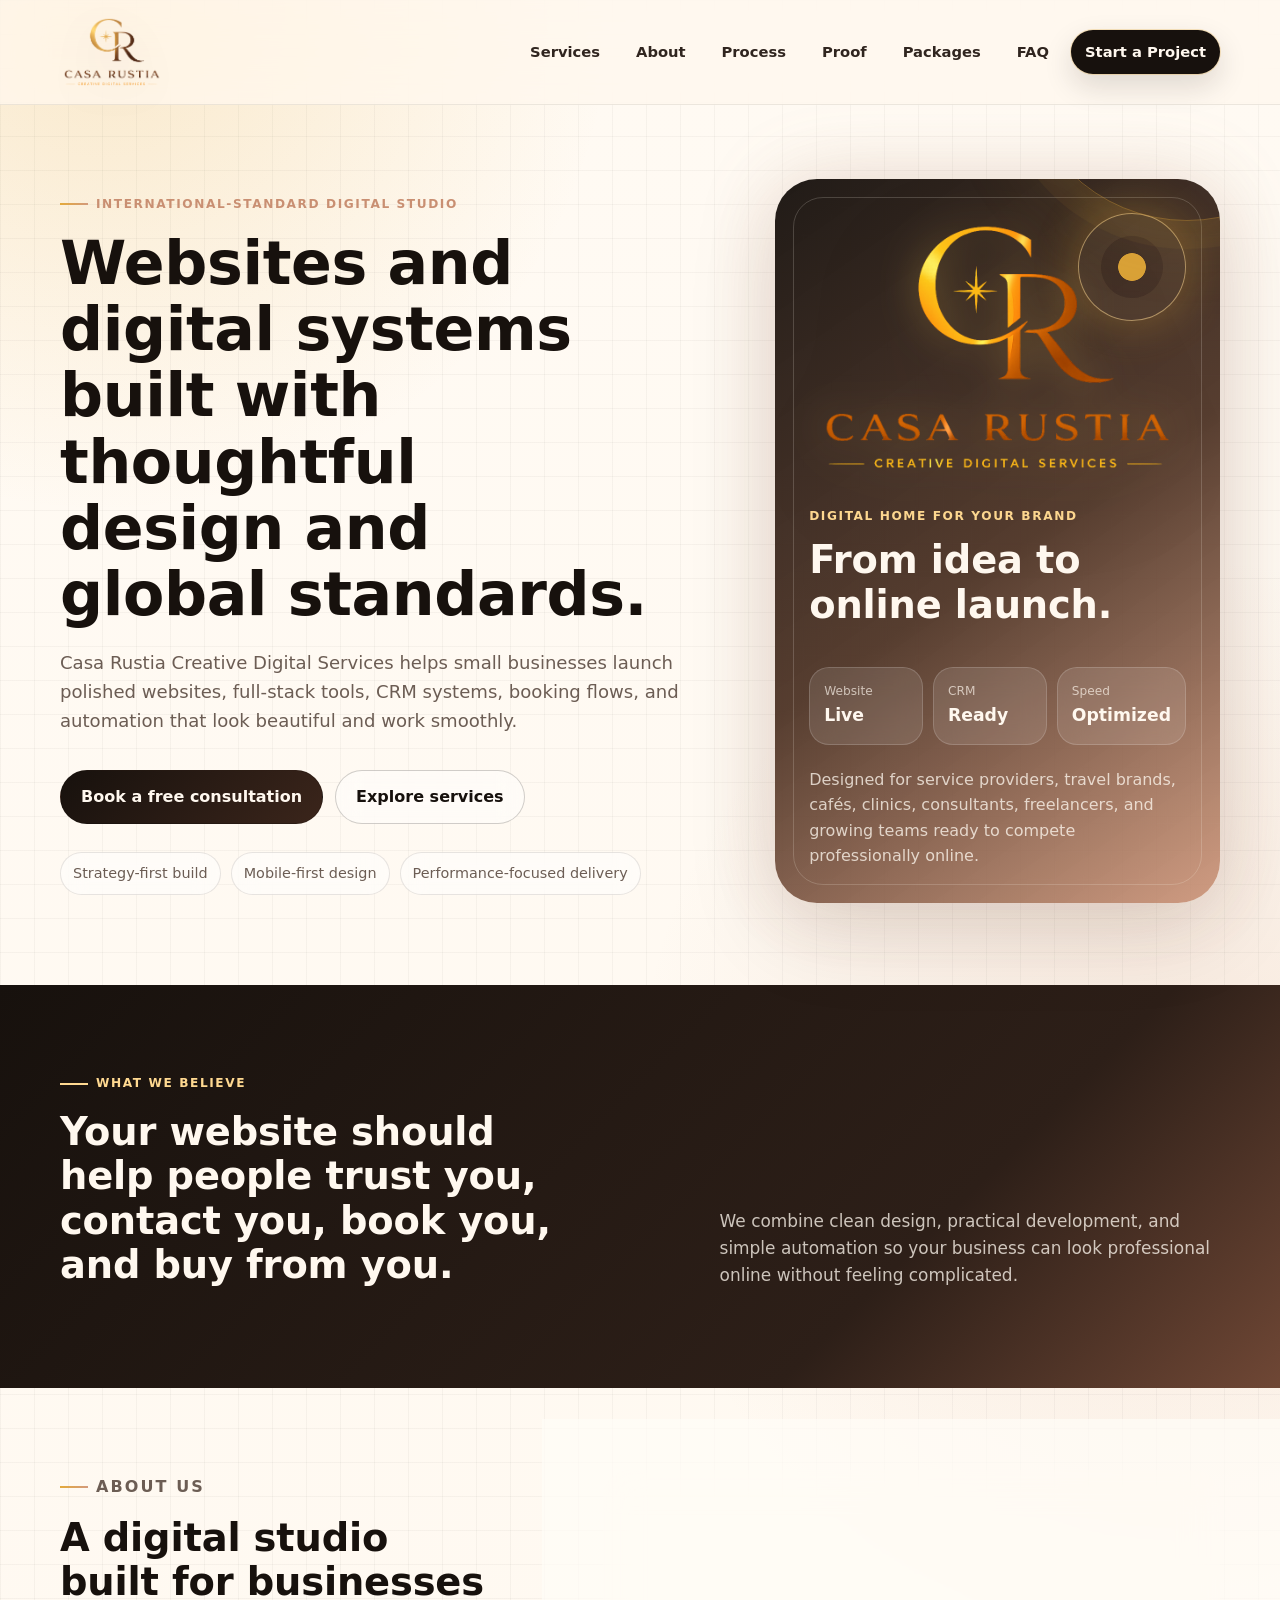
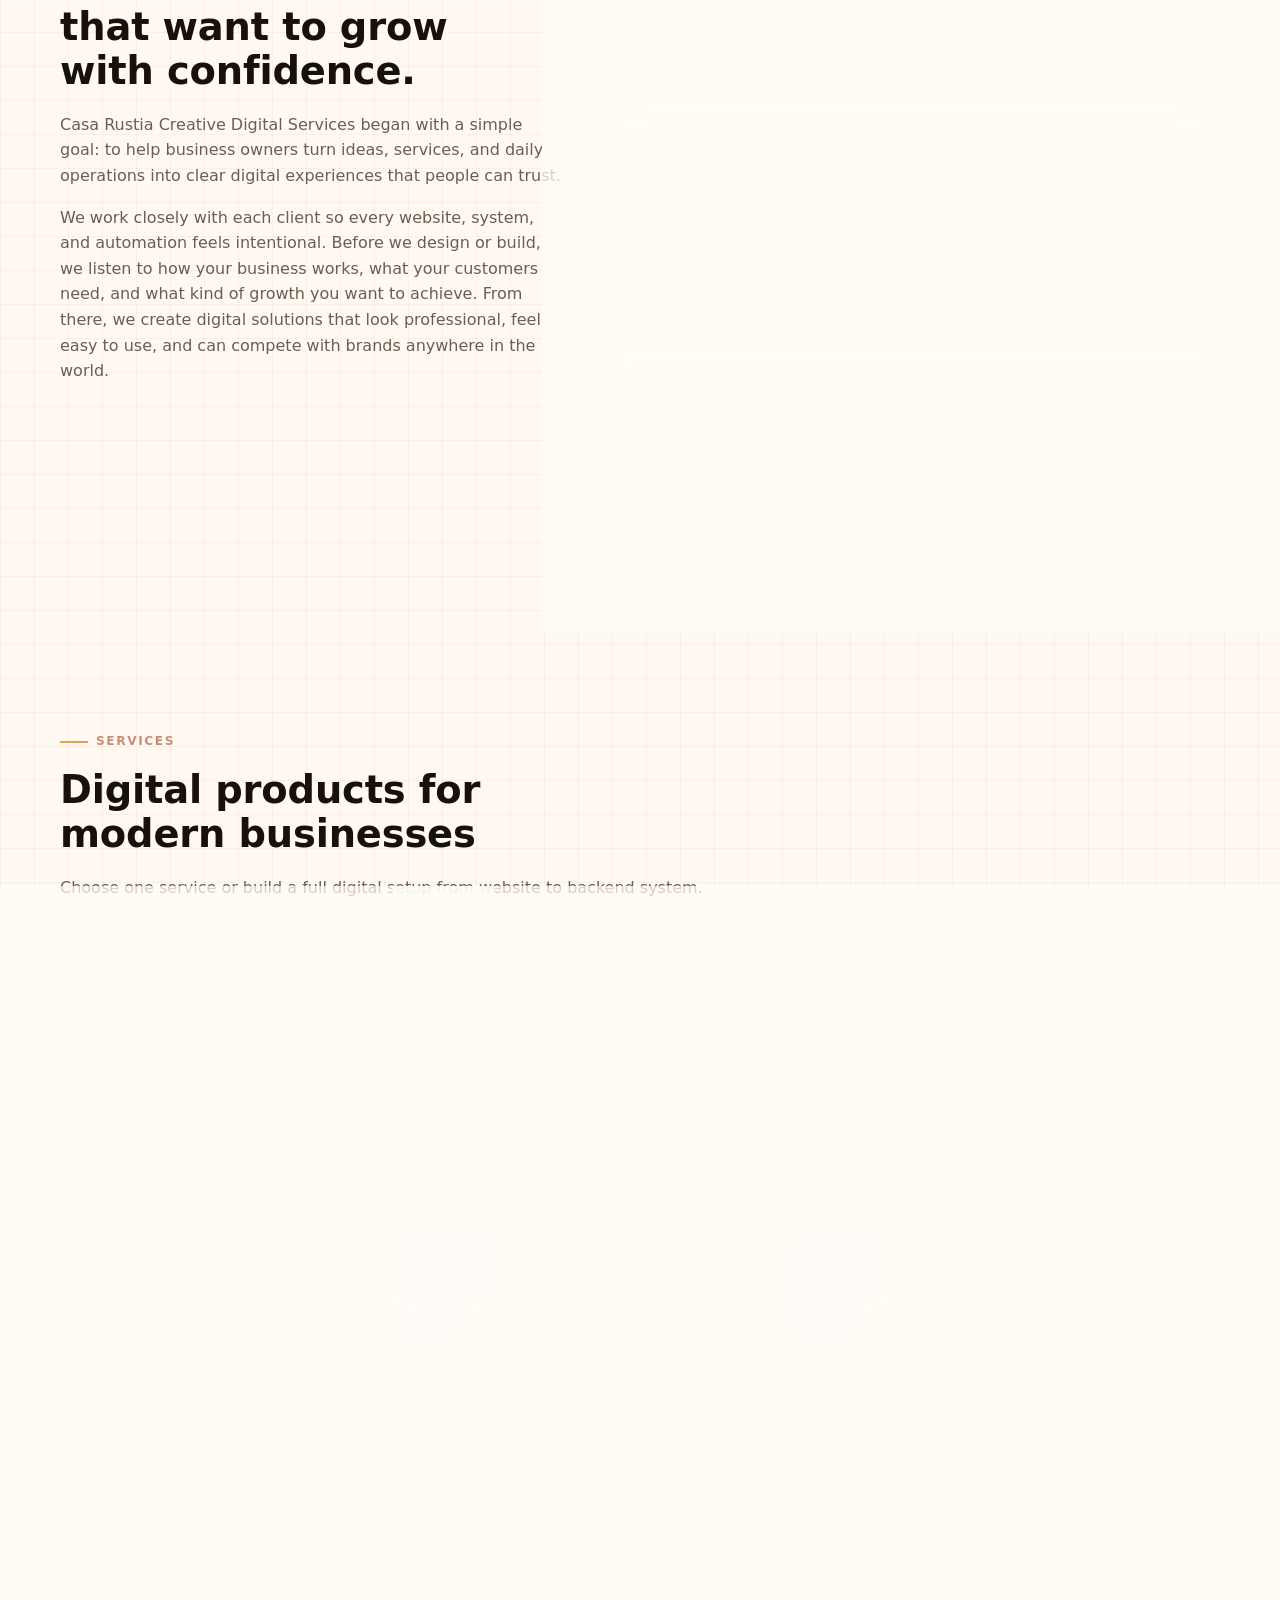
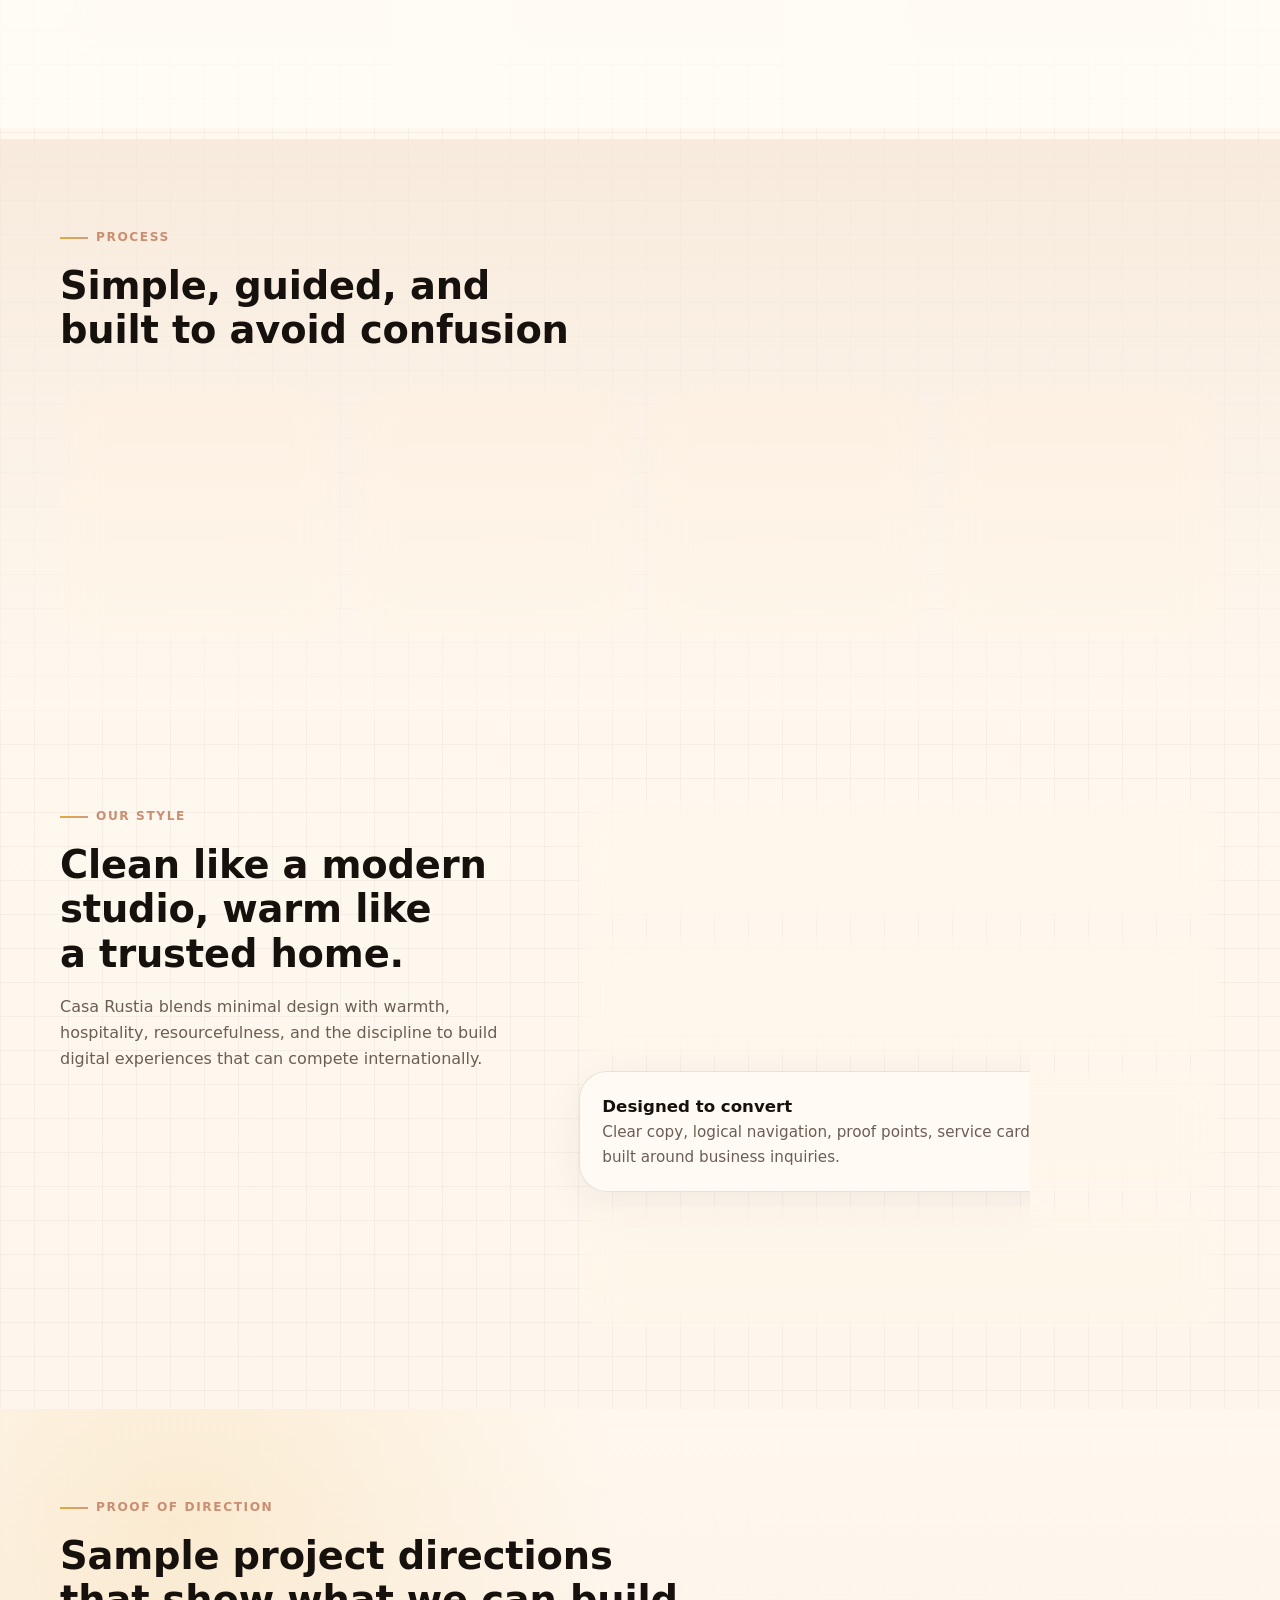
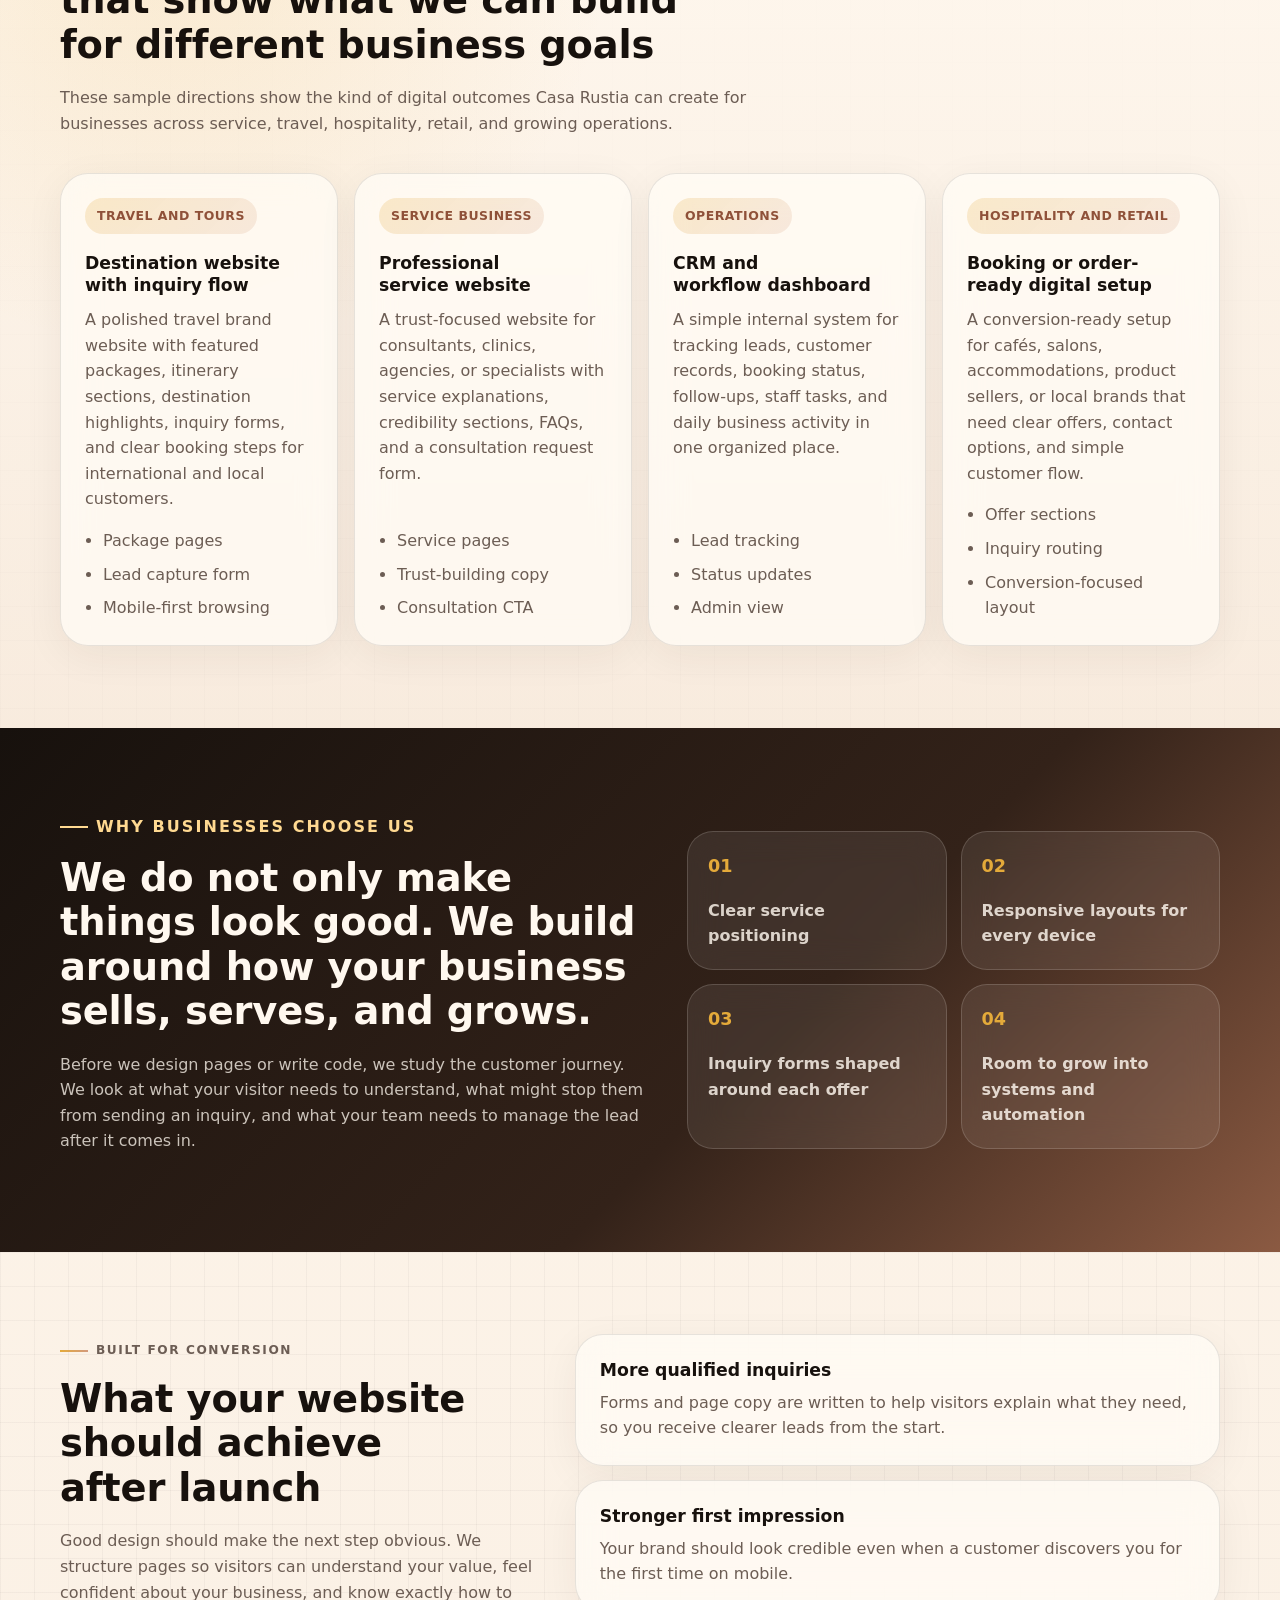
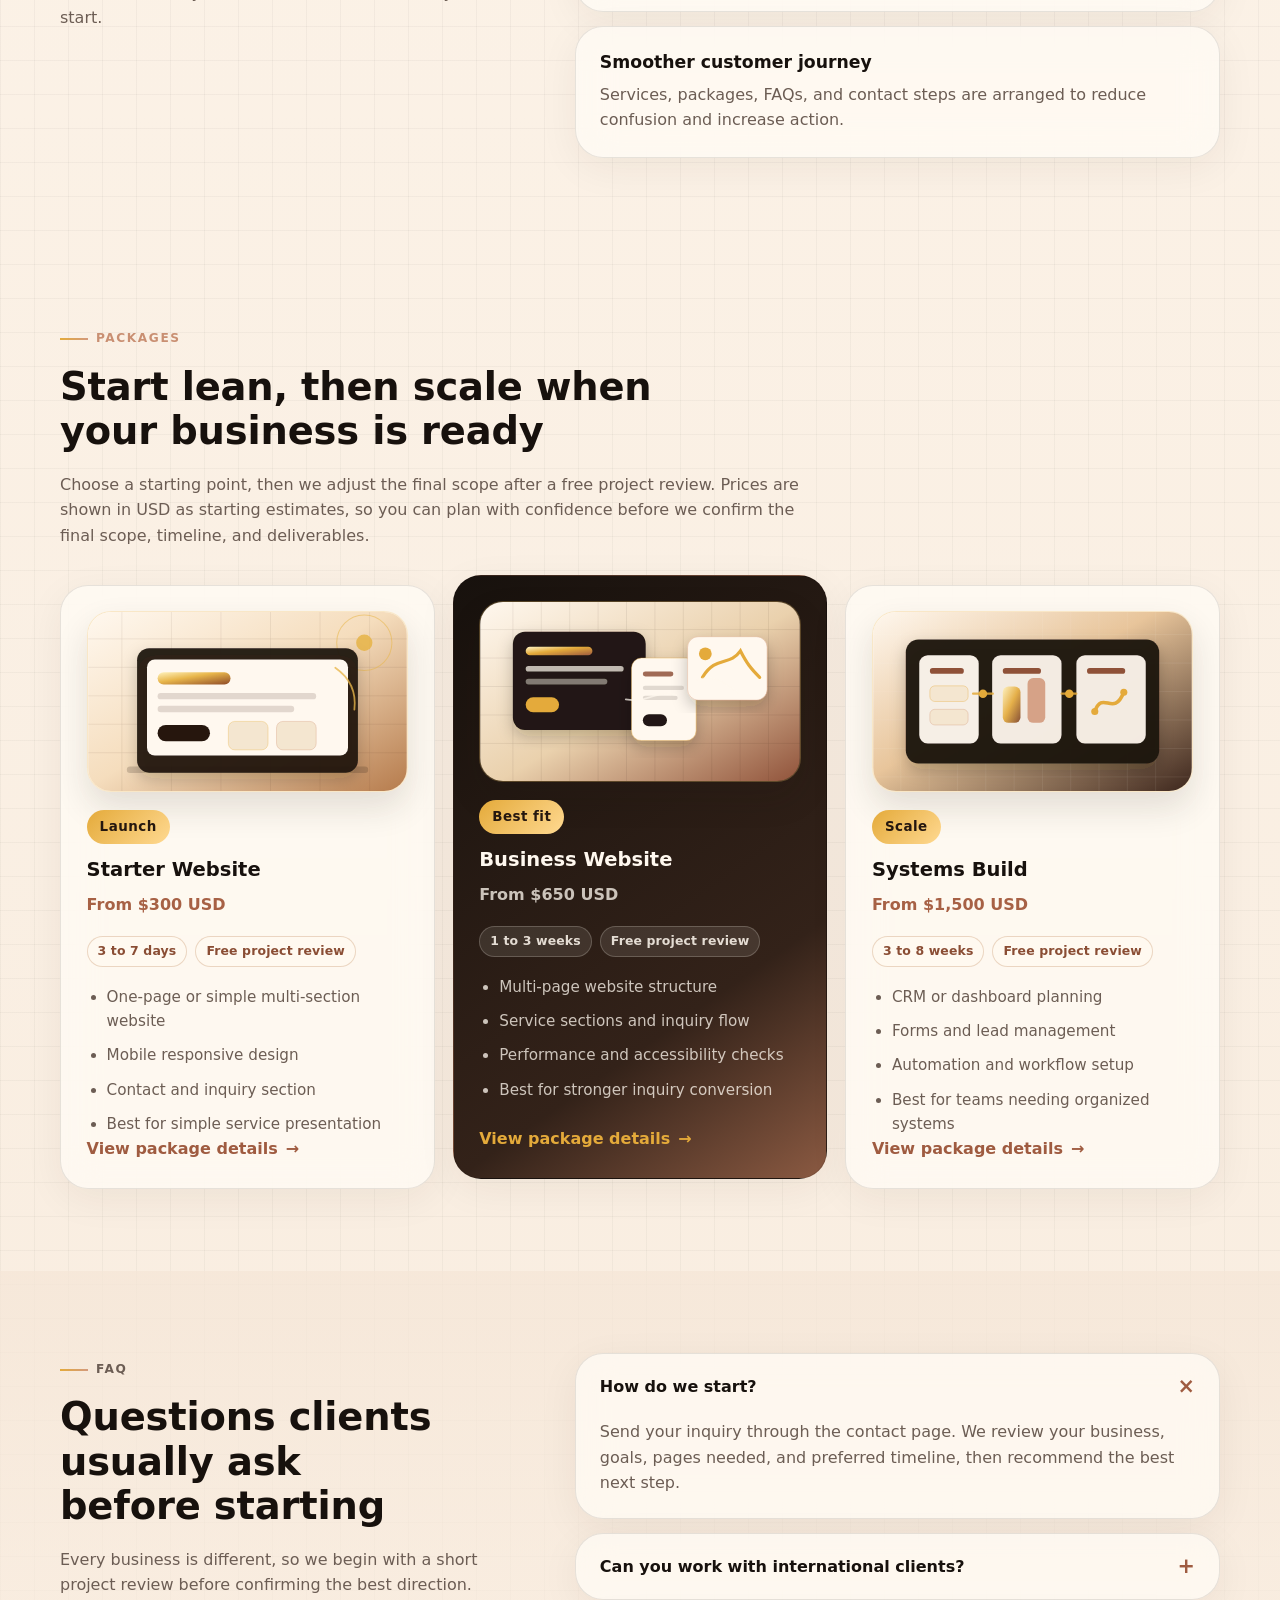
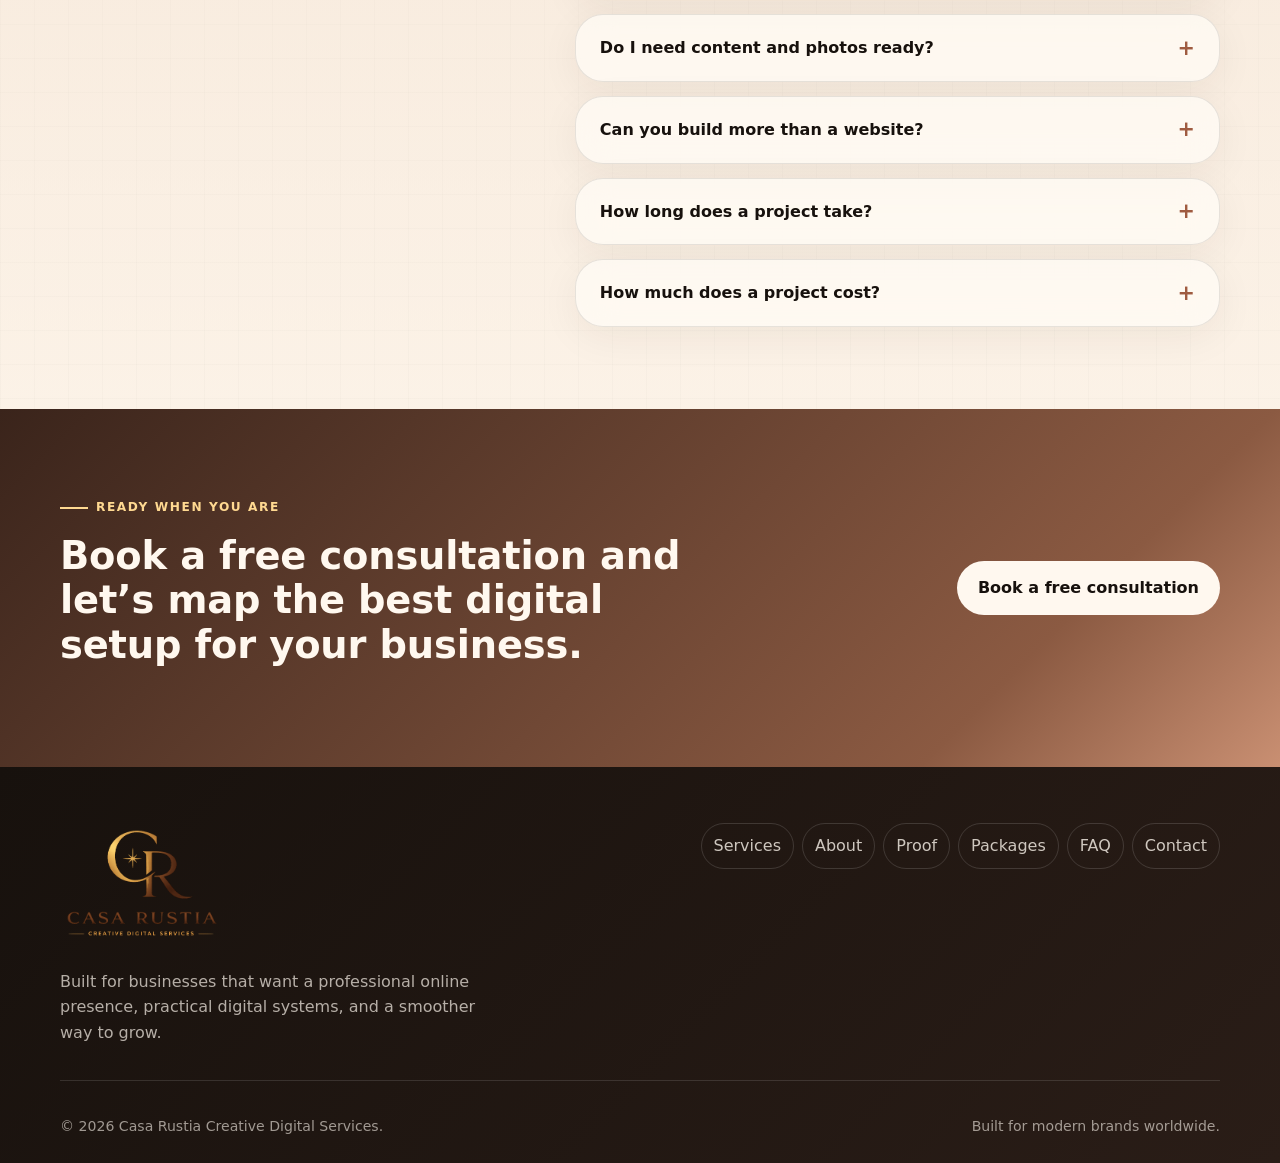
==== index.html @ c88fd87b "Add files via upload" ====
<!DOCTYPE html>

<html lang="en">
<head>
<meta charset="utf-8"/>
<meta content="width=device-width, initial-scale=1" name="viewport"/>
<meta content="#111111" name="theme-color"/>
<meta content="Casa Rustia Creative Digital Services is an internationally focused digital studio offering web design, full-stack development, CRM systems, automation, and brand-ready digital support for growing businesses." name="description"/>
<meta content="Casa Rustia Creative Digital Services, web design, full stack development, CRM development, business website, automation services" name="keywords"/>
<meta content="Casa Rustia Creative Digital Services" name="author"/>
<meta content="Casa Rustia Creative Digital Services" property="og:title"/>
<meta content="International-standard websites, systems, CRM, automation, and digital services for growing businesses." property="og:description"/>
<meta content="website" property="og:type"/>
<meta content="https://casarustiadigital.com/" property="og:url"/>
<meta content="https://casarustiadigital.com/assets/casa-rustia-logo.png" property="og:image"/>
<meta content="summary_large_image" name="twitter:card"/>
<title>Casa Rustia Creative Digital Services | Digital Studio</title>
<link href="https://casarustiadigital.com/" rel="canonical"/>
<link href="assets/casa-rustia-mark.png" rel="icon" type="image/png"/>
<link as="style" href="styles.css" rel="preload"/>
<link href="styles.css" rel="stylesheet"/>
<script type="application/ld+json">
  {
    "@context": "https://schema.org",
    "@type": "ProfessionalService",
    "name": "Casa Rustia Creative Digital Services",
    "url": "https://casarustiadigital.com/",
    "areaServed": "Global",
    "description": "A digital studio offering web design, full-stack development, CRM systems, automation, and digital support for growing businesses.",
        "offers": [
      {"@type":"Offer","name":"Web Design"},
      {"@type":"Offer","name":"Full-Stack Development"},
      {"@type":"Offer","name":"CRM Systems"},
      {"@type":"Offer","name":"Automation"},
      {"@type":"Offer","name":"Brand and Content Support"},
      {"@type":"Offer","name":"Website Care"}
    ]
  }
  </script>
</head>
<body>
<a class="skip-link" href="#main">Skip to main content</a>
<header class="site-header" data-header="">
<nav aria-label="Main navigation" class="nav container">
<a aria-label="Casa Rustia home" class="brand logo-brand" href="index.html"><img alt="Casa Rustia Creative Digital Services" decoding="async" height="628" src="assets/casa-rustia-logo.png" width="858"/></a>
<button aria-controls="nav-menu" aria-expanded="false" class="nav-toggle" data-nav-toggle="" type="button">
<span class="sr-only">Open menu</span><span></span><span></span><span></span>
</button>
<div class="nav-menu" data-nav-menu="" id="nav-menu">
<a href="#services">Services</a>
<a href="#about">About</a>
<a href="#process">Process</a>
<a href="#proof">Proof</a>
<a href="#pricing">Packages</a>
<a href="#faq">FAQ</a>
<a class="nav-cta" href="contact.html">Start a Project</a>
</div>
</nav>
</header>
<main id="main">
<section aria-labelledby="hero-title" class="hero section" id="home">
<div class="container hero-grid">
<div class="hero-copy">
<p class="eyebrow">International-standard digital studio</p>
<h1 id="hero-title">Websites and digital systems built with thoughtful design and global standards.</h1>
<p class="hero-text">Casa Rustia Creative Digital Services helps small businesses launch polished websites, full-stack tools, CRM systems, booking flows, and automation that look beautiful and work smoothly.</p>
<div class="hero-actions">
<a class="button button-primary" href="contact.html">Book a free consultation</a>
<a class="button button-secondary" href="#services">Explore services</a>
</div>
<ul aria-label="Key advantages" class="trust-list">
<li>Strategy-first build</li>
<li>Mobile-first design</li>
<li>Performance-focused delivery</li>
</ul>
</div>
<div aria-label="Casa Rustia service preview" class="hero-card">
<img alt="Casa Rustia Creative Digital Services" class="hero-logo" decoding="async" fetchpriority="high" height="628" src="assets/casa-rustia-logo-gold.png" width="858"/>
<div aria-hidden="true" class="sun-badge"></div>
<p class="card-label">Digital home for your brand</p>
<h2 class="no-hyphen">From idea to online launch.</h2>
<div class="mini-dashboard">
<div><span>Website</span><strong>Live</strong></div>
<div><span>CRM</span><strong>Ready</strong></div>
<div><span>Speed</span><strong>Optimized</strong></div>
</div>
<p>Designed for service providers, travel brands, cafés, clinics, consultants, freelancers, and growing teams ready to compete professionally online.</p>
</div>
</div>
</section>
<section aria-labelledby="intro-title" class="section intro">
<div class="container intro-grid">
<div>
<p class="eyebrow light">What we believe</p>
<h2 id="intro-title">Your website should help people trust you, contact you, book you, and buy from you.</h2>
</div>
<p>We combine clean design, practical development, and simple automation so your business can look professional online without feeling complicated.</p>
</div>
</section>
<section aria-labelledby="about-title" class="section about" id="about">
<div class="container about-grid">
<div class="about-copy">
<p class="eyebrow">About us</p>
<h2 id="about-title">A digital studio built for businesses that want to grow with confidence.</h2>
<p>Casa Rustia Creative Digital Services began with a simple goal: to help business owners turn ideas, services, and daily operations into clear digital experiences that people can trust.</p>
<p>We work closely with each client so every website, system, and automation feels intentional. Before we design or build, we listen to how your business works, what your customers need, and what kind of growth you want to achieve. From there, we create digital solutions that look professional, feel easy to use, and can compete with brands anywhere in the world.</p>
</div>
<div class="about-cards">
<div class="about-card"><span>01</span><h3>Mission</h3><p>To help businesses grow through premium websites, smart systems, and practical digital tools that improve trust, inquiries, booking flow, and daily operations.</p></div>
<div class="about-card"><span>02</span><h3>Vision</h3><p>To become a globally trusted creative digital partner for entrepreneurs, service brands, and growing teams that want professional technology without unnecessary complexity.</p></div>
<div class="about-card"><span>03</span><h3>How we work</h3><p>Every project starts with understanding the business first. We study your audience, goals, workflow, brand voice, and customer journey before designing or building anything.</p></div>
</div>
</div>
</section>
<section aria-labelledby="services-title" class="section services" id="services">
<div class="container">
<div class="section-heading">
<p class="eyebrow">Services</p>
<h2 id="services-title">Digital products for modern businesses</h2>
<p>Choose one service or build a full digital setup from website to backend system.</p>
</div>
<div class="service-grid">
<a class="service-card clickable-card" href="web-design.html"><span aria-hidden="true" class="icon">01</span><h3>Web Design</h3><p>Responsive, conversion-focused websites with custom layouts, polished sections, clear service pages, and strong calls-to-action.</p><div class="card-estimate"><span>From $250 USD</span><span>5 to 14 days</span></div><span class="card-link">Discover how it works</span></a>
<a class="service-card clickable-card" href="full-stack-development.html"><span aria-hidden="true" class="icon">02</span><h3>Full-Stack Development</h3><p>Custom web apps, dashboards, client portals, admin panels, booking systems, and database-connected tools built around your workflow.</p><div class="card-estimate"><span>From $1,200 USD</span><span>3 to 8 weeks</span></div><span class="card-link">Discover how it works</span></a>
<a class="service-card clickable-card" href="crm-systems.html"><span aria-hidden="true" class="icon">03</span><h3>CRM Systems</h3><p>Lead tracking, inquiry forms, customer records, sales pipelines, follow-up reminders, and organized client communication flows.</p><div class="card-estimate"><span>From $700 USD</span><span>2 to 5 weeks</span></div><span class="card-link">Discover how it works</span></a>
<a class="service-card clickable-card" href="automation.html"><span aria-hidden="true" class="icon">04</span><h3>Automation</h3><p>Automated emails, booking confirmations, task notifications, lead routing, status updates, and simple AI-assisted workflows.</p><div class="card-estimate"><span>From $350 USD</span><span>1 to 3 weeks</span></div><span class="card-link">Discover how it works</span></a>
<a class="service-card clickable-card" href="brand-content-support.html"><span aria-hidden="true" class="icon">05</span><h3>Brand and Content Support</h3><p>Brand messaging, service descriptions, page copy, visual direction, and practical content structure for businesses starting from scratch.</p><div class="card-estimate"><span>From $180 USD</span><span>3 to 10 days</span></div><span class="card-link">Discover how it works</span></a>
<a class="service-card clickable-card" href="website-care.html"><span aria-hidden="true" class="icon">06</span><h3>Website Care</h3><p>Maintenance, improvements, bug fixes, performance checks, backups, page updates, and continuous website refinement.</p><div class="card-estimate"><span>From $80 USD / month</span><span>Ongoing support</span></div><span class="card-link">Discover how it works</span></a>
</div>
</div>
</section>
<section aria-labelledby="process-title" class="section process" id="process">
<div class="container">
<div class="section-heading narrow"><p class="eyebrow">Process</p><h2 id="process-title">Simple, guided, and built to avoid confusion</h2></div>
<div class="timeline">
<div class="timeline-item"><span>1</span><h3>Discover</h3><p>We clarify your goals, audience, services, preferred style, and what your website must achieve.</p></div>
<div class="timeline-item"><span>2</span><h3>Design</h3><p>We create a clean interface with clear sections, strong messaging, and a user journey that makes sense.</p></div>
<div class="timeline-item"><span>3</span><h3>Build</h3><p>We develop your site or system with performance, accessibility, responsiveness, and SEO basics in mind.</p></div>
<div class="timeline-item"><span>4</span><h3>Launch</h3><p>We prepare your website files, connect your domain, and provide simple update guidance.</p></div>
</div>
</div>
</section>
<section aria-labelledby="work-title" class="section work" id="work">
<div class="container work-grid">
<div>
<p class="eyebrow">Our style</p>
<h2 id="work-title">Clean like a modern studio, warm like a trusted home.</h2>
<p>Casa Rustia blends minimal design with warmth, hospitality, resourcefulness, and the discipline to build digital experiences that can compete internationally.</p>
</div>
<div class="feature-list">
<div><strong>Fast by default</strong><p>No heavy page builders. No unnecessary libraries. Just optimized static files that load quickly.</p></div>
<div><strong>Easy to manage</strong><p>Built with clear structure, lightweight code, and practical guidance so your website remains simple to update.</p></div>
<div><strong>Designed to convert</strong><p>Clear copy, logical navigation, proof points, service cards, and contact links built around business inquiries.</p></div>
<div><strong>Ready to grow</strong><p>Start with a website, then expand into forms, dashboards, CRM, automation, and client portals.</p></div>
</div>
</div>
</section>
<section aria-labelledby="proof-title" class="section proof" id="proof">
<div class="container">
<div class="section-heading">
<p class="eyebrow">Proof of direction</p>
<h2 id="proof-title">Sample project directions that show what we can build for different business goals</h2>
<p>These sample directions show the kind of digital outcomes Casa Rustia can create for businesses across service, travel, hospitality, retail, and growing operations.</p>
</div>
<div class="portfolio-grid">
<article class="portfolio-card">
<span class="portfolio-tag">Travel and tours</span>
<h3>Destination website with inquiry flow</h3>
<p>A polished travel brand website with featured packages, itinerary sections, destination highlights, inquiry forms, and clear booking steps for international and local customers.</p>
<ul><li>Package pages</li><li>Lead capture form</li><li>Mobile-first browsing</li></ul>
</article>
<article class="portfolio-card">
<span class="portfolio-tag">Service business</span>
<h3>Professional service website</h3>
<p>A trust-focused website for consultants, clinics, agencies, or specialists with service explanations, credibility sections, FAQs, and a consultation request form.</p>
<ul><li>Service pages</li><li>Trust-building copy</li><li>Consultation CTA</li></ul>
</article>
<article class="portfolio-card">
<span class="portfolio-tag">Operations</span>
<h3>CRM and workflow dashboard</h3>
<p>A simple internal system for tracking leads, customer records, booking status, follow-ups, staff tasks, and daily business activity in one organized place.</p>
<ul><li>Lead tracking</li><li>Status updates</li><li>Admin view</li></ul>
</article>
<article class="portfolio-card">
<span class="portfolio-tag">Hospitality and retail</span>
<h3>Booking or order-ready digital setup</h3>
<p>A conversion-ready setup for cafés, salons, accommodations, product sellers, or local brands that need clear offers, contact options, and simple customer flow.</p>
<ul><li>Offer sections</li><li>Inquiry routing</li><li>Conversion-focused layout</li></ul>
</article>
</div>
</div>
</section>
<section aria-labelledby="trust-title" class="section trust-panel">
<div class="container trust-grid-large">
<div>
<p class="eyebrow light">Why businesses choose us</p>
<h2 id="trust-title">We do not only make things look good. We build around how your business sells, serves, and grows.</h2>
<p>Before we design pages or write code, we study the customer journey. We look at what your visitor needs to understand, what might stop them from sending an inquiry, and what your team needs to manage the lead after it comes in.</p>
</div>
<div aria-label="Trust points" class="trust-metrics">
<div><strong>01</strong><span>Clear service positioning</span></div>
<div><strong>02</strong><span>Responsive layouts for every device</span></div>
<div><strong>03</strong><span>Inquiry forms shaped around each offer</span></div>
<div><strong>04</strong><span>Room to grow into systems and automation</span></div>
</div>
</div>
</section>
<section aria-labelledby="outcomes-title" class="section outcomes">
<div class="container outcomes-grid">
<div>
<p class="eyebrow">Built for conversion</p>
<h2 id="outcomes-title">What your website should achieve after launch</h2>
<p>Good design should make the next step obvious. We structure pages so visitors can understand your value, feel confident about your business, and know exactly how to start.</p>
</div>
<div class="outcome-list">
<div><h3>More qualified inquiries</h3><p>Forms and page copy are written to help visitors explain what they need, so you receive clearer leads from the start.</p></div>
<div><h3>Stronger first impression</h3><p>Your brand should look credible even when a customer discovers you for the first time on mobile.</p></div>
<div><h3>Smoother customer journey</h3><p>Services, packages, FAQs, and contact steps are arranged to reduce confusion and increase action.</p></div>
</div>
</div>
</section>
<section aria-labelledby="pricing-title" class="section pricing" id="pricing">
<div class="container">
<div class="section-heading"><p class="eyebrow">Packages</p><h2 id="pricing-title">Start lean, then scale when your business is ready</h2><p>Choose a starting point, then we adjust the final scope after a free project review. Prices are shown in USD as starting estimates, so you can plan with confidence before we confirm the final scope, timeline, and deliverables.</p></div>
<div class="pricing-grid">
<a class="price-card clickable-card" href="starter-website.html"><div class="package-card-visual"><img alt="Starter website package preview" decoding="async" loading="lazy" src="assets/banner-starter-website.svg"/></div><p class="pill">Launch</p><h3>Starter Website</h3><p class="price">From $300 USD</p><div class="card-estimate"><span>3 to 7 days</span><span>Free project review</span></div><ul><li>One-page or simple multi-section website</li><li>Mobile responsive design</li><li>Contact and inquiry section</li><li>Best for simple service presentation</li></ul><span class="card-link">View package details</span></a>
<a class="price-card featured clickable-card" href="business-website.html"><div class="package-card-visual"><img alt="Business website package preview" decoding="async" loading="lazy" src="assets/banner-business-website.svg"/></div><p class="pill">Best fit</p><h3>Business Website</h3><p class="price">From $650 USD</p><div class="card-estimate"><span>1 to 3 weeks</span><span>Free project review</span></div><ul><li>Multi-page website structure</li><li>Service sections and inquiry flow</li><li>Performance and accessibility checks</li><li>Best for stronger inquiry conversion</li></ul><span class="card-link">View package details</span></a>
<a class="price-card clickable-card" href="systems-build.html"><div class="package-card-visual"><img alt="Systems build package preview" decoding="async" loading="lazy" src="assets/banner-systems-build.svg"/></div><p class="pill">Scale</p><h3>Systems Build</h3><p class="price">From $1,500 USD</p><div class="card-estimate"><span>3 to 8 weeks</span><span>Free project review</span></div><ul><li>CRM or dashboard planning</li><li>Forms and lead management</li><li>Automation and workflow setup</li><li>Best for teams needing organized systems</li></ul><span class="card-link">View package details</span></a>
</div>
</div>
</section>
<section aria-labelledby="faq-title" class="section faq" id="faq">
<div class="container faq-grid">
<div>
<p class="eyebrow">FAQ</p>
<h2 id="faq-title">Questions clients usually ask before starting</h2>
<p>Every business is different, so we begin with a short project review before confirming the best direction.</p>
</div>
<div class="faq-list">
<details open=""><summary>How do we start?</summary><p>Send your inquiry through the contact page. We review your business, goals, pages needed, and preferred timeline, then recommend the best next step.</p></details>
<details><summary>Can you work with international clients?</summary><p>Yes. The website is planned for businesses that want professional digital services for local or international audiences.</p></details>
<details><summary>Do I need content and photos ready?</summary><p>Not always. We can help structure your service descriptions, page copy, visual direction, and required content checklist.</p></details>
<details><summary>Can you build more than a website?</summary><p>Yes. We can support CRM planning, forms, dashboards, automation, booking flows, and full-stack systems depending on your business needs.</p></details>
<details><summary>How long does a project take?</summary><p>Starter websites usually take 3 to 7 days, business websites usually take 1 to 3 weeks, and custom systems usually take 3 to 8 weeks. The timeline depends on content readiness, number of pages, features, feedback speed, and integrations.</p></details>
<details><summary>How much does a project cost?</summary><p>Starter websites begin at $300 USD, business websites begin at $650 USD, and custom systems begin at $1,500 USD. Services such as web design, CRM setup, automation, content support, and website care have their own starting prices shown on each page.</p></details>
</div>
</div>
</section>
<section aria-labelledby="cta-title" class="section cta-strip">
<div class="container cta-card">
<div><p class="eyebrow light">Ready when you are</p><h2 id="cta-title">Book a free consultation and let’s map the best digital setup for your business.</h2></div>
<a class="button button-light" href="contact.html">Book a free consultation</a>
</div>
</section>
</main>
<footer class="footer">
<div class="container footer-grid">
<div><a aria-label="Casa Rustia home" class="brand logo-brand" href="index.html"><img alt="Casa Rustia Creative Digital Services" decoding="async" height="628" src="assets/casa-rustia-logo.png" width="858"/></a><p>Built for businesses that want a professional online presence, practical digital systems, and a smoother way to grow.</p></div>
<div class="footer-links"><a href="#services">Services</a><a href="#about">About</a><a href="#proof">Proof</a><a href="#pricing">Packages</a><a href="#faq">FAQ</a><a href="contact.html">Contact</a></div>
</div>
<div class="container copyright"><span>© <span data-year=""></span> Casa Rustia Creative Digital Services.</span><span>Built for modern brands worldwide.</span></div>
</footer>
<script defer="" src="script.js"></script>
</body>
</html>
---- styles.css ----
:root {
  --ink: #17110d;
  --ink-2: #2a1d17;
  --muted: #6c5d54;
  --soft: #f5e6d7;
  --paper: #fff8ef;
  --panel: rgba(255, 252, 247, 0.72);
  --gold: #e4aa3a;
  --terra: #d39a7d;
  --copper: #c98f72;
  --line: rgba(23, 17, 13, 0.12);
  --glow: rgba(228, 170, 58, 0.26);
  --shadow: 0 26px 90px rgba(50, 30, 19, 0.14);
  --radius: 28px;
  --max: 1160px;
}

* { box-sizing: border-box; }
html { scroll-behavior: smooth; }
body {
  margin: 0;
  font-family: Inter, ui-sans-serif, system-ui, -apple-system, BlinkMacSystemFont, "Segoe UI", sans-serif;
  color: var(--ink);
  background:
    linear-gradient(rgba(23, 17, 13, 0.035) 1px, transparent 1px),
    linear-gradient(90deg, rgba(23, 17, 13, 0.035) 1px, transparent 1px),
    radial-gradient(circle at 8% 0%, rgba(228, 170, 58, 0.22), transparent 32rem),
    radial-gradient(circle at 92% 12%, rgba(211, 154, 125, 0.18), transparent 34rem),
    linear-gradient(180deg, #fffaf3 0%, var(--paper) 42%, #f7eadc 100%);
  background-size: 34px 34px, 34px 34px, auto, auto, auto;
  line-height: 1.6;
  text-rendering: optimizeLegibility;
}

a { color: inherit; text-decoration: none; }
img, svg { max-width: 100%; display: block; }
button, input, textarea, select { font: inherit; }

.container { width: min(100% - 32px, var(--max)); margin-inline: auto; }
.section { padding: 82px 0; }
.skip-link {
  position: absolute;
  top: -48px;
  left: 16px;
  background: var(--ink);
  color: white;
  padding: 10px 14px;
  z-index: 100;
  border-radius: 12px;
}
.skip-link:focus { top: 16px; }
.sr-only {
  position: absolute;
  width: 1px;
  height: 1px;
  padding: 0;
  overflow: hidden;
  clip: rect(0, 0, 0, 0);
  white-space: nowrap;
  border: 0;
}

.site-header {
  position: sticky;
  top: 0;
  z-index: 30;
  background: rgba(255, 248, 239, 0.78);
  backdrop-filter: blur(22px) saturate(140%);
  border-bottom: 1px solid rgba(23, 17, 13, 0.08);
  transition: border-color 160ms ease, box-shadow 160ms ease, background 160ms ease;
}
.site-header.is-scrolled { background: rgba(255, 248, 239, 0.9); box-shadow: 0 14px 36px rgba(55, 34, 22, 0.08); }
.nav { min-height: 74px; display: flex; align-items: center; justify-content: space-between; gap: 24px; }
.brand { display: inline-flex; align-items: center; gap: 12px; min-width: 0; }
.brand-mark {
  width: 44px;
  height: 44px;
  display: grid;
  place-items: center;
  border-radius: 18px;
  background: linear-gradient(135deg, var(--ink), #3a241b 60%, var(--copper));
  color: var(--paper);
  font-weight: 900;
  letter-spacing: -0.08em;
  box-shadow: 0 0 0 1px rgba(228, 170, 58, 0.34), 0 16px 30px rgba(83, 50, 31, 0.2), 8px 8px 0 rgba(228, 170, 58, 0.5);
}
.brand-copy { display: grid; line-height: 1.12; min-width: 0; }
.brand-copy strong { font-size: 1rem; letter-spacing: -0.005em; overflow-wrap: anywhere; }
.brand-copy small { color: var(--muted); font-size: 0.74rem; }
.nav-menu { display: flex; align-items: center; gap: 8px; }
.nav-menu a {
  padding: 10px 14px;
  border-radius: 999px;
  color: #30251f;
  font-weight: 800;
  font-size: 0.92rem;
}
.nav-menu a:hover, .nav-menu a:focus-visible { background: rgba(23, 17, 13, 0.07); outline: none; }
.nav-cta { background: var(--ink) !important; color: var(--paper) !important; box-shadow: 0 0 0 1px rgba(228,170,58,0.28), 0 12px 30px rgba(23,17,13,0.14); }
.nav-toggle { display: none; background: transparent; border: 0; padding: 8px; }
.nav-toggle span:not(.sr-only) { display: block; width: 26px; height: 2px; background: var(--ink); margin: 6px 0; border-radius: 2px; }

.hero { padding-top: 74px; min-height: calc(100vh - 74px); display: grid; align-items: center; }
.hero-grid { display: grid; grid-template-columns: minmax(0, 1.08fr) minmax(320px, 0.72fr); gap: 48px; align-items: center; }
.eyebrow {
  display: inline-flex;
  align-items: center;
  gap: 8px;
  margin: 0 0 16px;
  font-weight: 900;
  letter-spacing: 0.13em;
  text-transform: uppercase;
  color: var(--copper);
  font-size: 0.76rem;
}
.eyebrow::before { content: ""; width: 28px; height: 2px; background: linear-gradient(90deg, var(--gold), var(--terra)); display: inline-block; }
.eyebrow.light { color: #ffd991; }
.eyebrow.light::before { background: #ffd991; }
h1, h2, h3, p { margin-top: 0; }
h1, h2, h3 { overflow-wrap: normal; word-break: normal; hyphens: none; text-wrap: balance; }
h1 {
  font-size: clamp(2.15rem, 4.7vw, 4.35rem);
  line-height: 1.1;
  letter-spacing: -0.006em;
  margin-bottom: 22px;
  max-width: 860px;
}
h2 { font-size: clamp(1.65rem, 3vw, 2.75rem); line-height: 1.16; letter-spacing: -0.004em; margin-bottom: 18px; }
h3 { font-size: 1.08rem; line-height: 1.32; letter-spacing: normal; margin-bottom: 10px; }
.hero-text { font-size: clamp(1rem, 1.45vw, 1.13rem); max-width: 700px; color: var(--muted); }
.hero-actions { display: flex; flex-wrap: wrap; gap: 12px; margin: 34px 0 28px; }
.button {
  display: inline-flex;
  align-items: center;
  justify-content: center;
  min-height: 50px;
  border: 1px solid rgba(23,17,13,0.2);
  border-radius: 999px;
  padding: 13px 20px;
  font-weight: 900;
  transition: transform 160ms ease, box-shadow 160ms ease, background 160ms ease;
  cursor: pointer;
}
.button:hover { transform: translateY(-2px); box-shadow: 0 18px 34px rgba(72, 42, 27, 0.16), 0 0 26px rgba(228,170,58,0.15); }
.button-primary { background: linear-gradient(135deg, var(--ink), #3b251b); color: var(--paper); }
.button-secondary { background: rgba(255,255,255,0.42); color: var(--ink); backdrop-filter: blur(12px); }
.trust-list { display: flex; flex-wrap: wrap; gap: 10px; padding: 0; margin: 0; list-style: none; }
.trust-list li { border: 1px solid rgba(23,17,13,0.1); background: rgba(255, 255, 255, 0.48); backdrop-filter: blur(12px); border-radius: 999px; padding: 9px 12px; color: var(--muted); font-size: 0.9rem; }
.hero-card {
  position: relative;
  overflow: hidden;
  min-height: 460px;
  border-radius: 42px;
  padding: 34px;
  color: var(--paper);
  background:
    linear-gradient(145deg, rgba(23,17,13,0.96), rgba(72,45,31,0.92) 52%, rgba(201,143,114,0.86)),
    linear-gradient(90deg, rgba(255,255,255,0.08) 1px, transparent 1px),
    linear-gradient(rgba(255,255,255,0.08) 1px, transparent 1px);
  background-size: auto, 28px 28px, 28px 28px;
  box-shadow: var(--shadow), 0 0 80px rgba(201,143,114,0.18);
  display: flex;
  flex-direction: column;
  justify-content: flex-end;
}
.hero-card::before {
  content: "";
  position: absolute;
  inset: 18px;
  border: 1px solid rgba(255, 248, 239, 0.18);
  border-radius: 30px;
  pointer-events: none;
}
.hero-card::after {
  content: "";
  position: absolute;
  inset: -40% -30% auto auto;
  width: 330px;
  height: 330px;
  border-radius: 50%;
  border: 1px solid rgba(228,170,58,0.35);
  box-shadow: 0 0 0 28px rgba(228,170,58,0.05), 0 0 90px rgba(228,170,58,0.18);
}
.sun-badge {
  position: absolute;
  top: 34px;
  right: 34px;
  width: 108px;
  height: 108px;
  border-radius: 50%;
  background: radial-gradient(circle, var(--gold) 0 18%, transparent 19% 100%);
  border: 1px solid rgba(255, 217, 145, 0.6);
  box-shadow: inset 0 0 0 22px rgba(255, 217, 145, 0.06), 0 0 50px rgba(228, 170, 58, 0.38);
  opacity: 0.95;
}
.card-label { color: #ffd991; text-transform: uppercase; letter-spacing: 0.13em; font-size: 0.76rem; font-weight: 900; }
.hero-card h2 { max-width: 380px; }
.hero-card p:last-child { color: rgba(255, 248, 239, 0.76); margin-bottom: 0; }
.mini-dashboard { display: grid; grid-template-columns: repeat(3, 1fr); gap: 10px; margin: 22px 0; }
.mini-dashboard div { background: rgba(255,255,255,0.11); border: 1px solid rgba(255,255,255,0.16); border-radius: 20px; padding: 14px; backdrop-filter: blur(12px); }
.mini-dashboard span { display: block; color: rgba(255,248,239,0.68); font-size: 0.76rem; }
.mini-dashboard strong { display: block; font-size: 1.08rem; }

.intro { background: linear-gradient(135deg, var(--ink), #2d1f18 70%, #6f4735); color: var(--paper); }
.intro-grid { display: grid; grid-template-columns: 1.1fr 0.9fr; gap: 48px; align-items: end; }
.intro p:last-child { color: rgba(255,248,239,0.76); font-size: 1.06rem; }
.section-heading { max-width: 760px; margin-bottom: 36px; }
.section-heading.narrow { max-width: 640px; }
.section-heading p:not(.eyebrow) { color: var(--muted); font-size: 1rem; }
.service-grid, .pricing-grid { display: grid; grid-template-columns: repeat(3, 1fr); gap: 18px; }
.service-card, .price-card, .timeline-item, .feature-list div, .contact-form {
  border: 1px solid rgba(23,17,13,0.1);
  background: var(--panel);
  backdrop-filter: blur(18px) saturate(120%);
  border-radius: var(--radius);
  padding: 22px;
  box-shadow: 0 10px 40px rgba(50,30,19,0.06);
}
.service-card { min-height: 250px; transition: transform 160ms ease, box-shadow 160ms ease, border-color 160ms ease; display: flex; flex-direction: column; }
.service-card:hover { transform: translateY(-6px); box-shadow: var(--shadow), 0 0 34px rgba(228,170,58,0.12); border-color: rgba(228,170,58,0.4); }
.icon { display: inline-grid; place-items: center; width: 44px; height: 44px; margin-bottom: 22px; border-radius: 16px; background: linear-gradient(135deg, rgba(228,170,58,0.24), rgba(211,154,125,0.2)); color: #8f5139; font-weight: 900; box-shadow: inset 0 0 0 1px rgba(23,17,13,0.08); }
.service-card p, .timeline-item p, .feature-list p, .price-card li { color: var(--muted); }
.service-card .card-link, .price-card .card-link { margin-top: auto; }

.about-grid { display: grid; grid-template-columns: 0.9fr 1.1fr; gap: 38px; align-items: start; }
.about-copy p { color: var(--muted); font-size: 1rem; }
.about-cards { display: grid; gap: 16px; }
.about-card {
  border: 1px solid rgba(23,17,13,0.1);
  background: var(--panel);
  backdrop-filter: blur(18px) saturate(120%);
  border-radius: var(--radius);
  padding: 26px;
  box-shadow: 0 10px 40px rgba(50,30,19,0.06);
}
.about-card span {
  display: inline-grid;
  place-items: center;
  width: 44px;
  height: 44px;
  margin-bottom: 16px;
  border-radius: 16px;
  background: linear-gradient(135deg, rgba(228,170,58,0.24), rgba(211,154,125,0.2));
  color: #8f5139;
  font-weight: 900;
}
.about-card p { color: var(--muted); margin-bottom: 0; }

.process { background: linear-gradient(180deg, rgba(245,230,215,0.74), rgba(255,248,239,0.5)); }
.timeline { display: grid; grid-template-columns: repeat(4, 1fr); gap: 16px; counter-reset: step; }
.timeline-item span { display: inline-grid; place-items: center; width: 38px; height: 38px; margin-bottom: 18px; border-radius: 50%; background: linear-gradient(135deg, var(--copper), var(--gold)); color: var(--ink); font-weight: 900; }
.work-grid { display: grid; grid-template-columns: 0.86fr 1.14fr; gap: 36px; align-items: start; }
.work-grid > div:first-child p:last-child { color: var(--muted); font-size: 1rem; }
.feature-list { display: grid; gap: 14px; }
.feature-list strong { font-size: 1.04rem; }
.feature-list p { margin-bottom: 0; }
.price-card { position: relative; min-height: 300px; transition: transform 160ms ease, box-shadow 160ms ease, border-color 160ms ease; display: flex; flex-direction: column; }
.price-card:hover { transform: translateY(-6px); box-shadow: var(--shadow), 0 0 34px rgba(228,170,58,0.12); border-color: rgba(228,170,58,0.4); }
.price-card.featured { background: linear-gradient(145deg, var(--ink), #332219 70%, #8b5a42); color: var(--paper); transform: translateY(-10px); }
.price-card.featured:hover { transform: translateY(-16px); }
.price-card.featured li, .price-card.featured .price { color: rgba(255,248,239,0.76); }
.price { font-weight: 900; color: #a76145; }
.price-card ul { padding-left: 20px; margin: 20px 0 0; }
.price-card li + li { margin-top: 10px; }
.pill { display: inline-flex; width: fit-content; border-radius: 999px; background: linear-gradient(135deg, var(--gold), #ffd991); color: var(--ink); padding: 6px 10px; font-weight: 900; font-size: 0.78rem; }
.contact, .contact-hero { background: linear-gradient(180deg, var(--paper), var(--soft)); }
.contact-hero { min-height: calc(100vh - 74px); display: grid; align-items: center; padding-top: 74px; }
.contact-grid { display: grid; grid-template-columns: 0.86fr 1.14fr; gap: 42px; align-items: start; }
.contact-grid > div > p { color: var(--muted); font-size: 1rem; }
.contact-cards { display: grid; gap: 10px; margin-top: 24px; }
.contact-cards a { border: 1px solid rgba(23,17,13,0.1); border-radius: 18px; padding: 14px 16px; background: rgba(255,255,255,0.55); font-weight: 800; overflow-wrap: anywhere; backdrop-filter: blur(12px); }
.contact-form { display: grid; gap: 16px; }
label { display: grid; gap: 7px; font-weight: 900; }
input, textarea, select {
  width: 100%;
  border: 1px solid rgba(23,17,13,0.14);
  border-radius: 16px;
  padding: 13px 14px;
  background: rgba(255,255,255,0.86);
  color: var(--ink);
}
input:focus, textarea:focus, select:focus { outline: 3px solid rgba(228,170,58,0.30); border-color: var(--gold); }
.form-note { margin: 0; color: var(--muted); font-size: 0.88rem; }
.cta-strip { background: linear-gradient(135deg, #3a241b, #8b5a42 78%, var(--copper)); color: var(--paper); }
.cta-card { display: grid; grid-template-columns: 1fr auto; gap: 28px; align-items: center; }
.cta-card h2 { max-width: 820px; }
.button-light { background: var(--paper); color: var(--ink); border-color: rgba(255,248,239,0.4); }

.footer { background: linear-gradient(135deg, var(--ink), #2a1d17); color: var(--paper); padding: 56px 0 26px; }
.footer-grid { display: grid; grid-template-columns: 1fr auto; gap: 24px; align-items: start; }
.footer .brand-mark { background: var(--paper); color: var(--ink); }
.footer p { color: rgba(255,248,239,0.68); max-width: 440px; margin: 18px 0 0; }
.footer-links { display: flex; flex-wrap: wrap; gap: 8px; justify-content: end; }
.footer-links a { padding: 9px 12px; border: 1px solid rgba(255,255,255,0.14); border-radius: 999px; color: rgba(255,248,239,0.78); }
.copyright { display: flex; justify-content: space-between; gap: 16px; padding-top: 34px; margin-top: 34px; border-top: 1px solid rgba(255,255,255,0.12); color: rgba(255,248,239,0.58); font-size: 0.88rem; }

/* Clickable service and package cards */
.service-card, .price-card { color: inherit; }
.clickable-card { display: flex; text-decoration: none; position: relative; }
.clickable-card:focus-visible { outline: 3px solid rgba(228,170,58,0.42); outline-offset: 4px; }
.clickable-card:hover .card-link { transform: translateX(4px); }
.card-link {
  display: inline-flex;
  align-items: center;
  gap: 8px;
  margin-top: 18px;
  font-weight: 900;
  color: #9f5b40;
  transition: transform 160ms ease;
}
.card-link::after { content: "→"; }
.featured .card-link { color: var(--gold); }

/* Product detail pages */
.product-hero {
  min-height: calc(100vh - 74px);
  display: grid;
  align-items: center;
  padding-top: 74px;
  background:
    linear-gradient(rgba(23, 17, 13, 0.035) 1px, transparent 1px),
    linear-gradient(90deg, rgba(23, 17, 13, 0.035) 1px, transparent 1px),
    radial-gradient(circle at 88% 12%, rgba(228,170,58,0.22), transparent 34%),
    linear-gradient(180deg, var(--paper), var(--soft));
  background-size: 34px 34px, 34px 34px, auto, auto;
}
.product-hero-grid { display: grid; grid-template-columns: minmax(0, 1fr) minmax(300px, 0.48fr); gap: 42px; align-items: center; }
.product-description { max-width: 760px; color: var(--muted); font-size: 1rem; }
.product-summary {
  position: relative;
  overflow: hidden;
  border-radius: 38px;
  padding: 32px;
  background:
    linear-gradient(145deg, rgba(23,17,13,0.96), rgba(72,45,31,0.92) 55%, rgba(201,143,114,0.86)),
    linear-gradient(90deg, rgba(255,255,255,0.08) 1px, transparent 1px),
    linear-gradient(rgba(255,255,255,0.08) 1px, transparent 1px);
  background-size: auto, 28px 28px, 28px 28px;
  color: var(--paper);
  box-shadow: var(--shadow), 0 0 70px rgba(201,143,114,0.16);
  min-height: 340px;
  display: flex;
  flex-direction: column;
  justify-content: flex-end;
}
.product-summary::before {
  content: "";
  position: absolute;
  top: 24px;
  right: 24px;
  width: 110px;
  height: 110px;
  border-radius: 50%;
  border: 1px solid rgba(228,170,58,0.5);
  box-shadow: inset 0 0 0 18px rgba(228,170,58,0.06), 0 0 40px rgba(228,170,58,0.24);
}
.product-summary h2 { font-size: clamp(1.5rem, 2.4vw, 2.25rem); }
.product-summary p { color: rgba(255,248,239,0.76); }
.detail-grid { display: grid; grid-template-columns: 0.85fr 1.15fr; gap: 38px; align-items: start; }
.detail-grid > div:first-child p:last-child { color: var(--muted); font-size: 1rem; }
.approach-list { display: grid; gap: 14px; }
.approach-list div {
  display: grid;
  grid-template-columns: 56px 1fr;
  gap: 18px;
  border: 1px solid rgba(23,17,13,0.1);
  background: var(--panel);
  backdrop-filter: blur(18px) saturate(120%);
  border-radius: 24px;
  padding: 20px;
}
.approach-list strong {
  width: 44px;
  height: 44px;
  display: grid;
  place-items: center;
  border-radius: 16px;
  background: linear-gradient(135deg, rgba(228,170,58,0.24), rgba(211,154,125,0.2));
  color: #8f5139;
}
.approach-list p { margin: 0; color: var(--muted); }
.included-section { background: linear-gradient(180deg, rgba(245,230,215,0.74), rgba(255,248,239,0.5)); }
.split-panel {
  display: grid;
  grid-template-columns: 0.95fr 1.05fr;
  gap: 28px;
  align-items: start;
  border: 1px solid rgba(23,17,13,0.1);
  background: var(--panel);
  backdrop-filter: blur(18px) saturate(120%);
  border-radius: 34px;
  padding: 32px;
}
.included-list { margin: 0; padding-left: 22px; color: var(--muted); }
.included-list li + li { margin-top: 12px; }

@media (max-width: 900px) {
  .section { padding: 64px 0; }
  .nav-toggle { display: block; }
  .nav-menu {
    position: fixed;
    top: 78px;
    left: 16px;
    right: 16px;
    display: grid;
    gap: 6px;
    padding: 14px;
    border: 1px solid rgba(23,17,13,0.1);
    background: rgba(255, 248, 239, 0.96);
    border-radius: 24px;
    box-shadow: var(--shadow);
    transform: translateY(-12px);
    opacity: 0;
    visibility: hidden;
    transition: 160ms ease;
  }
  .nav-menu.is-open { transform: translateY(0); opacity: 1; visibility: visible; }
  .hero-grid, .intro-grid, .about-grid, .work-grid, .contact-grid, .footer-grid, .cta-card { grid-template-columns: 1fr; }
  .hero { padding-top: 48px; }
  .hero-card { min-height: 380px; }
  .service-grid, .pricing-grid, .timeline { grid-template-columns: repeat(2, 1fr); }
  .price-card.featured { transform: none; }
  .price-card.featured:hover { transform: translateY(-6px); }
  .footer-links { justify-content: start; }
  .copyright { flex-direction: column; }
  .product-hero-grid, .detail-grid, .split-panel { grid-template-columns: 1fr; }
  .product-summary { min-height: auto; }
}

@media (max-width: 620px) {
  .container { width: min(100% - 24px, var(--max)); }
  .section { padding: 58px 0; }
  .brand-copy small { display: none; }
  h1 { font-size: clamp(1.82rem, 8.6vw, 2.65rem); line-height: 1.14; letter-spacing: -0.002em; }
  h2 { font-size: clamp(1.45rem, 7vw, 2.05rem); line-height: 1.18; }
  .hero-actions, .button { width: 100%; }
  .service-grid, .pricing-grid, .timeline, .mini-dashboard { grid-template-columns: 1fr; }
  .hero-card { padding: 22px; border-radius: 30px; min-height: 340px; }
  .sun-badge { width: 74px; height: 74px; top: 24px; right: 24px; }
  .approach-list div { grid-template-columns: 1fr; }
}

@media (prefers-reduced-motion: reduce) {
  *, *::before, *::after { scroll-behavior: auto !important; transition: none !important; animation: none !important; }
}


/* Responsive typography refinements */
body { font-size: clamp(0.95rem, 0.35vw + 0.86rem, 1rem); }
.service-card p, .price-card li, .timeline-item p, .feature-list p, .about-card p, .approach-list p, .included-list { font-size: 0.95rem; }

@media (min-width: 901px) and (max-width: 1180px) {
  .container { width: min(100% - 40px, var(--max)); }
  .hero-grid { gap: 36px; }
  .hero-card { min-height: 420px; padding: 30px; }
  .service-grid, .pricing-grid { gap: 16px; }
}

@media (max-width: 900px) {
  .brand-copy strong { font-size: 0.92rem; }
  .nav { min-height: 70px; }
  .nav-menu { top: 70px; }
  .eyebrow { font-size: 0.7rem; letter-spacing: 0.1em; }
  .hero-text, .product-description { font-size: 0.98rem; }
  .service-card, .price-card, .timeline-item, .feature-list div, .contact-form, .about-card { padding: 20px; }
}

@media (max-width: 620px) {
  body { line-height: 1.58; }
  .section { padding: 50px 0; }
  .hero, .product-hero, .contact-hero { min-height: auto; padding-top: 42px; padding-bottom: 42px; }
  .hero-grid, .product-hero-grid { gap: 28px; }
  .hero-actions { margin: 26px 0 22px; }
  .button { min-height: 46px; padding: 11px 16px; font-size: 0.94rem; }
  .trust-list li { font-size: 0.84rem; }
  .mini-dashboard div { padding: 12px; }
  .product-summary { padding: 24px; border-radius: 30px; min-height: 280px; }
  .split-panel { padding: 22px; border-radius: 26px; }
}

@media (max-width: 390px) {
  .container { width: min(100% - 20px, var(--max)); }
  h1 { font-size: clamp(1.68rem, 8.2vw, 2.2rem); }
  h2 { font-size: clamp(1.34rem, 6.4vw, 1.8rem); }
  h3 { font-size: 1rem; }
  .brand-mark { width: 40px; height: 40px; border-radius: 15px; }
}


/* Brand logo and navigation sizing */
.logo-brand {
  display: inline-flex;
  align-items: center;
  justify-content: center;
  flex: 0 0 auto;
  line-height: 0;
}
.logo-brand img,
.hero-logo {
  display: block;
  width: auto;
  height: auto;
  object-fit: contain;
}
.site-header .logo-brand img {
  height: 76px;
  max-width: 112px;
  filter: drop-shadow(0 10px 20px rgba(40, 24, 16, 0.12));
}
.footer .logo-brand img {
  height: 120px;
  max-width: 170px;
}
.hero-logo {
  position: relative;
  z-index: 1;
  width: min(100%, 430px);
  max-height: 315px;
  margin: 0 auto 22px;
  filter: drop-shadow(0 28px 54px rgba(34, 22, 14, 0.18));
}
.nav {
  min-height: 104px;
  align-items: center;
}
.nav-menu {
  align-items: center;
}
.nav-menu a {
  white-space: nowrap;
}
.hero-card {
  overflow: hidden;
}

@media (max-width: 1200px) {
  .nav-toggle { display: block; }
  .nav-menu {
    position: fixed;
    top: 104px;
    left: 16px;
    right: 16px;
    display: grid;
    gap: 6px;
    padding: 14px;
    border: 1px solid rgba(23,17,13,0.1);
    background: rgba(255, 248, 239, 0.97);
    border-radius: 24px;
    box-shadow: var(--shadow);
    transform: translateY(-12px);
    opacity: 0;
    visibility: hidden;
    transition: 160ms ease;
  }
  .nav-menu.is-open {
    transform: translateY(0);
    opacity: 1;
    visibility: visible;
  }
}

@media (max-width: 900px) {
  .site-header .logo-brand img { height: 68px; max-width: 100px; }
  .nav { min-height: 92px; }
  .nav-menu { top: 92px; }
  .hero-logo { width: min(100%, 360px); max-height: 270px; }
}

@media (max-width: 620px) {
  .site-header .logo-brand img { height: 58px; max-width: 88px; }
  .nav { min-height: 78px; }
  .nav-menu { top: 78px; left: 12px; right: 12px; }
  .hero-logo { width: min(100%, 300px); max-height: 226px; }
  .footer .logo-brand img { height: 92px; max-width: 132px; }
}

@media (max-width: 390px) {
  .site-header .logo-brand img { height: 52px; max-width: 78px; }
  .hero-logo { width: min(100%, 260px); max-height: 196px; }
}

/* v14 polish: gold hero logo and clean headline wrapping */
.no-hyphen {
  -webkit-hyphens: none;
  hyphens: none;
  word-break: keep-all;
  overflow-wrap: normal;
}
.hero-card h2 {
  max-width: 420px;
  -webkit-hyphens: none;
  hyphens: none;
  word-break: keep-all;
  overflow-wrap: normal;
}
.hero-logo {
  filter: saturate(1.18) contrast(1.08) brightness(1.08) drop-shadow(0 0 18px rgba(255, 205, 89, 0.33)) drop-shadow(0 28px 54px rgba(34, 22, 14, 0.18));
}
.hero-card {
  padding-top: 30px;
}
@media (max-width: 620px) {
  .hero-card h2 {
    font-size: clamp(1.78rem, 9vw, 2.35rem);
    line-height: 1.12;
    max-width: 100%;
  }
  .card-label {
    font-size: 0.7rem;
    letter-spacing: 0.11em;
  }
}
@media (max-width: 390px) {
  .hero-card h2 {
    font-size: clamp(1.58rem, 8.5vw, 2.05rem);
  }
}

/* v15 responsive card polish: package labels, spacing, and device scaling */
:root {
  --space-page: clamp(1rem, 3vw, 2rem);
}

.product-summary,
.price-card,
.service-card {
  overflow: hidden;
}

.product-summary .icon,
.price-card .pill {
  width: auto;
  min-width: 0;
  max-width: max-content;
  height: auto;
  min-height: 34px;
  padding: 8px 13px;
  margin-bottom: 18px;
  border-radius: 999px;
  line-height: 1;
  font-size: clamp(0.72rem, 0.55vw + 0.62rem, 0.84rem);
  letter-spacing: 0.035em;
  white-space: nowrap;
  text-align: center;
}

.product-summary .icon {
  position: relative;
  z-index: 1;
  display: inline-flex;
  align-items: center;
  justify-content: center;
  place-items: unset;
  color: #271912;
  background: linear-gradient(135deg, #ffd991, #e4aa3a 55%, #b8743f);
  box-shadow: 0 10px 22px rgba(228, 170, 58, 0.18), inset 0 0 0 1px rgba(255, 248, 239, 0.24);
}

.product-summary h2,
.price-card h3,
.service-card h3 {
  max-width: 100%;
  text-wrap: balance;
  overflow-wrap: normal;
  word-break: normal;
  hyphens: none;
}

.product-summary h2 {
  font-size: clamp(1.65rem, 2.2vw, 2.35rem);
  line-height: 1.12;
  margin-bottom: 14px;
}

.product-summary p {
  position: relative;
  z-index: 1;
  font-size: clamp(0.94rem, 0.4vw + 0.84rem, 1rem);
  line-height: 1.62;
}

.product-hero-grid {
  grid-template-columns: minmax(0, 1.05fr) minmax(300px, 0.6fr);
}

.price-card {
  gap: 0;
  min-height: 0;
}

.price-card .pill {
  display: inline-flex;
  align-items: center;
  justify-content: center;
  color: #25170f;
  margin-bottom: 14px;
}

.price-card h3 {
  font-size: clamp(1.05rem, 0.7vw + 0.9rem, 1.22rem);
  line-height: 1.24;
}

.price-card .price {
  margin-bottom: 4px;
}

.price-card ul {
  margin-top: 14px;
}

@media (min-width: 901px) {
  .pricing-grid {
    align-items: stretch;
  }

  .price-card {
    padding: clamp(20px, 2vw, 28px);
  }
}

@media (max-width: 900px) {
  .product-hero-grid {
    grid-template-columns: 1fr;
    gap: 28px;
  }

  .product-summary {
    min-height: auto;
    padding: 28px;
    border-radius: 30px;
  }

  .product-summary::before {
    width: 88px;
    height: 88px;
    opacity: 0.7;
  }

  .pricing-grid {
    grid-template-columns: repeat(2, minmax(0, 1fr));
  }
}

@media (max-width: 720px) {
  .pricing-grid {
    grid-template-columns: 1fr;
  }

  .price-card,
  .service-card {
    padding: 22px;
  }

  .price-card.featured,
  .price-card.featured:hover {
    transform: none;
  }
}

@media (max-width: 620px) {
  .product-summary {
    padding: 24px;
    border-radius: 28px;
  }

  .product-summary .icon,
  .price-card .pill {
    min-height: 32px;
    padding: 7px 12px;
    margin-bottom: 14px;
  }

  .product-summary h2 {
    font-size: clamp(1.45rem, 7vw, 2rem);
    line-height: 1.15;
  }

  .product-summary p {
    font-size: 0.94rem;
    line-height: 1.6;
  }

  .price-card h3 {
    font-size: 1.12rem;
  }
}

@media (max-width: 390px) {
  .price-card,
  .service-card,
  .product-summary {
    padding: 20px;
  }

  .product-summary .icon,
  .price-card .pill {
    font-size: 0.72rem;
    padding: 7px 11px;
  }

  .product-summary h2 {
    font-size: 1.42rem;
  }
}

/* v16 conversion sections: proof, outcomes, FAQs, and stronger sales flow */
.proof {
  background:
    radial-gradient(circle at 14% 12%, rgba(228,170,58,0.16), transparent 32%),
    linear-gradient(180deg, var(--paper), rgba(245,230,215,0.62));
}
.portfolio-grid {
  display: grid;
  grid-template-columns: repeat(4, minmax(0, 1fr));
  gap: 16px;
}
.portfolio-card,
.outcome-list div,
.faq-list details {
  border: 1px solid rgba(23,17,13,0.1);
  background: var(--panel);
  backdrop-filter: blur(18px) saturate(120%);
  border-radius: var(--radius);
  padding: 24px;
  box-shadow: 0 10px 40px rgba(50,30,19,0.06);
}
.portfolio-card {
  display: flex;
  flex-direction: column;
  min-height: 300px;
}
.portfolio-tag {
  display: inline-flex;
  width: fit-content;
  margin-bottom: 18px;
  border-radius: 999px;
  padding: 8px 12px;
  background: linear-gradient(135deg, rgba(228,170,58,0.22), rgba(211,154,125,0.18));
  color: #8f5139;
  font-weight: 900;
  font-size: 0.78rem;
  letter-spacing: 0.04em;
  text-transform: uppercase;
}
.portfolio-card p,
.outcomes-grid > div:first-child p,
.outcome-list p,
.faq-grid > div:first-child p,
.faq-list p,
.trust-grid-large p {
  color: var(--muted);
}
.portfolio-card ul {
  margin: auto 0 0;
  padding-left: 18px;
  color: var(--muted);
}
.portfolio-card li + li { margin-top: 8px; }
.trust-panel {
  background: linear-gradient(135deg, var(--ink), #332219 60%, #8b5a42);
  color: var(--paper);
}
.trust-grid-large {
  display: grid;
  grid-template-columns: 1.05fr 0.95fr;
  gap: 38px;
  align-items: center;
}
.trust-grid-large h2 { max-width: 760px; }
.trust-grid-large p { color: rgba(255,248,239,0.76); font-size: 1rem; }
.trust-metrics {
  display: grid;
  grid-template-columns: repeat(2, minmax(0, 1fr));
  gap: 14px;
}
.trust-metrics div {
  min-height: 130px;
  border: 1px solid rgba(255,248,239,0.16);
  border-radius: 26px;
  padding: 20px;
  background: rgba(255,255,255,0.08);
  backdrop-filter: blur(16px);
}
.trust-metrics strong {
  display: block;
  margin-bottom: 18px;
  color: var(--gold);
  font-size: 1.1rem;
}
.trust-metrics span { color: rgba(255,248,239,0.82); font-weight: 800; }
.outcomes-grid,
.faq-grid {
  display: grid;
  grid-template-columns: 0.85fr 1.15fr;
  gap: 38px;
  align-items: start;
}
.outcome-list,
.faq-list { display: grid; gap: 14px; }
.outcome-list h3 { margin-bottom: 8px; }
.outcome-list p { margin-bottom: 0; }
.faq { background: linear-gradient(180deg, rgba(245,230,215,0.74), rgba(255,248,239,0.5)); }
.faq-list details { padding: 0; overflow: hidden; }
.faq-list summary {
  cursor: pointer;
  padding: 20px 24px;
  font-weight: 900;
  list-style: none;
  display: flex;
  align-items: center;
  justify-content: space-between;
  gap: 16px;
}
.faq-list summary::-webkit-details-marker { display: none; }
.faq-list summary::after { content: "+"; color: #9f5b40; font-size: 1.3rem; line-height: 1; }
.faq-list details[open] summary::after { content: "×"; }
.faq-list p { padding: 0 24px 22px; margin: 0; }

@media (max-width: 1100px) {
  .portfolio-grid { grid-template-columns: repeat(2, minmax(0, 1fr)); }
}

@media (max-width: 900px) {
  .trust-grid-large,
  .outcomes-grid,
  .faq-grid { grid-template-columns: 1fr; }
  .trust-metrics { grid-template-columns: repeat(2, minmax(0, 1fr)); }
}

@media (max-width: 620px) {
  .portfolio-grid,
  .trust-metrics { grid-template-columns: 1fr; }
  .portfolio-card { min-height: auto; }
  .portfolio-card,
  .outcome-list div { padding: 22px; }
  .faq-list summary { padding: 18px 20px; }
  .faq-list p { padding: 0 20px 20px; }
}


/* v17 package banner visuals */
.package-card-visual {
  width: 100%;
  aspect-ratio: 16 / 9;
  border-radius: 24px;
  overflow: hidden;
  margin-bottom: 18px;
  border: 1px solid rgba(228, 170, 58, 0.22);
  background: rgba(255,248,239,0.08);
  box-shadow: inset 0 1px 0 rgba(255,248,239,0.18), 0 16px 34px rgba(37, 23, 15, 0.12);
}
.package-card-visual img {
  width: 100%;
  height: 100%;
  display: block;
  object-fit: cover;
}
.package-page-banner {
  position: relative;
  z-index: 1;
  width: 100%;
  aspect-ratio: 16 / 10;
  border-radius: 28px;
  overflow: hidden;
  margin-bottom: auto;
  border: 1px solid rgba(228, 170, 58, 0.25);
  background: rgba(255,248,239,0.08);
  box-shadow: inset 0 1px 0 rgba(255,248,239,0.2), 0 18px 36px rgba(37, 23, 15, 0.18);
}
.package-page-banner img {
  width: 100%;
  height: 100%;
  display: block;
  object-fit: cover;
}
.package-page-banner + .icon {
  margin-top: 22px;
}
.package-banner-copy {
  color: rgba(255,248,239,0.78);
  font-size: 0.94rem;
  line-height: 1.55;
  margin-top: 12px;
}
@media (max-width: 900px) {
  .package-page-banner {
    aspect-ratio: 16 / 8;
    margin-bottom: 6px;
  }
}
@media (max-width: 620px) {
  .package-card-visual {
    border-radius: 20px;
    margin-bottom: 16px;
  }
  .package-page-banner {
    aspect-ratio: 16 / 9;
    border-radius: 22px;
  }
}


/* Pricing and timeline estimates */
.card-estimate {
  display: flex;
  flex-wrap: wrap;
  gap: 8px;
  margin: 14px 0 4px;
}
.card-estimate span {
  display: inline-flex;
  align-items: center;
  min-height: 30px;
  padding: 7px 10px;
  border-radius: 999px;
  border: 1px solid rgba(183, 123, 74, 0.28);
  background: rgba(255, 248, 239, 0.62);
  color: #8a4d34;
  font-size: 0.78rem;
  font-weight: 800;
  letter-spacing: 0.01em;
  line-height: 1.2;
}
.price-card.featured .card-estimate span {
  background: rgba(255, 248, 239, 0.1);
  border-color: rgba(255, 248, 239, 0.2);
  color: rgba(255, 248, 239, 0.86);
}
.project-meta {
  display: grid;
  grid-template-columns: 1fr;
  gap: 12px;
  margin-top: 20px;
}
.project-meta div {
  padding: 15px;
  border-radius: 18px;
  border: 1px solid rgba(183, 123, 74, 0.24);
  background: rgba(255, 248, 239, 0.58);
}
.project-meta span {
  display: block;
  margin-bottom: 6px;
  color: var(--muted);
  font-size: 0.78rem;
  font-weight: 800;
  text-transform: uppercase;
  letter-spacing: 0.08em;
}
.project-meta strong {
  display: block;
  color: #8a4d34;
  font-size: clamp(1rem, 2vw, 1.25rem);
  line-height: 1.2;
}
.estimate-note, .inquiry-estimate {
  margin-top: 14px;
  color: var(--muted);
  font-size: 0.92rem;
  line-height: 1.65;
}
.inquiry-estimate {
  padding: 14px 16px;
  border-radius: 16px;
  border: 1px solid rgba(183, 123, 74, 0.24);
  background: rgba(255, 248, 239, 0.68);
  color: #6f4a39;
}
@media (min-width: 700px) {
  .project-meta { grid-template-columns: repeat(2, minmax(0, 1fr)); }
}
@media (max-width: 520px) {
  .card-estimate span { width: 100%; justify-content: center; }
}


/* Smart inquiry forms */
.smart-form { gap: 18px; }
.form-row { display: grid; grid-template-columns: repeat(2, minmax(0, 1fr)); gap: 14px; }
.form-honey { display: none !important; }
@media (max-width: 720px) {
  .form-row { grid-template-columns: 1fr; }
  .smart-form { gap: 15px; }
}
---- styles.css ----
:root {
  --ink: #17110d;
  --ink-2: #2a1d17;
  --muted: #6c5d54;
  --soft: #f5e6d7;
  --paper: #fff8ef;
  --panel: rgba(255, 252, 247, 0.72);
  --gold: #e4aa3a;
  --terra: #d39a7d;
  --copper: #c98f72;
  --line: rgba(23, 17, 13, 0.12);
  --glow: rgba(228, 170, 58, 0.26);
  --shadow: 0 26px 90px rgba(50, 30, 19, 0.14);
  --radius: 28px;
  --max: 1160px;
}

* { box-sizing: border-box; }
html { scroll-behavior: smooth; }
body {
  margin: 0;
  font-family: Inter, ui-sans-serif, system-ui, -apple-system, BlinkMacSystemFont, "Segoe UI", sans-serif;
  color: var(--ink);
  background:
    linear-gradient(rgba(23, 17, 13, 0.035) 1px, transparent 1px),
    linear-gradient(90deg, rgba(23, 17, 13, 0.035) 1px, transparent 1px),
    radial-gradient(circle at 8% 0%, rgba(228, 170, 58, 0.22), transparent 32rem),
    radial-gradient(circle at 92% 12%, rgba(211, 154, 125, 0.18), transparent 34rem),
    linear-gradient(180deg, #fffaf3 0%, var(--paper) 42%, #f7eadc 100%);
  background-size: 34px 34px, 34px 34px, auto, auto, auto;
  line-height: 1.6;
  text-rendering: optimizeLegibility;
}

a { color: inherit; text-decoration: none; }
img, svg { max-width: 100%; display: block; }
button, input, textarea, select { font: inherit; }

.container { width: min(100% - 32px, var(--max)); margin-inline: auto; }
.section { padding: 82px 0; }
.skip-link {
  position: absolute;
  top: -48px;
  left: 16px;
  background: var(--ink);
  color: white;
  padding: 10px 14px;
  z-index: 100;
  border-radius: 12px;
}
.skip-link:focus { top: 16px; }
.sr-only {
  position: absolute;
  width: 1px;
  height: 1px;
  padding: 0;
  overflow: hidden;
  clip: rect(0, 0, 0, 0);
  white-space: nowrap;
  border: 0;
}

.site-header {
  position: sticky;
  top: 0;
  z-index: 30;
  background: rgba(255, 248, 239, 0.78);
  backdrop-filter: blur(22px) saturate(140%);
  border-bottom: 1px solid rgba(23, 17, 13, 0.08);
  transition: border-color 160ms ease, box-shadow 160ms ease, background 160ms ease;
}
.site-header.is-scrolled { background: rgba(255, 248, 239, 0.9); box-shadow: 0 14px 36px rgba(55, 34, 22, 0.08); }
.nav { min-height: 74px; display: flex; align-items: center; justify-content: space-between; gap: 24px; }
.brand { display: inline-flex; align-items: center; gap: 12px; min-width: 0; }
.brand-mark {
  width: 44px;
  height: 44px;
  display: grid;
  place-items: center;
  border-radius: 18px;
  background: linear-gradient(135deg, var(--ink), #3a241b 60%, var(--copper));
  color: var(--paper);
  font-weight: 900;
  letter-spacing: -0.08em;
  box-shadow: 0 0 0 1px rgba(228, 170, 58, 0.34), 0 16px 30px rgba(83, 50, 31, 0.2), 8px 8px 0 rgba(228, 170, 58, 0.5);
}
.brand-copy { display: grid; line-height: 1.12; min-width: 0; }
.brand-copy strong { font-size: 1rem; letter-spacing: -0.005em; overflow-wrap: anywhere; }
.brand-copy small { color: var(--muted); font-size: 0.74rem; }
.nav-menu { display: flex; align-items: center; gap: 8px; }
.nav-menu a {
  padding: 10px 14px;
  border-radius: 999px;
  color: #30251f;
  font-weight: 800;
  font-size: 0.92rem;
}
.nav-menu a:hover, .nav-menu a:focus-visible { background: rgba(23, 17, 13, 0.07); outline: none; }
.nav-cta { background: var(--ink) !important; color: var(--paper) !important; box-shadow: 0 0 0 1px rgba(228,170,58,0.28), 0 12px 30px rgba(23,17,13,0.14); }
.nav-toggle { display: none; background: transparent; border: 0; padding: 8px; }
.nav-toggle span:not(.sr-only) { display: block; width: 26px; height: 2px; background: var(--ink); margin: 6px 0; border-radius: 2px; }

.hero { padding-top: 74px; min-height: calc(100vh - 74px); display: grid; align-items: center; }
.hero-grid { display: grid; grid-template-columns: minmax(0, 1.08fr) minmax(320px, 0.72fr); gap: 48px; align-items: center; }
.eyebrow {
  display: inline-flex;
  align-items: center;
  gap: 8px;
  margin: 0 0 16px;
  font-weight: 900;
  letter-spacing: 0.13em;
  text-transform: uppercase;
  color: var(--copper);
  font-size: 0.76rem;
}
.eyebrow::before { content: ""; width: 28px; height: 2px; background: linear-gradient(90deg, var(--gold), var(--terra)); display: inline-block; }
.eyebrow.light { color: #ffd991; }
.eyebrow.light::before { background: #ffd991; }
h1, h2, h3, p { margin-top: 0; }
h1, h2, h3 { overflow-wrap: normal; word-break: normal; hyphens: none; text-wrap: balance; }
h1 {
  font-size: clamp(2.15rem, 4.7vw, 4.35rem);
  line-height: 1.1;
  letter-spacing: -0.006em;
  margin-bottom: 22px;
  max-width: 860px;
}
h2 { font-size: clamp(1.65rem, 3vw, 2.75rem); line-height: 1.16; letter-spacing: -0.004em; margin-bottom: 18px; }
h3 { font-size: 1.08rem; line-height: 1.32; letter-spacing: normal; margin-bottom: 10px; }
.hero-text { font-size: clamp(1rem, 1.45vw, 1.13rem); max-width: 700px; color: var(--muted); }
.hero-actions { display: flex; flex-wrap: wrap; gap: 12px; margin: 34px 0 28px; }
.button {
  display: inline-flex;
  align-items: center;
  justify-content: center;
  min-height: 50px;
  border: 1px solid rgba(23,17,13,0.2);
  border-radius: 999px;
  padding: 13px 20px;
  font-weight: 900;
  transition: transform 160ms ease, box-shadow 160ms ease, background 160ms ease;
  cursor: pointer;
}
.button:hover { transform: translateY(-2px); box-shadow: 0 18px 34px rgba(72, 42, 27, 0.16), 0 0 26px rgba(228,170,58,0.15); }
.button-primary { background: linear-gradient(135deg, var(--ink), #3b251b); color: var(--paper); }
.button-secondary { background: rgba(255,255,255,0.42); color: var(--ink); backdrop-filter: blur(12px); }
.trust-list { display: flex; flex-wrap: wrap; gap: 10px; padding: 0; margin: 0; list-style: none; }
.trust-list li { border: 1px solid rgba(23,17,13,0.1); background: rgba(255, 255, 255, 0.48); backdrop-filter: blur(12px); border-radius: 999px; padding: 9px 12px; color: var(--muted); font-size: 0.9rem; }
.hero-card {
  position: relative;
  overflow: hidden;
  min-height: 460px;
  border-radius: 42px;
  padding: 34px;
  color: var(--paper);
  background:
    linear-gradient(145deg, rgba(23,17,13,0.96), rgba(72,45,31,0.92) 52%, rgba(201,143,114,0.86)),
    linear-gradient(90deg, rgba(255,255,255,0.08) 1px, transparent 1px),
    linear-gradient(rgba(255,255,255,0.08) 1px, transparent 1px);
  background-size: auto, 28px 28px, 28px 28px;
  box-shadow: var(--shadow), 0 0 80px rgba(201,143,114,0.18);
  display: flex;
  flex-direction: column;
  justify-content: flex-end;
}
.hero-card::before {
  content: "";
  position: absolute;
  inset: 18px;
  border: 1px solid rgba(255, 248, 239, 0.18);
  border-radius: 30px;
  pointer-events: none;
}
.hero-card::after {
  content: "";
  position: absolute;
  inset: -40% -30% auto auto;
  width: 330px;
  height: 330px;
  border-radius: 50%;
  border: 1px solid rgba(228,170,58,0.35);
  box-shadow: 0 0 0 28px rgba(228,170,58,0.05), 0 0 90px rgba(228,170,58,0.18);
}
.sun-badge {
  position: absolute;
  top: 34px;
  right: 34px;
  width: 108px;
  height: 108px;
  border-radius: 50%;
  background: radial-gradient(circle, var(--gold) 0 18%, transparent 19% 100%);
  border: 1px solid rgba(255, 217, 145, 0.6);
  box-shadow: inset 0 0 0 22px rgba(255, 217, 145, 0.06), 0 0 50px rgba(228, 170, 58, 0.38);
  opacity: 0.95;
}
.card-label { color: #ffd991; text-transform: uppercase; letter-spacing: 0.13em; font-size: 0.76rem; font-weight: 900; }
.hero-card h2 { max-width: 380px; }
.hero-card p:last-child { color: rgba(255, 248, 239, 0.76); margin-bottom: 0; }
.mini-dashboard { display: grid; grid-template-columns: repeat(3, 1fr); gap: 10px; margin: 22px 0; }
.mini-dashboard div { background: rgba(255,255,255,0.11); border: 1px solid rgba(255,255,255,0.16); border-radius: 20px; padding: 14px; backdrop-filter: blur(12px); }
.mini-dashboard span { display: block; color: rgba(255,248,239,0.68); font-size: 0.76rem; }
.mini-dashboard strong { display: block; font-size: 1.08rem; }

.intro { background: linear-gradient(135deg, var(--ink), #2d1f18 70%, #6f4735); color: var(--paper); }
.intro-grid { display: grid; grid-template-columns: 1.1fr 0.9fr; gap: 48px; align-items: end; }
.intro p:last-child { color: rgba(255,248,239,0.76); font-size: 1.06rem; }
.section-heading { max-width: 760px; margin-bottom: 36px; }
.section-heading.narrow { max-width: 640px; }
.section-heading p:not(.eyebrow) { color: var(--muted); font-size: 1rem; }
.service-grid, .pricing-grid { display: grid; grid-template-columns: repeat(3, 1fr); gap: 18px; }
.service-card, .price-card, .timeline-item, .feature-list div, .contact-form {
  border: 1px solid rgba(23,17,13,0.1);
  background: var(--panel);
  backdrop-filter: blur(18px) saturate(120%);
  border-radius: var(--radius);
  padding: 22px;
  box-shadow: 0 10px 40px rgba(50,30,19,0.06);
}
.service-card { min-height: 250px; transition: transform 160ms ease, box-shadow 160ms ease, border-color 160ms ease; display: flex; flex-direction: column; }
.service-card:hover { transform: translateY(-6px); box-shadow: var(--shadow), 0 0 34px rgba(228,170,58,0.12); border-color: rgba(228,170,58,0.4); }
.icon { display: inline-grid; place-items: center; width: 44px; height: 44px; margin-bottom: 22px; border-radius: 16px; background: linear-gradient(135deg, rgba(228,170,58,0.24), rgba(211,154,125,0.2)); color: #8f5139; font-weight: 900; box-shadow: inset 0 0 0 1px rgba(23,17,13,0.08); }
.service-card p, .timeline-item p, .feature-list p, .price-card li { color: var(--muted); }
.service-card .card-link, .price-card .card-link { margin-top: auto; }

.about-grid { display: grid; grid-template-columns: 0.9fr 1.1fr; gap: 38px; align-items: start; }
.about-copy p { color: var(--muted); font-size: 1rem; }
.about-cards { display: grid; gap: 16px; }
.about-card {
  border: 1px solid rgba(23,17,13,0.1);
  background: var(--panel);
  backdrop-filter: blur(18px) saturate(120%);
  border-radius: var(--radius);
  padding: 26px;
  box-shadow: 0 10px 40px rgba(50,30,19,0.06);
}
.about-card span {
  display: inline-grid;
  place-items: center;
  width: 44px;
  height: 44px;
  margin-bottom: 16px;
  border-radius: 16px;
  background: linear-gradient(135deg, rgba(228,170,58,0.24), rgba(211,154,125,0.2));
  color: #8f5139;
  font-weight: 900;
}
.about-card p { color: var(--muted); margin-bottom: 0; }

.process { background: linear-gradient(180deg, rgba(245,230,215,0.74), rgba(255,248,239,0.5)); }
.timeline { display: grid; grid-template-columns: repeat(4, 1fr); gap: 16px; counter-reset: step; }
.timeline-item span { display: inline-grid; place-items: center; width: 38px; height: 38px; margin-bottom: 18px; border-radius: 50%; background: linear-gradient(135deg, var(--copper), var(--gold)); color: var(--ink); font-weight: 900; }
.work-grid { display: grid; grid-template-columns: 0.86fr 1.14fr; gap: 36px; align-items: start; }
.work-grid > div:first-child p:last-child { color: var(--muted); font-size: 1rem; }
.feature-list { display: grid; gap: 14px; }
.feature-list strong { font-size: 1.04rem; }
.feature-list p { margin-bottom: 0; }
.price-card { position: relative; min-height: 300px; transition: transform 160ms ease, box-shadow 160ms ease, border-color 160ms ease; display: flex; flex-direction: column; }
.price-card:hover { transform: translateY(-6px); box-shadow: var(--shadow), 0 0 34px rgba(228,170,58,0.12); border-color: rgba(228,170,58,0.4); }
.price-card.featured { background: linear-gradient(145deg, var(--ink), #332219 70%, #8b5a42); color: var(--paper); transform: translateY(-10px); }
.price-card.featured:hover { transform: translateY(-16px); }
.price-card.featured li, .price-card.featured .price { color: rgba(255,248,239,0.76); }
.price { font-weight: 900; color: #a76145; }
.price-card ul { padding-left: 20px; margin: 20px 0 0; }
.price-card li + li { margin-top: 10px; }
.pill { display: inline-flex; width: fit-content; border-radius: 999px; background: linear-gradient(135deg, var(--gold), #ffd991); color: var(--ink); padding: 6px 10px; font-weight: 900; font-size: 0.78rem; }
.contact, .contact-hero { background: linear-gradient(180deg, var(--paper), var(--soft)); }
.contact-hero { min-height: calc(100vh - 74px); display: grid; align-items: center; padding-top: 74px; }
.contact-grid { display: grid; grid-template-columns: 0.86fr 1.14fr; gap: 42px; align-items: start; }
.contact-grid > div > p { color: var(--muted); font-size: 1rem; }
.contact-cards { display: grid; gap: 10px; margin-top: 24px; }
.contact-cards a { border: 1px solid rgba(23,17,13,0.1); border-radius: 18px; padding: 14px 16px; background: rgba(255,255,255,0.55); font-weight: 800; overflow-wrap: anywhere; backdrop-filter: blur(12px); }
.contact-form { display: grid; gap: 16px; }
label { display: grid; gap: 7px; font-weight: 900; }
input, textarea, select {
  width: 100%;
  border: 1px solid rgba(23,17,13,0.14);
  border-radius: 16px;
  padding: 13px 14px;
  background: rgba(255,255,255,0.86);
  color: var(--ink);
}
input:focus, textarea:focus, select:focus { outline: 3px solid rgba(228,170,58,0.30); border-color: var(--gold); }
.form-note { margin: 0; color: var(--muted); font-size: 0.88rem; }
.cta-strip { background: linear-gradient(135deg, #3a241b, #8b5a42 78%, var(--copper)); color: var(--paper); }
.cta-card { display: grid; grid-template-columns: 1fr auto; gap: 28px; align-items: center; }
.cta-card h2 { max-width: 820px; }
.button-light { background: var(--paper); color: var(--ink); border-color: rgba(255,248,239,0.4); }

.footer { background: linear-gradient(135deg, var(--ink), #2a1d17); color: var(--paper); padding: 56px 0 26px; }
.footer-grid { display: grid; grid-template-columns: 1fr auto; gap: 24px; align-items: start; }
.footer .brand-mark { background: var(--paper); color: var(--ink); }
.footer p { color: rgba(255,248,239,0.68); max-width: 440px; margin: 18px 0 0; }
.footer-links { display: flex; flex-wrap: wrap; gap: 8px; justify-content: end; }
.footer-links a { padding: 9px 12px; border: 1px solid rgba(255,255,255,0.14); border-radius: 999px; color: rgba(255,248,239,0.78); }
.copyright { display: flex; justify-content: space-between; gap: 16px; padding-top: 34px; margin-top: 34px; border-top: 1px solid rgba(255,255,255,0.12); color: rgba(255,248,239,0.58); font-size: 0.88rem; }

/* Clickable service and package cards */
.service-card, .price-card { color: inherit; }
.clickable-card { display: flex; text-decoration: none; position: relative; }
.clickable-card:focus-visible { outline: 3px solid rgba(228,170,58,0.42); outline-offset: 4px; }
.clickable-card:hover .card-link { transform: translateX(4px); }
.card-link {
  display: inline-flex;
  align-items: center;
  gap: 8px;
  margin-top: 18px;
  font-weight: 900;
  color: #9f5b40;
  transition: transform 160ms ease;
}
.card-link::after { content: "→"; }
.featured .card-link { color: var(--gold); }

/* Product detail pages */
.product-hero {
  min-height: calc(100vh - 74px);
  display: grid;
  align-items: center;
  padding-top: 74px;
  background:
    linear-gradient(rgba(23, 17, 13, 0.035) 1px, transparent 1px),
    linear-gradient(90deg, rgba(23, 17, 13, 0.035) 1px, transparent 1px),
    radial-gradient(circle at 88% 12%, rgba(228,170,58,0.22), transparent 34%),
    linear-gradient(180deg, var(--paper), var(--soft));
  background-size: 34px 34px, 34px 34px, auto, auto;
}
.product-hero-grid { display: grid; grid-template-columns: minmax(0, 1fr) minmax(300px, 0.48fr); gap: 42px; align-items: center; }
.product-description { max-width: 760px; color: var(--muted); font-size: 1rem; }
.product-summary {
  position: relative;
  overflow: hidden;
  border-radius: 38px;
  padding: 32px;
  background:
    linear-gradient(145deg, rgba(23,17,13,0.96), rgba(72,45,31,0.92) 55%, rgba(201,143,114,0.86)),
    linear-gradient(90deg, rgba(255,255,255,0.08) 1px, transparent 1px),
    linear-gradient(rgba(255,255,255,0.08) 1px, transparent 1px);
  background-size: auto, 28px 28px, 28px 28px;
  color: var(--paper);
  box-shadow: var(--shadow), 0 0 70px rgba(201,143,114,0.16);
  min-height: 340px;
  display: flex;
  flex-direction: column;
  justify-content: flex-end;
}
.product-summary::before {
  content: "";
  position: absolute;
  top: 24px;
  right: 24px;
  width: 110px;
  height: 110px;
  border-radius: 50%;
  border: 1px solid rgba(228,170,58,0.5);
  box-shadow: inset 0 0 0 18px rgba(228,170,58,0.06), 0 0 40px rgba(228,170,58,0.24);
}
.product-summary h2 { font-size: clamp(1.5rem, 2.4vw, 2.25rem); }
.product-summary p { color: rgba(255,248,239,0.76); }
.detail-grid { display: grid; grid-template-columns: 0.85fr 1.15fr; gap: 38px; align-items: start; }
.detail-grid > div:first-child p:last-child { color: var(--muted); font-size: 1rem; }
.approach-list { display: grid; gap: 14px; }
.approach-list div {
  display: grid;
  grid-template-columns: 56px 1fr;
  gap: 18px;
  border: 1px solid rgba(23,17,13,0.1);
  background: var(--panel);
  backdrop-filter: blur(18px) saturate(120%);
  border-radius: 24px;
  padding: 20px;
}
.approach-list strong {
  width: 44px;
  height: 44px;
  display: grid;
  place-items: center;
  border-radius: 16px;
  background: linear-gradient(135deg, rgba(228,170,58,0.24), rgba(211,154,125,0.2));
  color: #8f5139;
}
.approach-list p { margin: 0; color: var(--muted); }
.included-section { background: linear-gradient(180deg, rgba(245,230,215,0.74), rgba(255,248,239,0.5)); }
.split-panel {
  display: grid;
  grid-template-columns: 0.95fr 1.05fr;
  gap: 28px;
  align-items: start;
  border: 1px solid rgba(23,17,13,0.1);
  background: var(--panel);
  backdrop-filter: blur(18px) saturate(120%);
  border-radius: 34px;
  padding: 32px;
}
.included-list { margin: 0; padding-left: 22px; color: var(--muted); }
.included-list li + li { margin-top: 12px; }

@media (max-width: 900px) {
  .section { padding: 64px 0; }
  .nav-toggle { display: block; }
  .nav-menu {
    position: fixed;
    top: 78px;
    left: 16px;
    right: 16px;
    display: grid;
    gap: 6px;
    padding: 14px;
    border: 1px solid rgba(23,17,13,0.1);
    background: rgba(255, 248, 239, 0.96);
    border-radius: 24px;
    box-shadow: var(--shadow);
    transform: translateY(-12px);
    opacity: 0;
    visibility: hidden;
    transition: 160ms ease;
  }
  .nav-menu.is-open { transform: translateY(0); opacity: 1; visibility: visible; }
  .hero-grid, .intro-grid, .about-grid, .work-grid, .contact-grid, .footer-grid, .cta-card { grid-template-columns: 1fr; }
  .hero { padding-top: 48px; }
  .hero-card { min-height: 380px; }
  .service-grid, .pricing-grid, .timeline { grid-template-columns: repeat(2, 1fr); }
  .price-card.featured { transform: none; }
  .price-card.featured:hover { transform: translateY(-6px); }
  .footer-links { justify-content: start; }
  .copyright { flex-direction: column; }
  .product-hero-grid, .detail-grid, .split-panel { grid-template-columns: 1fr; }
  .product-summary { min-height: auto; }
}

@media (max-width: 620px) {
  .container { width: min(100% - 24px, var(--max)); }
  .section { padding: 58px 0; }
  .brand-copy small { display: none; }
  h1 { font-size: clamp(1.82rem, 8.6vw, 2.65rem); line-height: 1.14; letter-spacing: -0.002em; }
  h2 { font-size: clamp(1.45rem, 7vw, 2.05rem); line-height: 1.18; }
  .hero-actions, .button { width: 100%; }
  .service-grid, .pricing-grid, .timeline, .mini-dashboard { grid-template-columns: 1fr; }
  .hero-card { padding: 22px; border-radius: 30px; min-height: 340px; }
  .sun-badge { width: 74px; height: 74px; top: 24px; right: 24px; }
  .approach-list div { grid-template-columns: 1fr; }
}

@media (prefers-reduced-motion: reduce) {
  *, *::before, *::after { scroll-behavior: auto !important; transition: none !important; animation: none !important; }
}


/* Responsive typography refinements */
body { font-size: clamp(0.95rem, 0.35vw + 0.86rem, 1rem); }
.service-card p, .price-card li, .timeline-item p, .feature-list p, .about-card p, .approach-list p, .included-list { font-size: 0.95rem; }

@media (min-width: 901px) and (max-width: 1180px) {
  .container { width: min(100% - 40px, var(--max)); }
  .hero-grid { gap: 36px; }
  .hero-card { min-height: 420px; padding: 30px; }
  .service-grid, .pricing-grid { gap: 16px; }
}

@media (max-width: 900px) {
  .brand-copy strong { font-size: 0.92rem; }
  .nav { min-height: 70px; }
  .nav-menu { top: 70px; }
  .eyebrow { font-size: 0.7rem; letter-spacing: 0.1em; }
  .hero-text, .product-description { font-size: 0.98rem; }
  .service-card, .price-card, .timeline-item, .feature-list div, .contact-form, .about-card { padding: 20px; }
}

@media (max-width: 620px) {
  body { line-height: 1.58; }
  .section { padding: 50px 0; }
  .hero, .product-hero, .contact-hero { min-height: auto; padding-top: 42px; padding-bottom: 42px; }
  .hero-grid, .product-hero-grid { gap: 28px; }
  .hero-actions { margin: 26px 0 22px; }
  .button { min-height: 46px; padding: 11px 16px; font-size: 0.94rem; }
  .trust-list li { font-size: 0.84rem; }
  .mini-dashboard div { padding: 12px; }
  .product-summary { padding: 24px; border-radius: 30px; min-height: 280px; }
  .split-panel { padding: 22px; border-radius: 26px; }
}

@media (max-width: 390px) {
  .container { width: min(100% - 20px, var(--max)); }
  h1 { font-size: clamp(1.68rem, 8.2vw, 2.2rem); }
  h2 { font-size: clamp(1.34rem, 6.4vw, 1.8rem); }
  h3 { font-size: 1rem; }
  .brand-mark { width: 40px; height: 40px; border-radius: 15px; }
}


/* Brand logo and navigation sizing */
.logo-brand {
  display: inline-flex;
  align-items: center;
  justify-content: center;
  flex: 0 0 auto;
  line-height: 0;
}
.logo-brand img,
.hero-logo {
  display: block;
  width: auto;
  height: auto;
  object-fit: contain;
}
.site-header .logo-brand img {
  height: 76px;
  max-width: 112px;
  filter: drop-shadow(0 10px 20px rgba(40, 24, 16, 0.12));
}
.footer .logo-brand img {
  height: 120px;
  max-width: 170px;
}
.hero-logo {
  position: relative;
  z-index: 1;
  width: min(100%, 430px);
  max-height: 315px;
  margin: 0 auto 22px;
  filter: drop-shadow(0 28px 54px rgba(34, 22, 14, 0.18));
}
.nav {
  min-height: 104px;
  align-items: center;
}
.nav-menu {
  align-items: center;
}
.nav-menu a {
  white-space: nowrap;
}
.hero-card {
  overflow: hidden;
}

@media (max-width: 1200px) {
  .nav-toggle { display: block; }
  .nav-menu {
    position: fixed;
    top: 104px;
    left: 16px;
    right: 16px;
    display: grid;
    gap: 6px;
    padding: 14px;
    border: 1px solid rgba(23,17,13,0.1);
    background: rgba(255, 248, 239, 0.97);
    border-radius: 24px;
    box-shadow: var(--shadow);
    transform: translateY(-12px);
    opacity: 0;
    visibility: hidden;
    transition: 160ms ease;
  }
  .nav-menu.is-open {
    transform: translateY(0);
    opacity: 1;
    visibility: visible;
  }
}

@media (max-width: 900px) {
  .site-header .logo-brand img { height: 68px; max-width: 100px; }
  .nav { min-height: 92px; }
  .nav-menu { top: 92px; }
  .hero-logo { width: min(100%, 360px); max-height: 270px; }
}

@media (max-width: 620px) {
  .site-header .logo-brand img { height: 58px; max-width: 88px; }
  .nav { min-height: 78px; }
  .nav-menu { top: 78px; left: 12px; right: 12px; }
  .hero-logo { width: min(100%, 300px); max-height: 226px; }
  .footer .logo-brand img { height: 92px; max-width: 132px; }
}

@media (max-width: 390px) {
  .site-header .logo-brand img { height: 52px; max-width: 78px; }
  .hero-logo { width: min(100%, 260px); max-height: 196px; }
}

/* v14 polish: gold hero logo and clean headline wrapping */
.no-hyphen {
  -webkit-hyphens: none;
  hyphens: none;
  word-break: keep-all;
  overflow-wrap: normal;
}
.hero-card h2 {
  max-width: 420px;
  -webkit-hyphens: none;
  hyphens: none;
  word-break: keep-all;
  overflow-wrap: normal;
}
.hero-logo {
  filter: saturate(1.18) contrast(1.08) brightness(1.08) drop-shadow(0 0 18px rgba(255, 205, 89, 0.33)) drop-shadow(0 28px 54px rgba(34, 22, 14, 0.18));
}
.hero-card {
  padding-top: 30px;
}
@media (max-width: 620px) {
  .hero-card h2 {
    font-size: clamp(1.78rem, 9vw, 2.35rem);
    line-height: 1.12;
    max-width: 100%;
  }
  .card-label {
    font-size: 0.7rem;
    letter-spacing: 0.11em;
  }
}
@media (max-width: 390px) {
  .hero-card h2 {
    font-size: clamp(1.58rem, 8.5vw, 2.05rem);
  }
}

/* v15 responsive card polish: package labels, spacing, and device scaling */
:root {
  --space-page: clamp(1rem, 3vw, 2rem);
}

.product-summary,
.price-card,
.service-card {
  overflow: hidden;
}

.product-summary .icon,
.price-card .pill {
  width: auto;
  min-width: 0;
  max-width: max-content;
  height: auto;
  min-height: 34px;
  padding: 8px 13px;
  margin-bottom: 18px;
  border-radius: 999px;
  line-height: 1;
  font-size: clamp(0.72rem, 0.55vw + 0.62rem, 0.84rem);
  letter-spacing: 0.035em;
  white-space: nowrap;
  text-align: center;
}

.product-summary .icon {
  position: relative;
  z-index: 1;
  display: inline-flex;
  align-items: center;
  justify-content: center;
  place-items: unset;
  color: #271912;
  background: linear-gradient(135deg, #ffd991, #e4aa3a 55%, #b8743f);
  box-shadow: 0 10px 22px rgba(228, 170, 58, 0.18), inset 0 0 0 1px rgba(255, 248, 239, 0.24);
}

.product-summary h2,
.price-card h3,
.service-card h3 {
  max-width: 100%;
  text-wrap: balance;
  overflow-wrap: normal;
  word-break: normal;
  hyphens: none;
}

.product-summary h2 {
  font-size: clamp(1.65rem, 2.2vw, 2.35rem);
  line-height: 1.12;
  margin-bottom: 14px;
}

.product-summary p {
  position: relative;
  z-index: 1;
  font-size: clamp(0.94rem, 0.4vw + 0.84rem, 1rem);
  line-height: 1.62;
}

.product-hero-grid {
  grid-template-columns: minmax(0, 1.05fr) minmax(300px, 0.6fr);
}

.price-card {
  gap: 0;
  min-height: 0;
}

.price-card .pill {
  display: inline-flex;
  align-items: center;
  justify-content: center;
  color: #25170f;
  margin-bottom: 14px;
}

.price-card h3 {
  font-size: clamp(1.05rem, 0.7vw + 0.9rem, 1.22rem);
  line-height: 1.24;
}

.price-card .price {
  margin-bottom: 4px;
}

.price-card ul {
  margin-top: 14px;
}

@media (min-width: 901px) {
  .pricing-grid {
    align-items: stretch;
  }

  .price-card {
    padding: clamp(20px, 2vw, 28px);
  }
}

@media (max-width: 900px) {
  .product-hero-grid {
    grid-template-columns: 1fr;
    gap: 28px;
  }

  .product-summary {
    min-height: auto;
    padding: 28px;
    border-radius: 30px;
  }

  .product-summary::before {
    width: 88px;
    height: 88px;
    opacity: 0.7;
  }

  .pricing-grid {
    grid-template-columns: repeat(2, minmax(0, 1fr));
  }
}

@media (max-width: 720px) {
  .pricing-grid {
    grid-template-columns: 1fr;
  }

  .price-card,
  .service-card {
    padding: 22px;
  }

  .price-card.featured,
  .price-card.featured:hover {
    transform: none;
  }
}

@media (max-width: 620px) {
  .product-summary {
    padding: 24px;
    border-radius: 28px;
  }

  .product-summary .icon,
  .price-card .pill {
    min-height: 32px;
    padding: 7px 12px;
    margin-bottom: 14px;
  }

  .product-summary h2 {
    font-size: clamp(1.45rem, 7vw, 2rem);
    line-height: 1.15;
  }

  .product-summary p {
    font-size: 0.94rem;
    line-height: 1.6;
  }

  .price-card h3 {
    font-size: 1.12rem;
  }
}

@media (max-width: 390px) {
  .price-card,
  .service-card,
  .product-summary {
    padding: 20px;
  }

  .product-summary .icon,
  .price-card .pill {
    font-size: 0.72rem;
    padding: 7px 11px;
  }

  .product-summary h2 {
    font-size: 1.42rem;
  }
}

/* v16 conversion sections: proof, outcomes, FAQs, and stronger sales flow */
.proof {
  background:
    radial-gradient(circle at 14% 12%, rgba(228,170,58,0.16), transparent 32%),
    linear-gradient(180deg, var(--paper), rgba(245,230,215,0.62));
}
.portfolio-grid {
  display: grid;
  grid-template-columns: repeat(4, minmax(0, 1fr));
  gap: 16px;
}
.portfolio-card,
.outcome-list div,
.faq-list details {
  border: 1px solid rgba(23,17,13,0.1);
  background: var(--panel);
  backdrop-filter: blur(18px) saturate(120%);
  border-radius: var(--radius);
  padding: 24px;
  box-shadow: 0 10px 40px rgba(50,30,19,0.06);
}
.portfolio-card {
  display: flex;
  flex-direction: column;
  min-height: 300px;
}
.portfolio-tag {
  display: inline-flex;
  width: fit-content;
  margin-bottom: 18px;
  border-radius: 999px;
  padding: 8px 12px;
  background: linear-gradient(135deg, rgba(228,170,58,0.22), rgba(211,154,125,0.18));
  color: #8f5139;
  font-weight: 900;
  font-size: 0.78rem;
  letter-spacing: 0.04em;
  text-transform: uppercase;
}
.portfolio-card p,
.outcomes-grid > div:first-child p,
.outcome-list p,
.faq-grid > div:first-child p,
.faq-list p,
.trust-grid-large p {
  color: var(--muted);
}
.portfolio-card ul {
  margin: auto 0 0;
  padding-left: 18px;
  color: var(--muted);
}
.portfolio-card li + li { margin-top: 8px; }
.trust-panel {
  background: linear-gradient(135deg, var(--ink), #332219 60%, #8b5a42);
  color: var(--paper);
}
.trust-grid-large {
  display: grid;
  grid-template-columns: 1.05fr 0.95fr;
  gap: 38px;
  align-items: center;
}
.trust-grid-large h2 { max-width: 760px; }
.trust-grid-large p { color: rgba(255,248,239,0.76); font-size: 1rem; }
.trust-metrics {
  display: grid;
  grid-template-columns: repeat(2, minmax(0, 1fr));
  gap: 14px;
}
.trust-metrics div {
  min-height: 130px;
  border: 1px solid rgba(255,248,239,0.16);
  border-radius: 26px;
  padding: 20px;
  background: rgba(255,255,255,0.08);
  backdrop-filter: blur(16px);
}
.trust-metrics strong {
  display: block;
  margin-bottom: 18px;
  color: var(--gold);
  font-size: 1.1rem;
}
.trust-metrics span { color: rgba(255,248,239,0.82); font-weight: 800; }
.outcomes-grid,
.faq-grid {
  display: grid;
  grid-template-columns: 0.85fr 1.15fr;
  gap: 38px;
  align-items: start;
}
.outcome-list,
.faq-list { display: grid; gap: 14px; }
.outcome-list h3 { margin-bottom: 8px; }
.outcome-list p { margin-bottom: 0; }
.faq { background: linear-gradient(180deg, rgba(245,230,215,0.74), rgba(255,248,239,0.5)); }
.faq-list details { padding: 0; overflow: hidden; }
.faq-list summary {
  cursor: pointer;
  padding: 20px 24px;
  font-weight: 900;
  list-style: none;
  display: flex;
  align-items: center;
  justify-content: space-between;
  gap: 16px;
}
.faq-list summary::-webkit-details-marker { display: none; }
.faq-list summary::after { content: "+"; color: #9f5b40; font-size: 1.3rem; line-height: 1; }
.faq-list details[open] summary::after { content: "×"; }
.faq-list p { padding: 0 24px 22px; margin: 0; }

@media (max-width: 1100px) {
  .portfolio-grid { grid-template-columns: repeat(2, minmax(0, 1fr)); }
}

@media (max-width: 900px) {
  .trust-grid-large,
  .outcomes-grid,
  .faq-grid { grid-template-columns: 1fr; }
  .trust-metrics { grid-template-columns: repeat(2, minmax(0, 1fr)); }
}

@media (max-width: 620px) {
  .portfolio-grid,
  .trust-metrics { grid-template-columns: 1fr; }
  .portfolio-card { min-height: auto; }
  .portfolio-card,
  .outcome-list div { padding: 22px; }
  .faq-list summary { padding: 18px 20px; }
  .faq-list p { padding: 0 20px 20px; }
}


/* v17 package banner visuals */
.package-card-visual {
  width: 100%;
  aspect-ratio: 16 / 9;
  border-radius: 24px;
  overflow: hidden;
  margin-bottom: 18px;
  border: 1px solid rgba(228, 170, 58, 0.22);
  background: rgba(255,248,239,0.08);
  box-shadow: inset 0 1px 0 rgba(255,248,239,0.18), 0 16px 34px rgba(37, 23, 15, 0.12);
}
.package-card-visual img {
  width: 100%;
  height: 100%;
  display: block;
  object-fit: cover;
}
.package-page-banner {
  position: relative;
  z-index: 1;
  width: 100%;
  aspect-ratio: 16 / 10;
  border-radius: 28px;
  overflow: hidden;
  margin-bottom: auto;
  border: 1px solid rgba(228, 170, 58, 0.25);
  background: rgba(255,248,239,0.08);
  box-shadow: inset 0 1px 0 rgba(255,248,239,0.2), 0 18px 36px rgba(37, 23, 15, 0.18);
}
.package-page-banner img {
  width: 100%;
  height: 100%;
  display: block;
  object-fit: cover;
}
.package-page-banner + .icon {
  margin-top: 22px;
}
.package-banner-copy {
  color: rgba(255,248,239,0.78);
  font-size: 0.94rem;
  line-height: 1.55;
  margin-top: 12px;
}
@media (max-width: 900px) {
  .package-page-banner {
    aspect-ratio: 16 / 8;
    margin-bottom: 6px;
  }
}
@media (max-width: 620px) {
  .package-card-visual {
    border-radius: 20px;
    margin-bottom: 16px;
  }
  .package-page-banner {
    aspect-ratio: 16 / 9;
    border-radius: 22px;
  }
}


/* Pricing and timeline estimates */
.card-estimate {
  display: flex;
  flex-wrap: wrap;
  gap: 8px;
  margin: 14px 0 4px;
}
.card-estimate span {
  display: inline-flex;
  align-items: center;
  min-height: 30px;
  padding: 7px 10px;
  border-radius: 999px;
  border: 1px solid rgba(183, 123, 74, 0.28);
  background: rgba(255, 248, 239, 0.62);
  color: #8a4d34;
  font-size: 0.78rem;
  font-weight: 800;
  letter-spacing: 0.01em;
  line-height: 1.2;
}
.price-card.featured .card-estimate span {
  background: rgba(255, 248, 239, 0.1);
  border-color: rgba(255, 248, 239, 0.2);
  color: rgba(255, 248, 239, 0.86);
}
.project-meta {
  display: grid;
  grid-template-columns: 1fr;
  gap: 12px;
  margin-top: 20px;
}
.project-meta div {
  padding: 15px;
  border-radius: 18px;
  border: 1px solid rgba(183, 123, 74, 0.24);
  background: rgba(255, 248, 239, 0.58);
}
.project-meta span {
  display: block;
  margin-bottom: 6px;
  color: var(--muted);
  font-size: 0.78rem;
  font-weight: 800;
  text-transform: uppercase;
  letter-spacing: 0.08em;
}
.project-meta strong {
  display: block;
  color: #8a4d34;
  font-size: clamp(1rem, 2vw, 1.25rem);
  line-height: 1.2;
}
.estimate-note, .inquiry-estimate {
  margin-top: 14px;
  color: var(--muted);
  font-size: 0.92rem;
  line-height: 1.65;
}
.inquiry-estimate {
  padding: 14px 16px;
  border-radius: 16px;
  border: 1px solid rgba(183, 123, 74, 0.24);
  background: rgba(255, 248, 239, 0.68);
  color: #6f4a39;
}
@media (min-width: 700px) {
  .project-meta { grid-template-columns: repeat(2, minmax(0, 1fr)); }
}
@media (max-width: 520px) {
  .card-estimate span { width: 100%; justify-content: center; }
}


/* Smart inquiry forms */
.smart-form { gap: 18px; }
.form-row { display: grid; grid-template-columns: repeat(2, minmax(0, 1fr)); gap: 14px; }
.form-honey { display: none !important; }
@media (max-width: 720px) {
  .form-row { grid-template-columns: 1fr; }
  .smart-form { gap: 15px; }
}
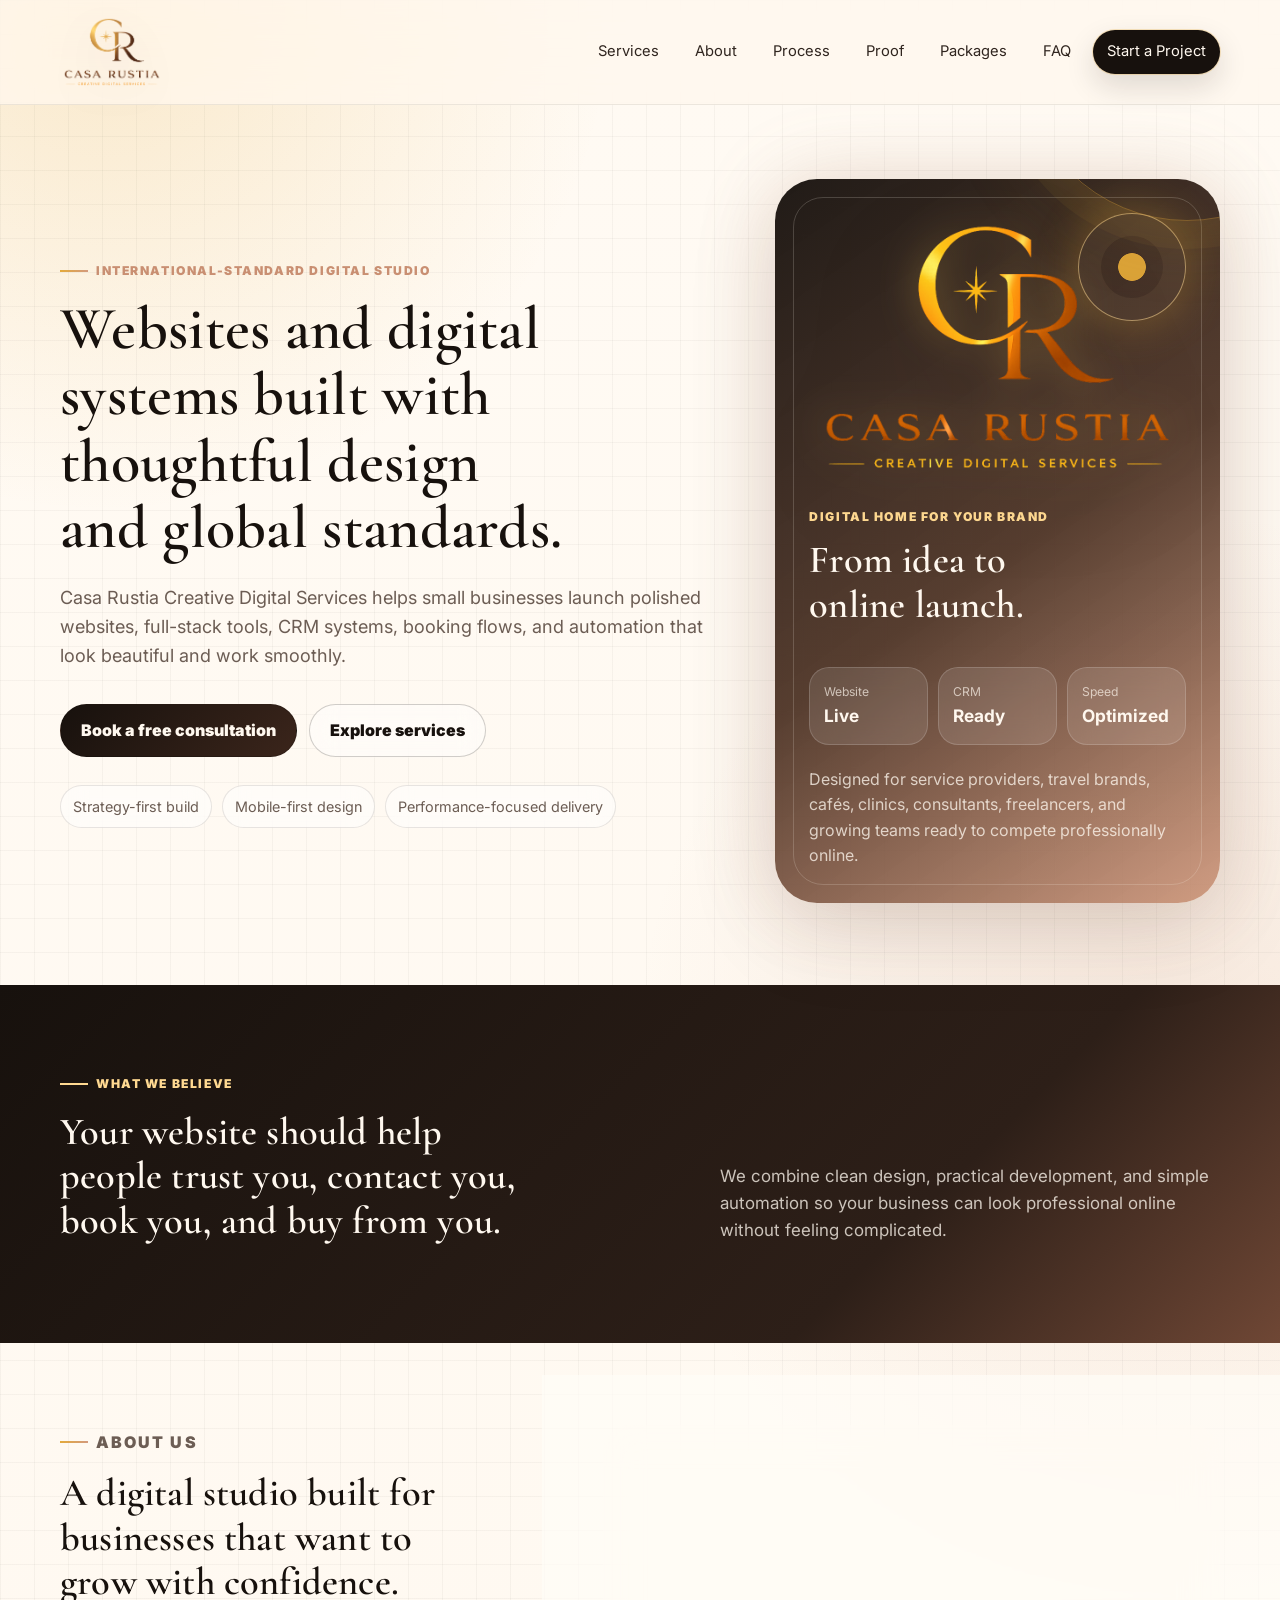
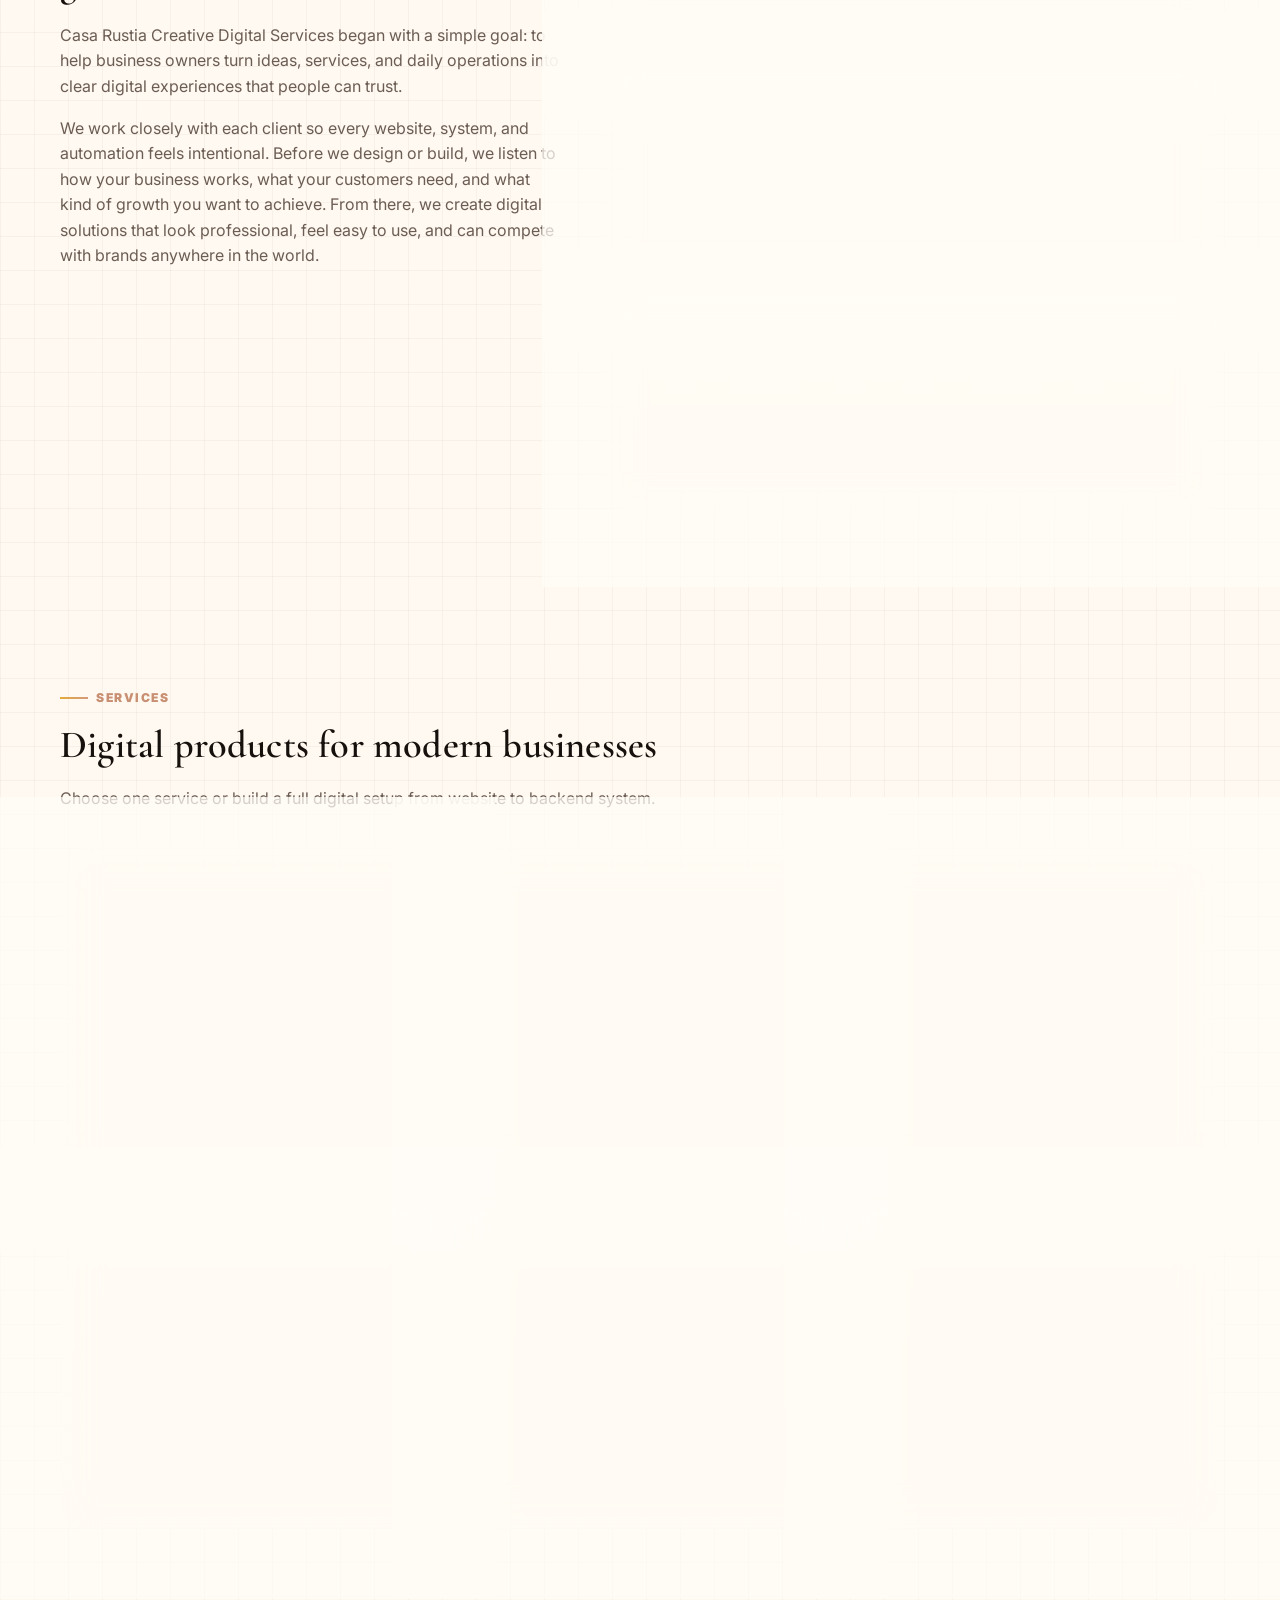
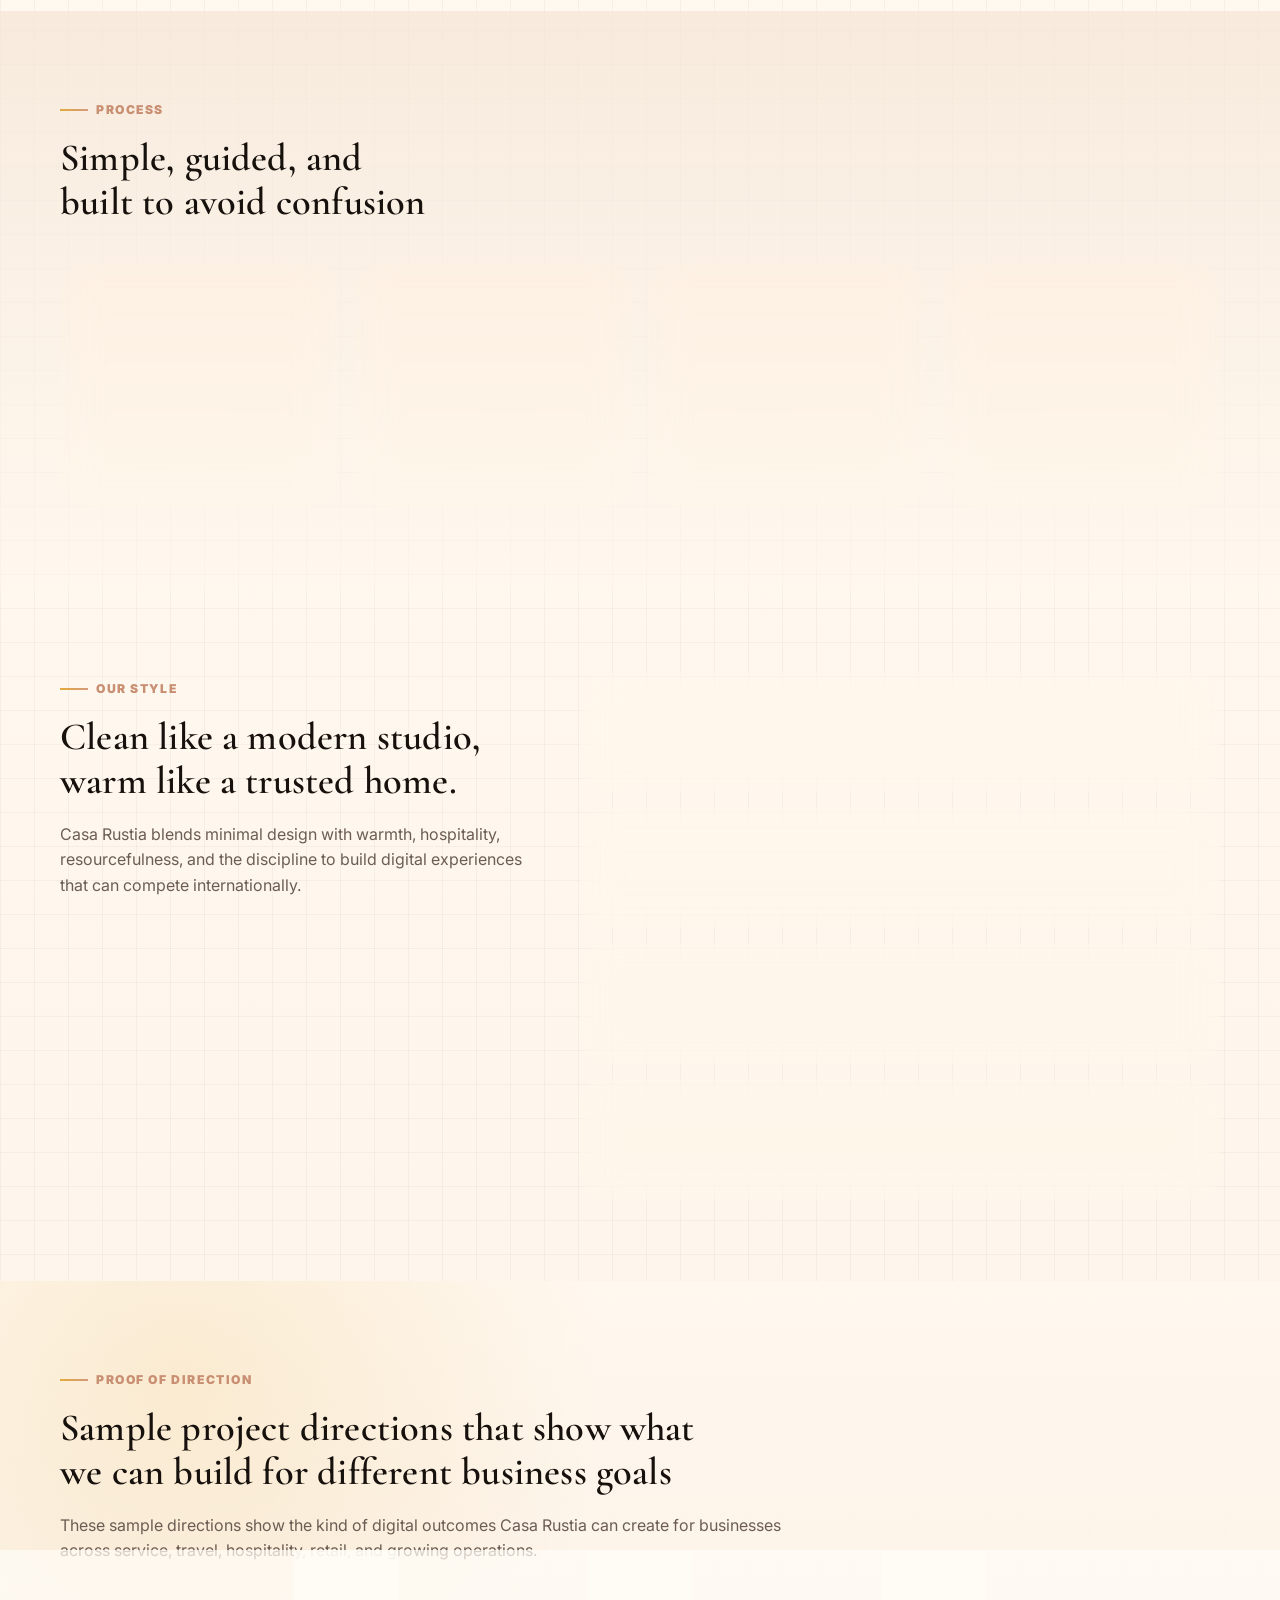
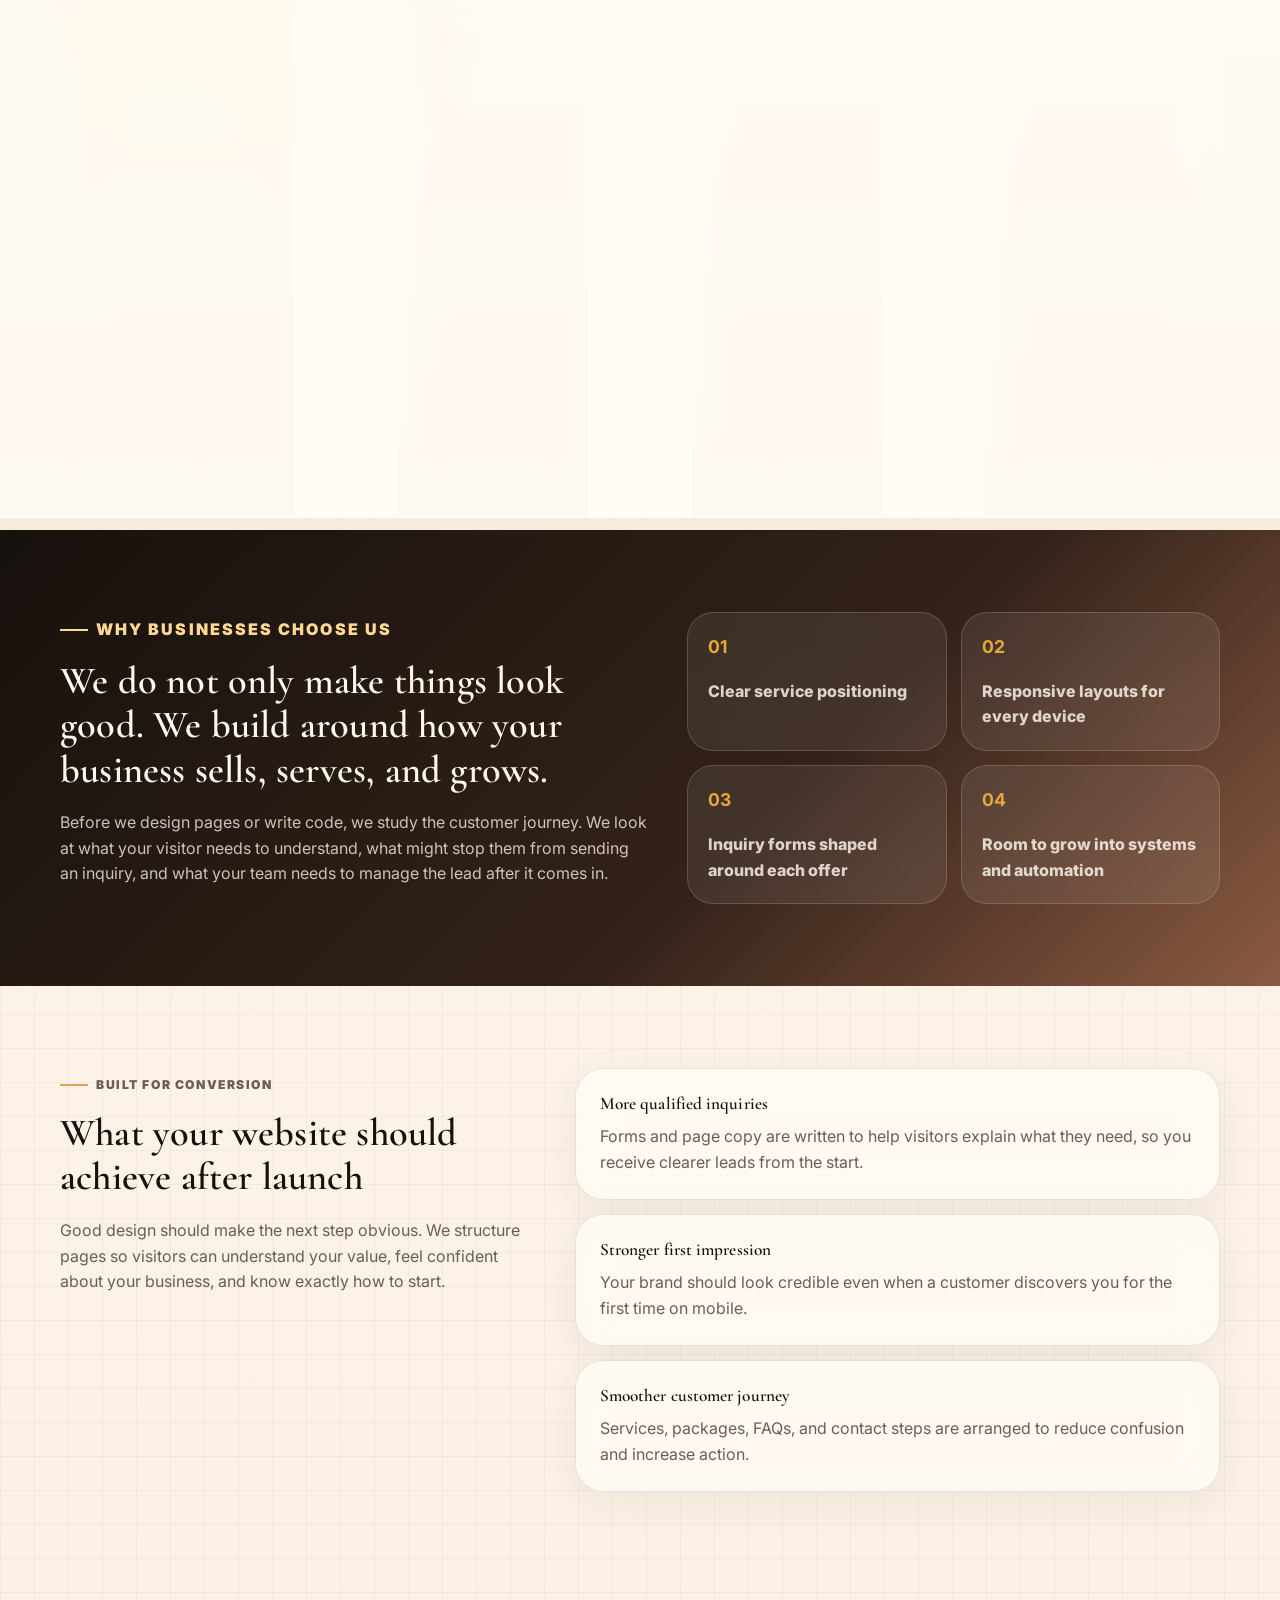
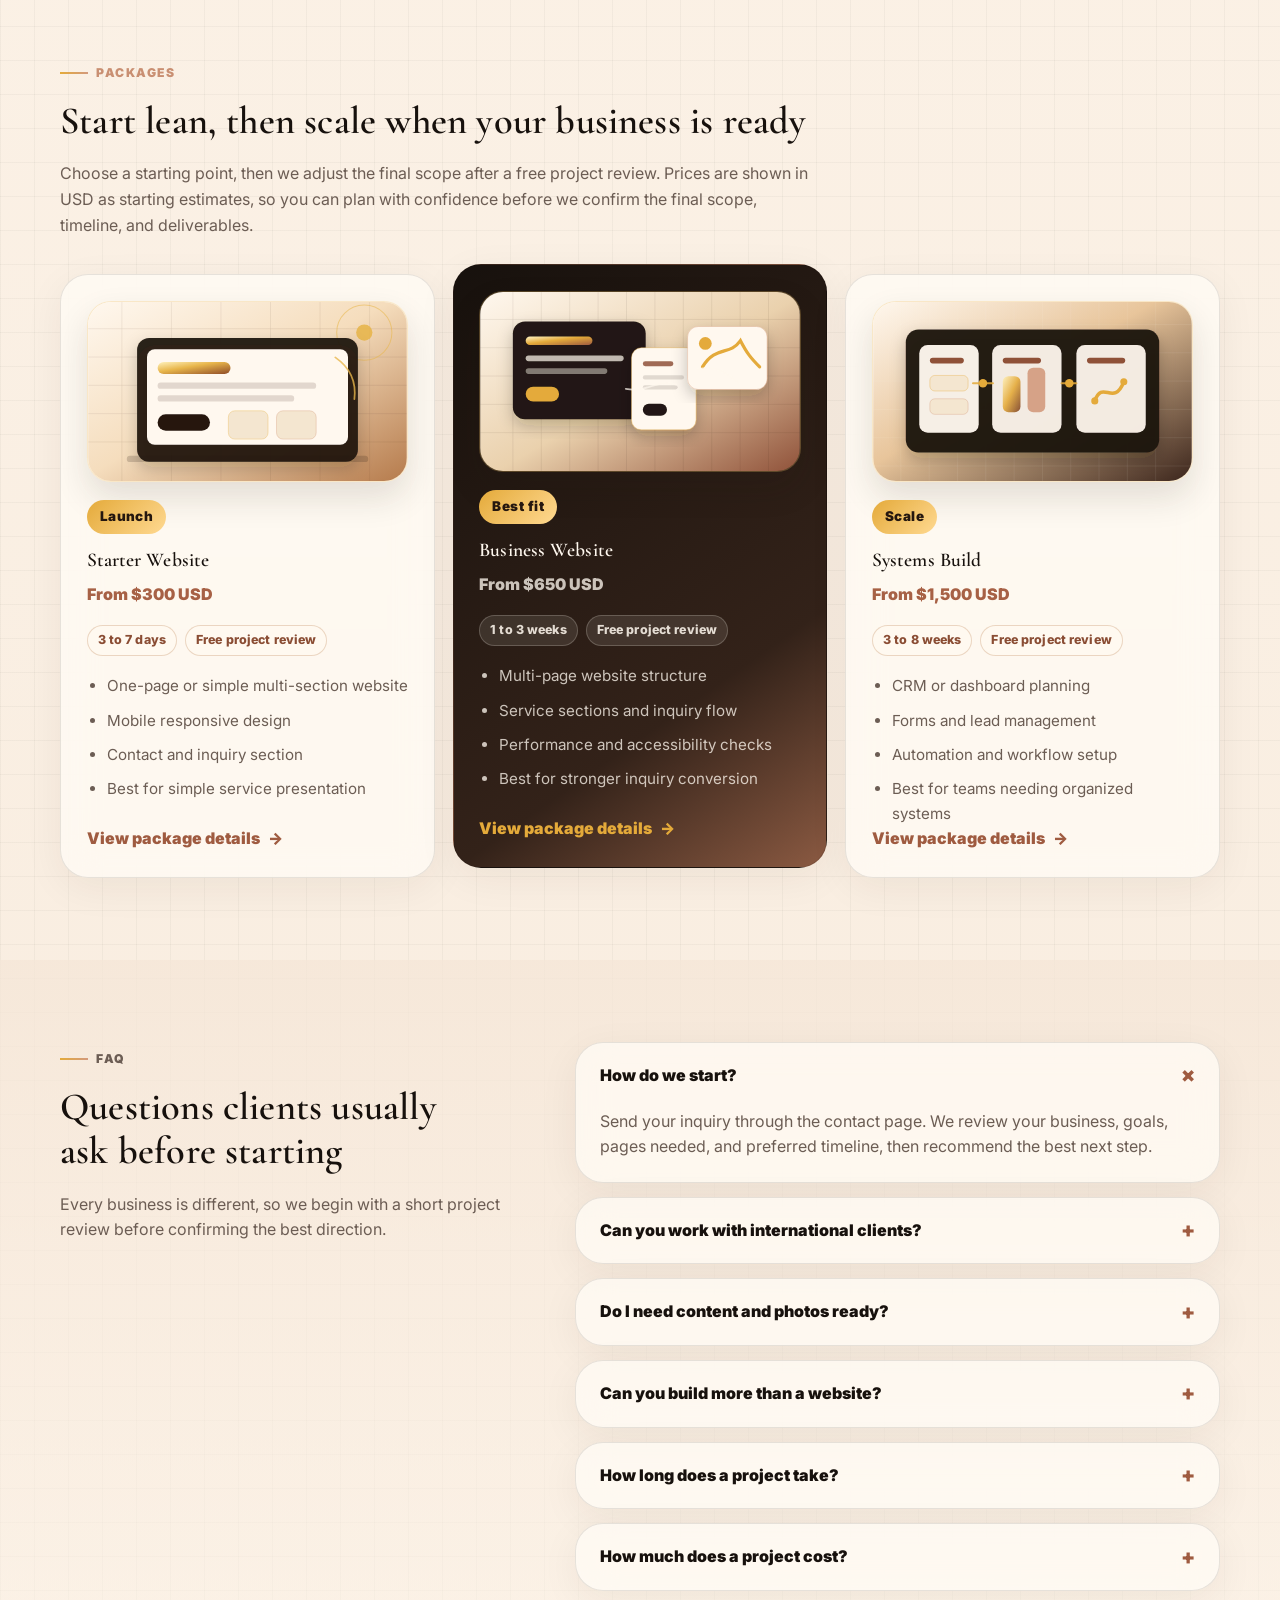
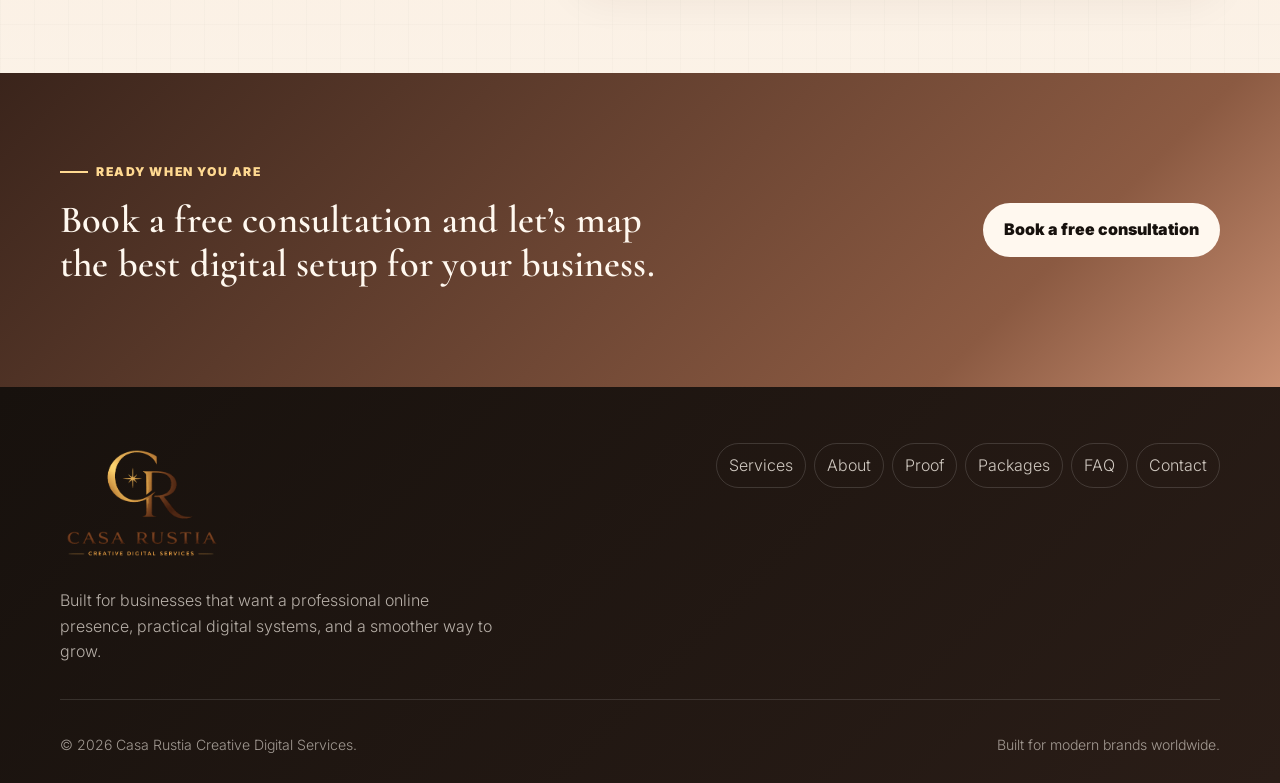
==== commit c9eff0d2: "Update index.html Added Meta Verification" ====
--- a/index.html
+++ b/index.html
@@ -3,6 +3,7 @@
 <html lang="en">
 <head>
 <meta charset="utf-8"/>
+<meta name="google-site-verification" content="Qc20v3kyTma9nnkxzVk-xYl9vi9nyyTDjWuJrttm344" />
 <meta content="width=device-width, initial-scale=1" name="viewport"/>
 <meta content="#111111" name="theme-color"/>
 <meta content="Casa Rustia Creative Digital Services is an internationally focused digital studio offering web design, full-stack development, CRM systems, automation, and brand-ready digital support for growing businesses." name="description"/>
--- a/styles.css
+++ b/styles.css
@@ -1,3 +1,5 @@
+@import url("https://fonts.googleapis.com/css2?family=Cormorant+Garamond:wght@600&family=Inter:wght@300;400;500;700;800;900&display=swap");
+
 :root {
   --ink: #17110d;
   --ink-2: #2a1d17;
@@ -1083,3 +1085,134 @@
   .form-row { grid-template-columns: 1fr; }
   .smart-form { gap: 15px; }
 }
+
+
+/* v16 typography and contact form refinement */
+body {
+  font-family: "Inter", ui-sans-serif, system-ui, -apple-system, BlinkMacSystemFont, "Segoe UI", sans-serif;
+  font-weight: 400;
+}
+
+h1, h2, h3 {
+  font-family: "Cormorant Garamond", Georgia, "Times New Roman", serif;
+  font-weight: 600;
+  letter-spacing: 0.005em;
+}
+
+.nav-menu a {
+  font-family: "Inter", ui-sans-serif, system-ui, -apple-system, BlinkMacSystemFont, "Segoe UI", sans-serif;
+  font-weight: 400;
+}
+
+label,
+.pill-group-field legend {
+  font-family: "Inter", ui-sans-serif, system-ui, -apple-system, BlinkMacSystemFont, "Segoe UI", sans-serif;
+  font-weight: 500;
+}
+
+input,
+textarea,
+select {
+  font-weight: 400;
+}
+
+input::placeholder,
+textarea::placeholder {
+  color: rgba(23, 17, 13, 0.45);
+  font-size: 0.9em;
+  font-weight: 400;
+}
+
+.footer,
+.footer p,
+.footer-links a,
+.copyright {
+  font-weight: 300;
+}
+
+.contact-form {
+  gap: 18px;
+}
+
+.pill-group-field {
+  border: 0;
+  padding: 0;
+  margin: 0;
+  display: grid;
+  gap: 8px;
+}
+
+.pill-group-field legend {
+  padding: 0;
+  color: var(--ink);
+}
+
+.toggle-pill-group {
+  display: flex;
+  flex-wrap: wrap;
+  gap: 10px;
+}
+
+.toggle-pill {
+  display: inline-flex;
+  gap: 0;
+  font-weight: 500;
+  cursor: pointer;
+}
+
+.toggle-pill input {
+  position: absolute;
+  opacity: 0;
+  pointer-events: none;
+}
+
+.toggle-pill span {
+  display: inline-flex;
+  align-items: center;
+  justify-content: center;
+  min-height: 44px;
+  min-width: 96px;
+  border: 1px solid rgba(23, 17, 13, 0.14);
+  border-radius: 999px;
+  padding: 10px 18px;
+  background: rgba(255, 255, 255, 0.72);
+  color: var(--muted);
+  transition: background 160ms ease, color 160ms ease, border-color 160ms ease, box-shadow 160ms ease, transform 160ms ease;
+}
+
+.toggle-pill:hover span {
+  transform: translateY(-1px);
+  border-color: rgba(228, 170, 58, 0.56);
+  box-shadow: 0 10px 22px rgba(72, 42, 27, 0.09);
+}
+
+.toggle-pill input:checked + span {
+  background: linear-gradient(135deg, var(--ink), #3b251b);
+  color: var(--paper);
+  border-color: rgba(228, 170, 58, 0.45);
+  box-shadow: 0 10px 28px rgba(23, 17, 13, 0.14);
+}
+
+.toggle-pill input:focus-visible + span {
+  outline: 3px solid rgba(228, 170, 58, 0.32);
+  outline-offset: 3px;
+}
+
+@media (max-width: 620px) {
+  input::placeholder,
+  textarea::placeholder {
+    font-size: 0.86em;
+  }
+
+  .toggle-pill-group {
+    display: grid;
+    grid-template-columns: repeat(3, minmax(0, 1fr));
+    gap: 8px;
+  }
+
+  .toggle-pill span {
+    min-width: 0;
+    width: 100%;
+    padding: 10px 12px;
+  }
+}
--- a/styles.css
+++ b/styles.css
@@ -1,3 +1,5 @@
+@import url("https://fonts.googleapis.com/css2?family=Cormorant+Garamond:wght@600&family=Inter:wght@300;400;500;700;800;900&display=swap");
+
 :root {
   --ink: #17110d;
   --ink-2: #2a1d17;
@@ -1083,3 +1085,134 @@
   .form-row { grid-template-columns: 1fr; }
   .smart-form { gap: 15px; }
 }
+
+
+/* v16 typography and contact form refinement */
+body {
+  font-family: "Inter", ui-sans-serif, system-ui, -apple-system, BlinkMacSystemFont, "Segoe UI", sans-serif;
+  font-weight: 400;
+}
+
+h1, h2, h3 {
+  font-family: "Cormorant Garamond", Georgia, "Times New Roman", serif;
+  font-weight: 600;
+  letter-spacing: 0.005em;
+}
+
+.nav-menu a {
+  font-family: "Inter", ui-sans-serif, system-ui, -apple-system, BlinkMacSystemFont, "Segoe UI", sans-serif;
+  font-weight: 400;
+}
+
+label,
+.pill-group-field legend {
+  font-family: "Inter", ui-sans-serif, system-ui, -apple-system, BlinkMacSystemFont, "Segoe UI", sans-serif;
+  font-weight: 500;
+}
+
+input,
+textarea,
+select {
+  font-weight: 400;
+}
+
+input::placeholder,
+textarea::placeholder {
+  color: rgba(23, 17, 13, 0.45);
+  font-size: 0.9em;
+  font-weight: 400;
+}
+
+.footer,
+.footer p,
+.footer-links a,
+.copyright {
+  font-weight: 300;
+}
+
+.contact-form {
+  gap: 18px;
+}
+
+.pill-group-field {
+  border: 0;
+  padding: 0;
+  margin: 0;
+  display: grid;
+  gap: 8px;
+}
+
+.pill-group-field legend {
+  padding: 0;
+  color: var(--ink);
+}
+
+.toggle-pill-group {
+  display: flex;
+  flex-wrap: wrap;
+  gap: 10px;
+}
+
+.toggle-pill {
+  display: inline-flex;
+  gap: 0;
+  font-weight: 500;
+  cursor: pointer;
+}
+
+.toggle-pill input {
+  position: absolute;
+  opacity: 0;
+  pointer-events: none;
+}
+
+.toggle-pill span {
+  display: inline-flex;
+  align-items: center;
+  justify-content: center;
+  min-height: 44px;
+  min-width: 96px;
+  border: 1px solid rgba(23, 17, 13, 0.14);
+  border-radius: 999px;
+  padding: 10px 18px;
+  background: rgba(255, 255, 255, 0.72);
+  color: var(--muted);
+  transition: background 160ms ease, color 160ms ease, border-color 160ms ease, box-shadow 160ms ease, transform 160ms ease;
+}
+
+.toggle-pill:hover span {
+  transform: translateY(-1px);
+  border-color: rgba(228, 170, 58, 0.56);
+  box-shadow: 0 10px 22px rgba(72, 42, 27, 0.09);
+}
+
+.toggle-pill input:checked + span {
+  background: linear-gradient(135deg, var(--ink), #3b251b);
+  color: var(--paper);
+  border-color: rgba(228, 170, 58, 0.45);
+  box-shadow: 0 10px 28px rgba(23, 17, 13, 0.14);
+}
+
+.toggle-pill input:focus-visible + span {
+  outline: 3px solid rgba(228, 170, 58, 0.32);
+  outline-offset: 3px;
+}
+
+@media (max-width: 620px) {
+  input::placeholder,
+  textarea::placeholder {
+    font-size: 0.86em;
+  }
+
+  .toggle-pill-group {
+    display: grid;
+    grid-template-columns: repeat(3, minmax(0, 1fr));
+    gap: 8px;
+  }
+
+  .toggle-pill span {
+    min-width: 0;
+    width: 100%;
+    padding: 10px 12px;
+  }
+}
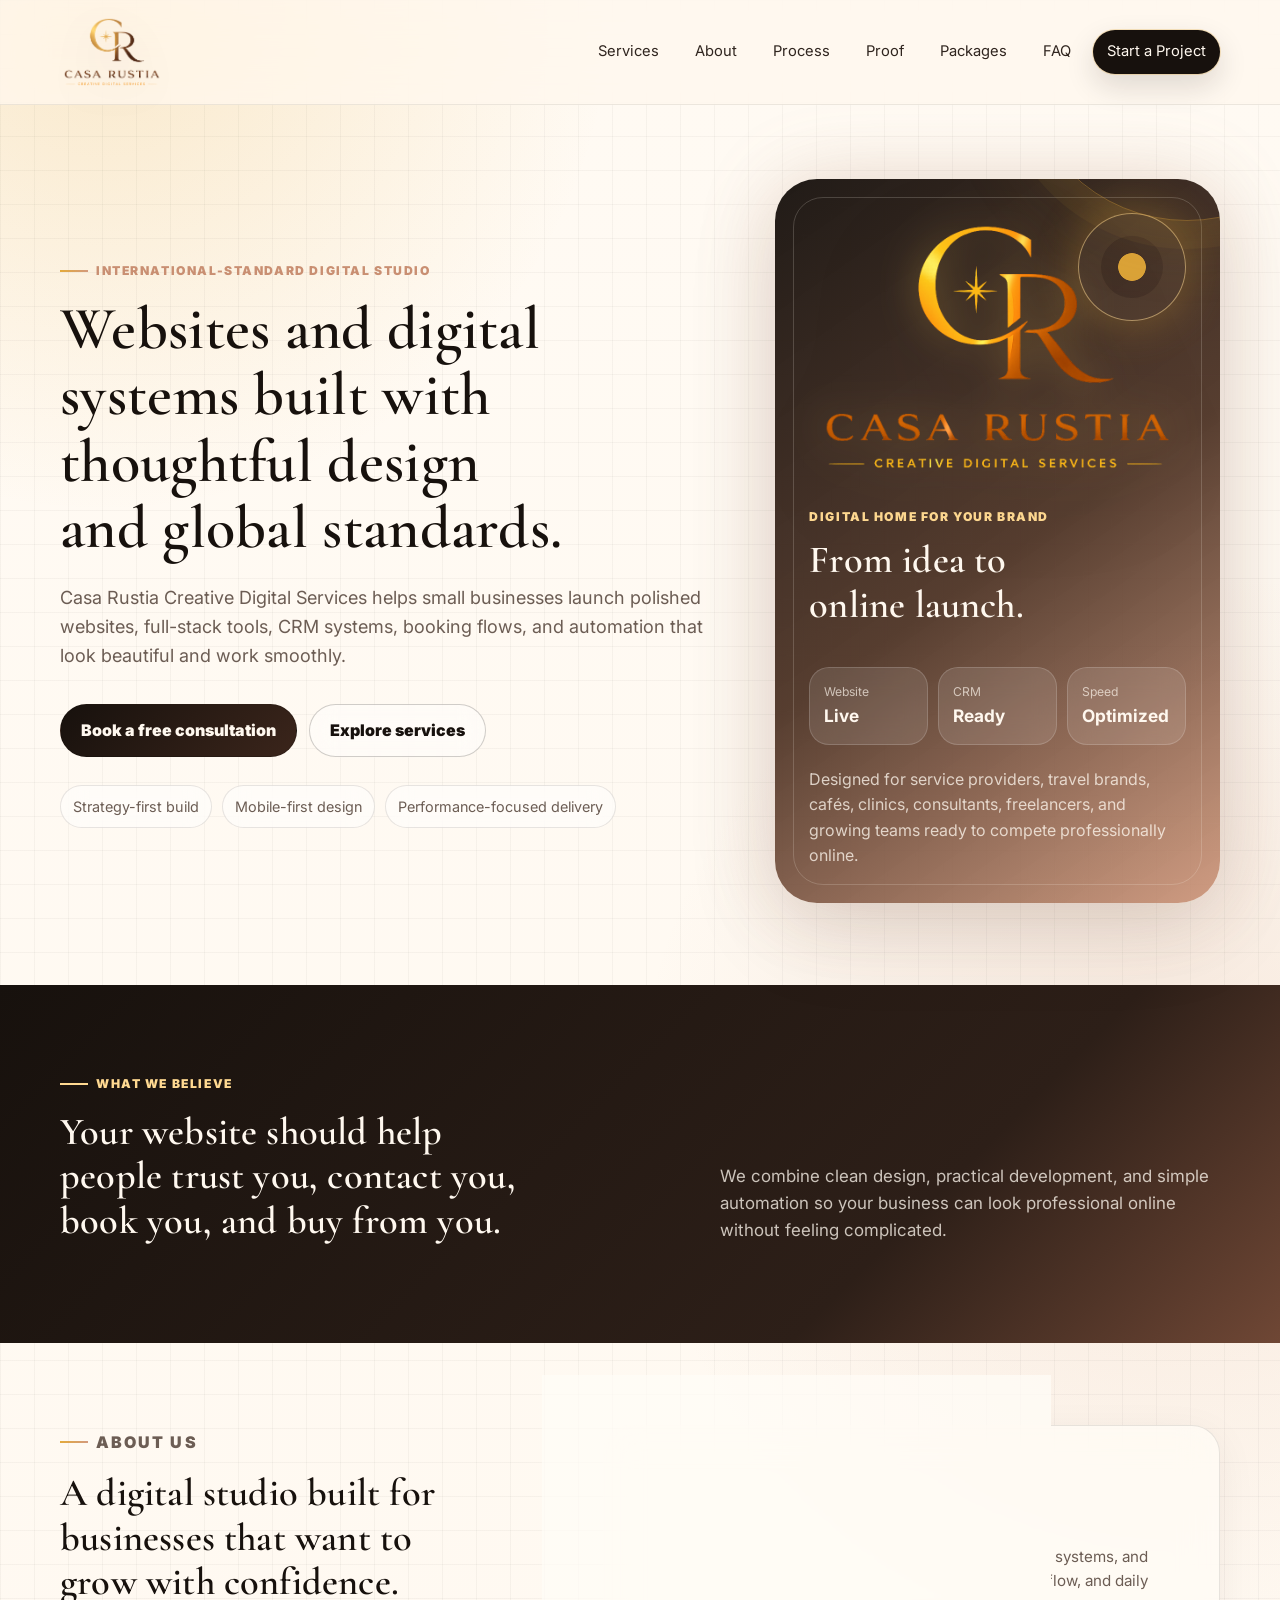
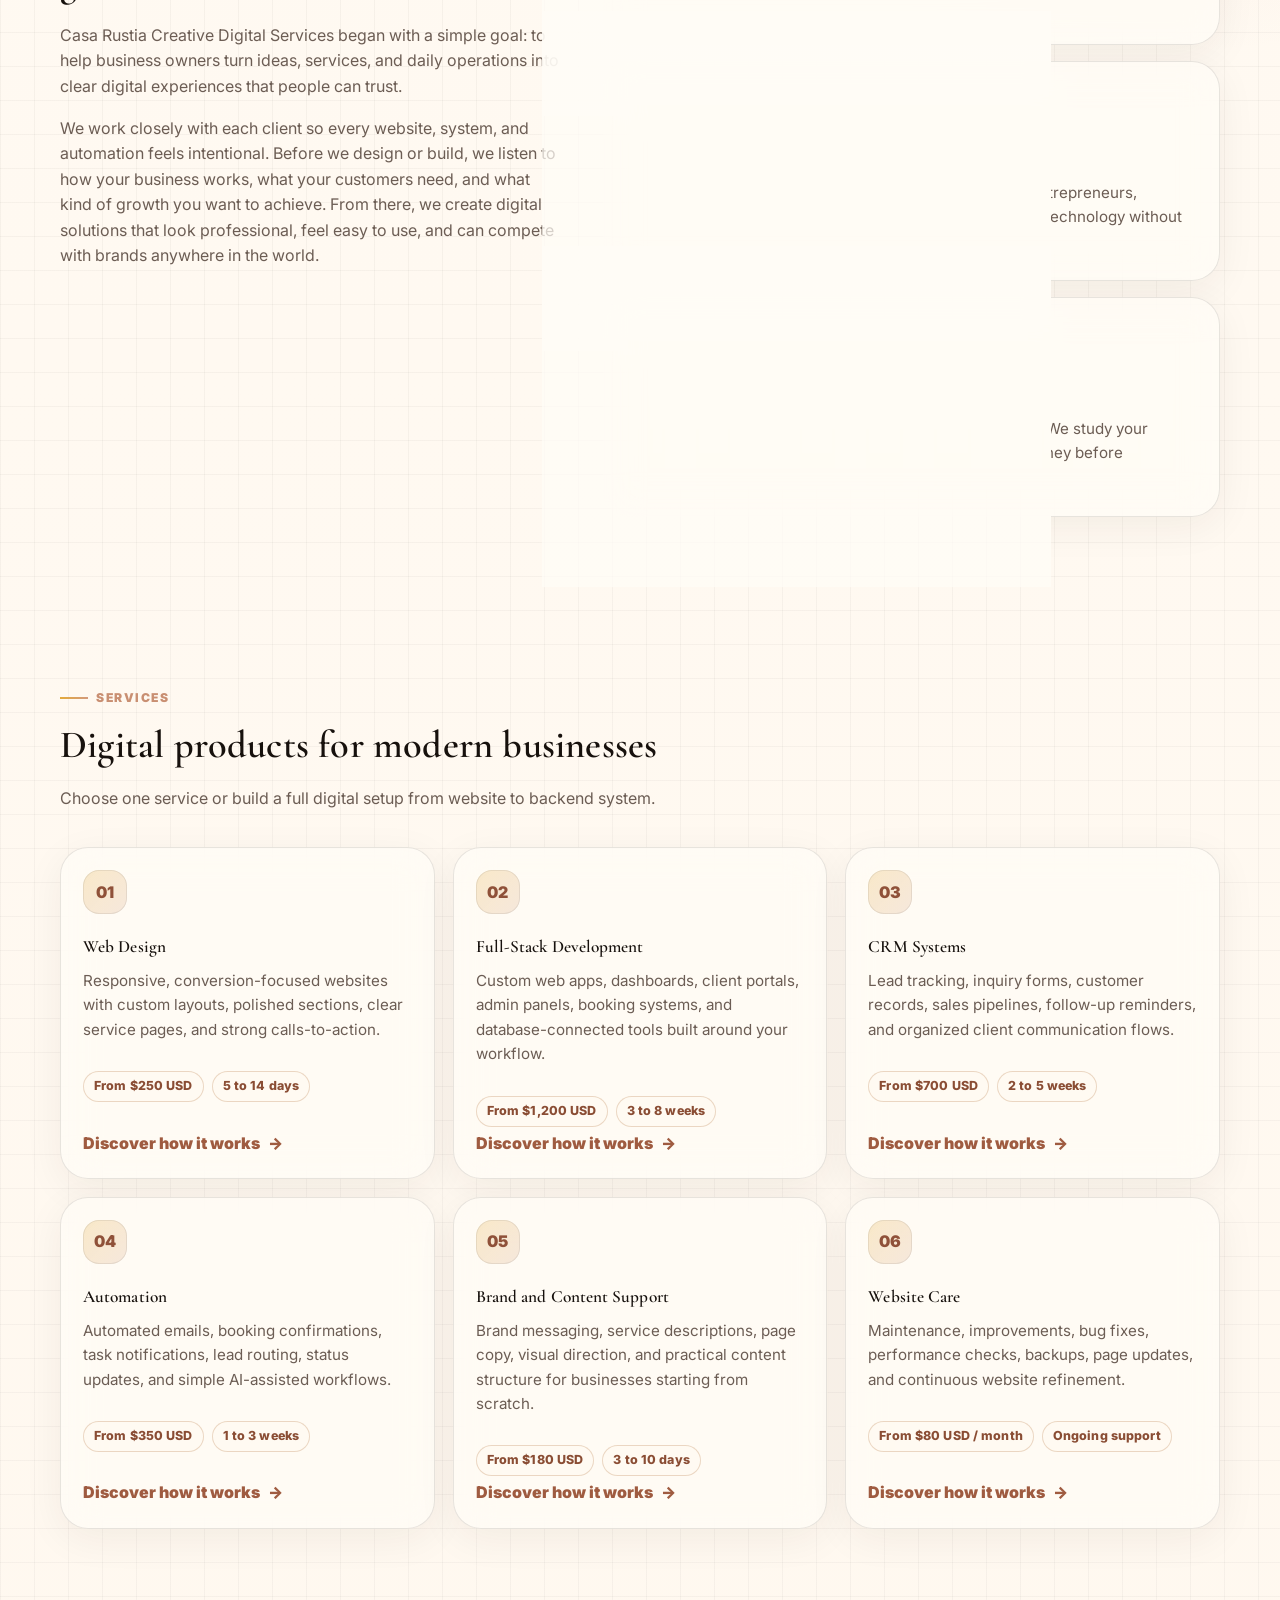
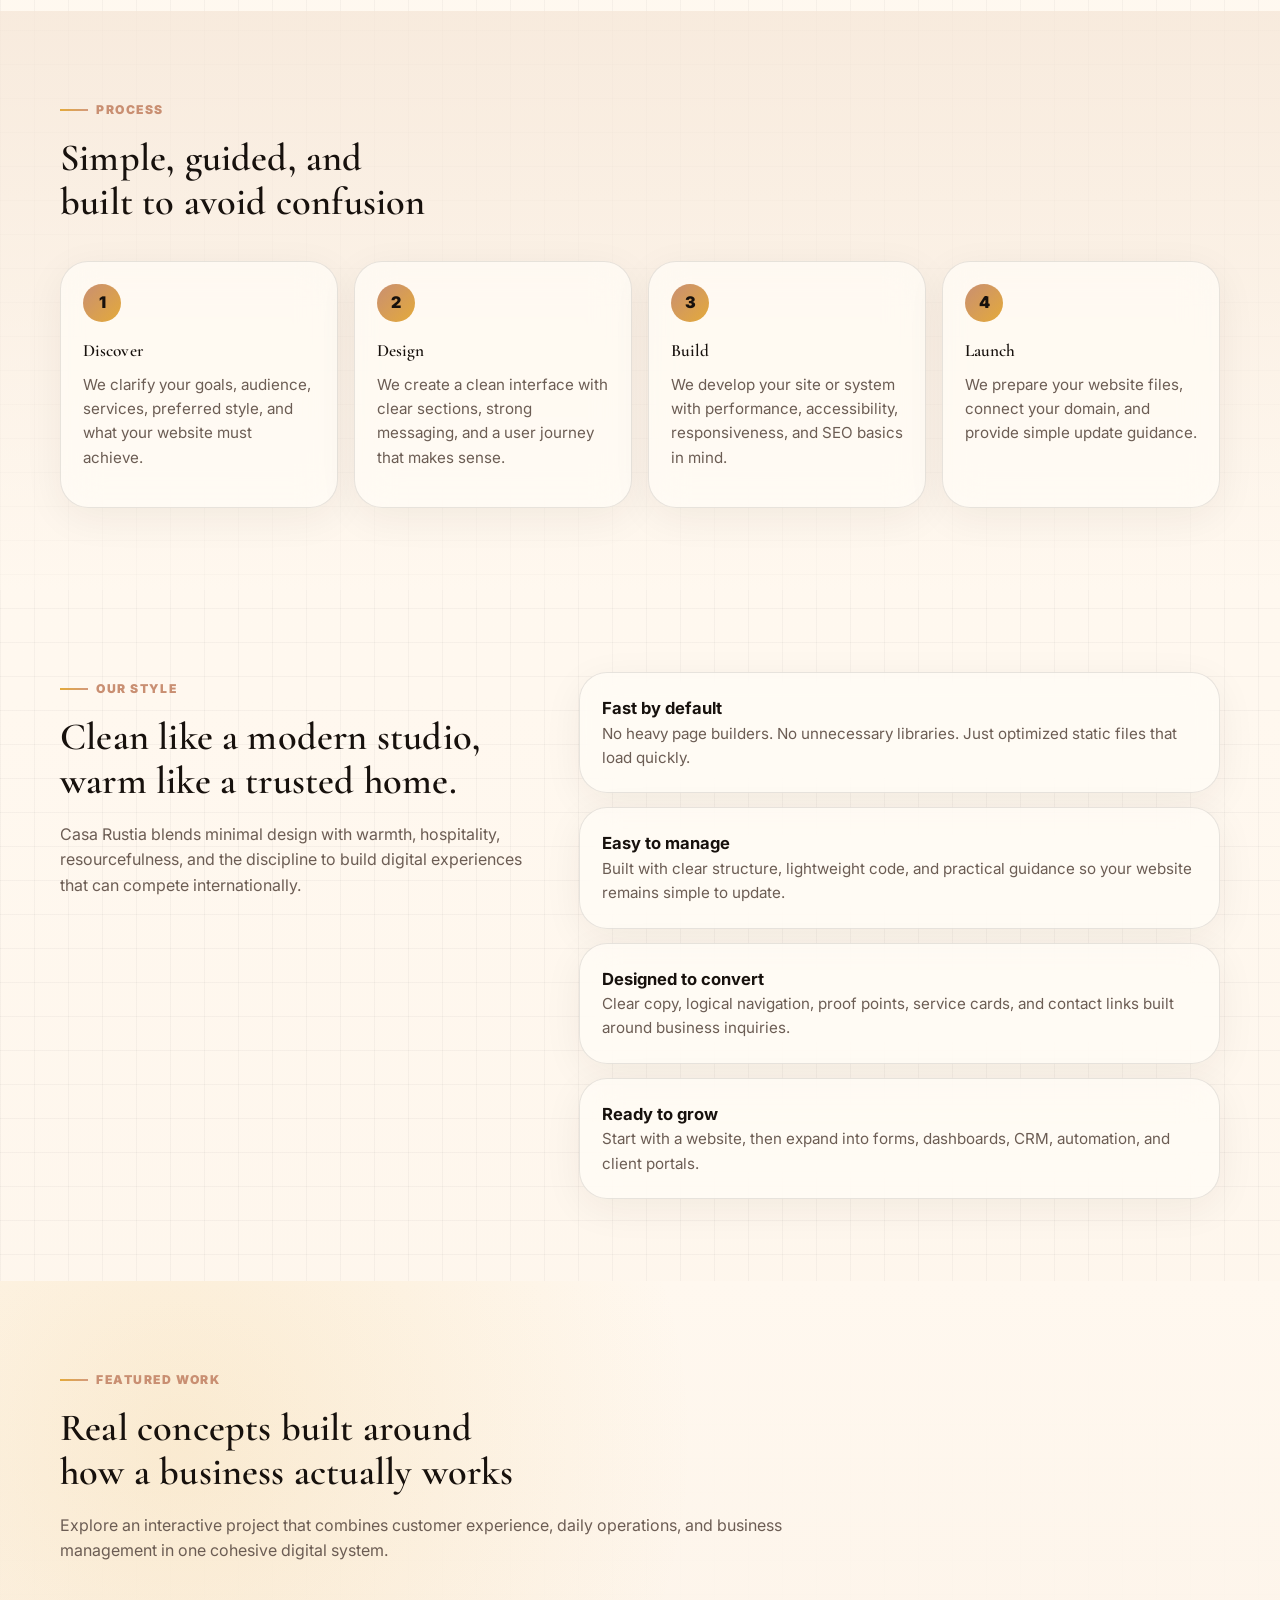
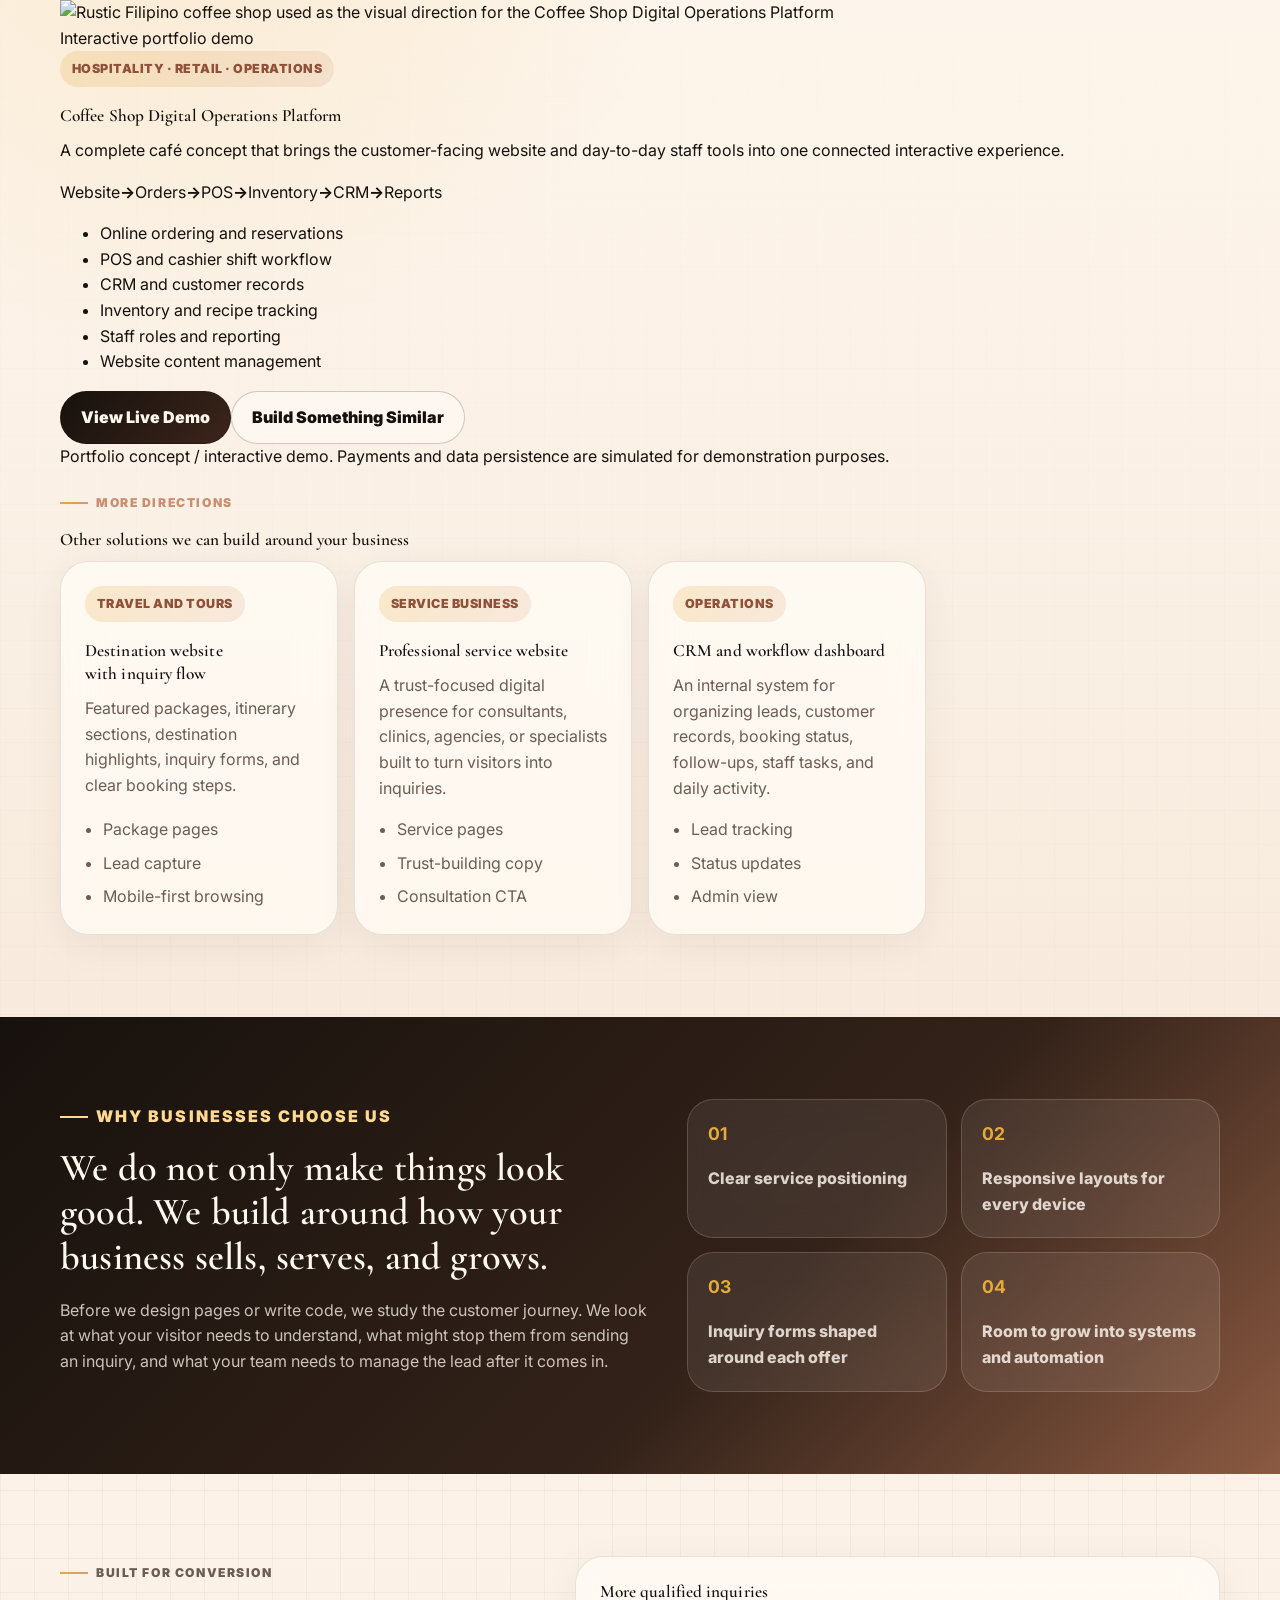
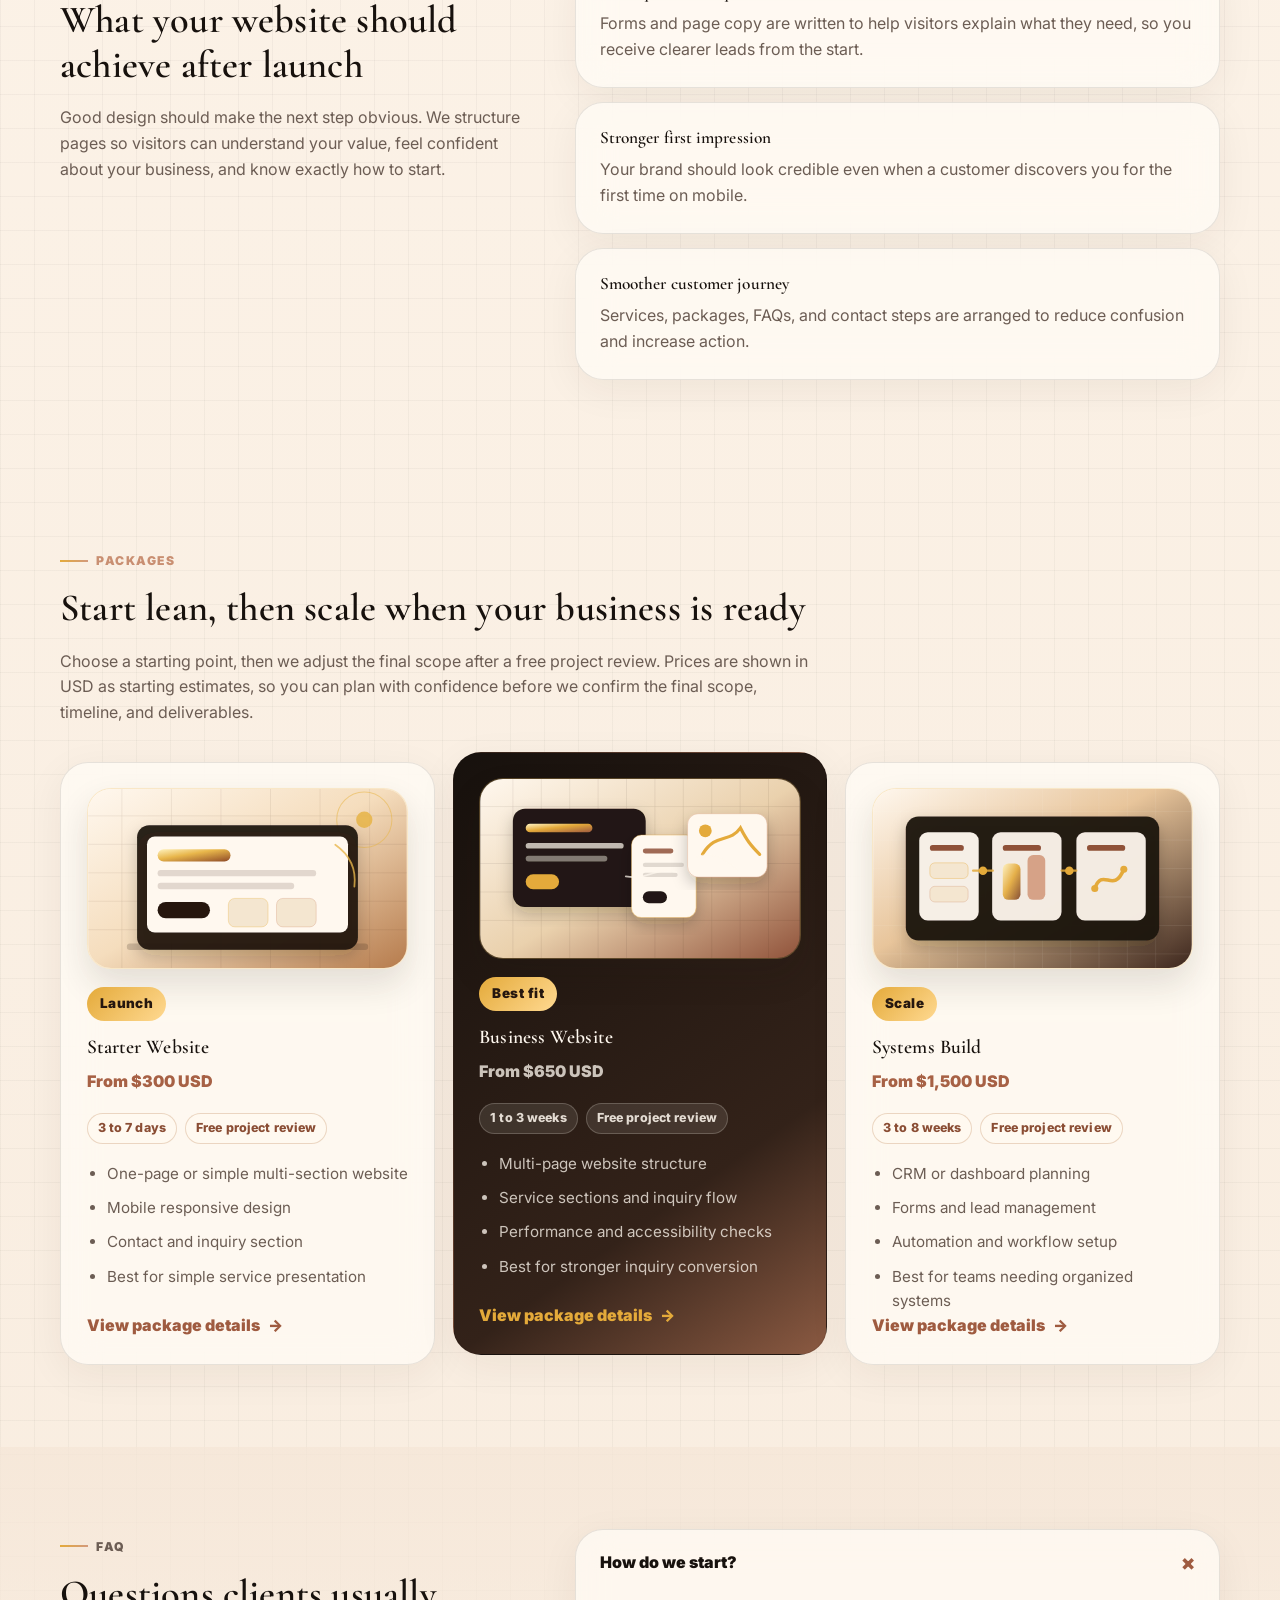
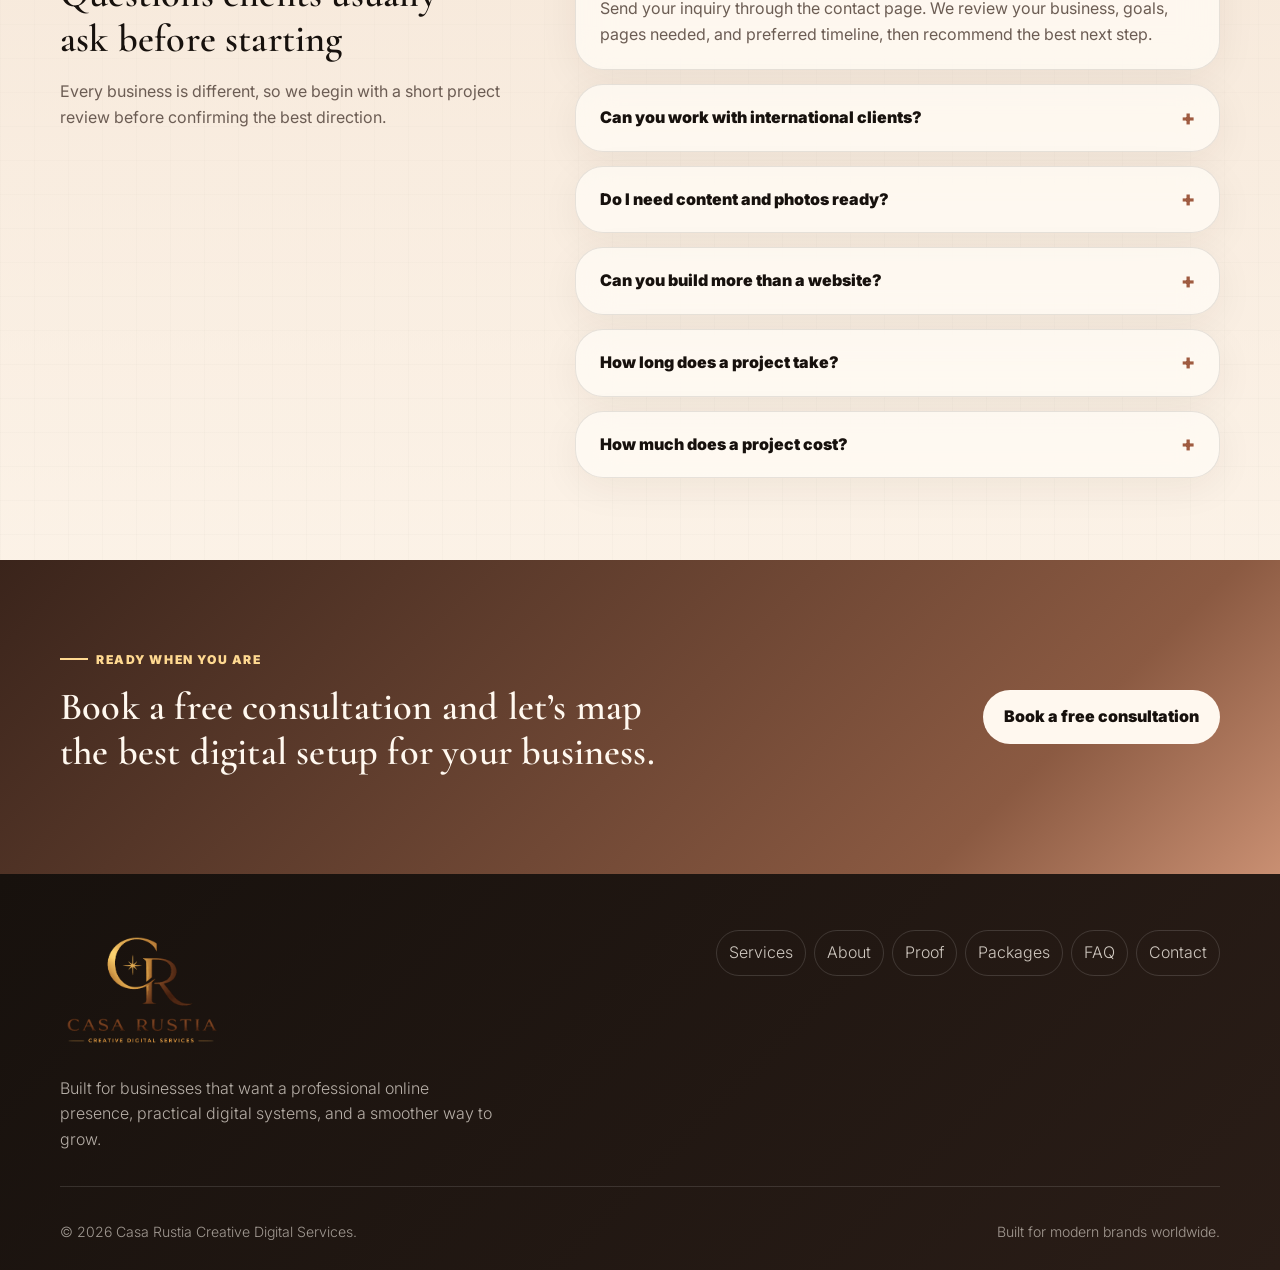
==== commit 635028a3: "Add files via upload" ====
--- a/index.html
+++ b/index.html
@@ -159,35 +159,30 @@
 <section aria-labelledby="proof-title" class="section proof" id="proof">
 <div class="container">
 <div class="section-heading">
-<p class="eyebrow">Proof of direction</p>
-<h2 id="proof-title">Sample project directions that show what we can build for different business goals</h2>
-<p>These sample directions show the kind of digital outcomes Casa Rustia can create for businesses across service, travel, hospitality, retail, and growing operations.</p>
-</div>
-<div class="portfolio-grid">
-<article class="portfolio-card">
-<span class="portfolio-tag">Travel and tours</span>
-<h3>Destination website with inquiry flow</h3>
-<p>A polished travel brand website with featured packages, itinerary sections, destination highlights, inquiry forms, and clear booking steps for international and local customers.</p>
-<ul><li>Package pages</li><li>Lead capture form</li><li>Mobile-first browsing</li></ul>
+<p class="eyebrow">Featured work</p>
+<h2 id="proof-title">Real concepts built around how a business actually works</h2>
+<p>Explore an interactive project that combines customer experience, daily operations, and business management in one cohesive digital system.</p>
+</div>
+<article class="featured-project">
+<div class="featured-project-visual">
+<img src="assets/coffee-platform-preview.webp" alt="Rustic Filipino coffee shop used as the visual direction for the Coffee Shop Digital Operations Platform" loading="lazy" decoding="async"/>
+<div class="featured-project-badge">Interactive portfolio demo</div>
+</div>
+<div class="featured-project-content">
+<span class="portfolio-tag">Hospitality · Retail · Operations</span>
+<h3>Coffee Shop Digital Operations Platform</h3>
+<p class="featured-project-lead">A complete café concept that brings the customer-facing website and day-to-day staff tools into one connected interactive experience.</p>
+<div class="project-flow" aria-label="Project workflow"><span>Website</span><b>→</b><span>Orders</span><b>→</b><span>POS</span><b>→</b><span>Inventory</span><b>→</b><span>CRM</span><b>→</b><span>Reports</span></div>
+<ul class="featured-project-features"><li>Online ordering and reservations</li><li>POS and cashier shift workflow</li><li>CRM and customer records</li><li>Inventory and recipe tracking</li><li>Staff roles and reporting</li><li>Website content management</li></ul>
+<div class="featured-project-actions"><a class="button button-primary" href="https://coffee.casarustiadigital.com/" target="_blank" rel="noopener noreferrer">View Live Demo</a><a class="button button-secondary" href="contact.html">Build Something Similar</a></div>
+<p class="project-disclaimer">Portfolio concept / interactive demo. Payments and data persistence are simulated for demonstration purposes.</p>
+</div>
 </article>
-<article class="portfolio-card">
-<span class="portfolio-tag">Service business</span>
-<h3>Professional service website</h3>
-<p>A trust-focused website for consultants, clinics, agencies, or specialists with service explanations, credibility sections, FAQs, and a consultation request form.</p>
-<ul><li>Service pages</li><li>Trust-building copy</li><li>Consultation CTA</li></ul>
-</article>
-<article class="portfolio-card">
-<span class="portfolio-tag">Operations</span>
-<h3>CRM and workflow dashboard</h3>
-<p>A simple internal system for tracking leads, customer records, booking status, follow-ups, staff tasks, and daily business activity in one organized place.</p>
-<ul><li>Lead tracking</li><li>Status updates</li><li>Admin view</li></ul>
-</article>
-<article class="portfolio-card">
-<span class="portfolio-tag">Hospitality and retail</span>
-<h3>Booking or order-ready digital setup</h3>
-<p>A conversion-ready setup for cafés, salons, accommodations, product sellers, or local brands that need clear offers, contact options, and simple customer flow.</p>
-<ul><li>Offer sections</li><li>Inquiry routing</li><li>Conversion-focused layout</li></ul>
-</article>
+<div class="portfolio-subheading"><p class="eyebrow">More directions</p><h3>Other solutions we can build around your business</h3></div>
+<div class="portfolio-grid portfolio-grid-secondary">
+<article class="portfolio-card"><span class="portfolio-tag">Travel and tours</span><h3>Destination website with inquiry flow</h3><p>Featured packages, itinerary sections, destination highlights, inquiry forms, and clear booking steps.</p><ul><li>Package pages</li><li>Lead capture</li><li>Mobile-first browsing</li></ul></article>
+<article class="portfolio-card"><span class="portfolio-tag">Service business</span><h3>Professional service website</h3><p>A trust-focused digital presence for consultants, clinics, agencies, or specialists built to turn visitors into inquiries.</p><ul><li>Service pages</li><li>Trust-building copy</li><li>Consultation CTA</li></ul></article>
+<article class="portfolio-card"><span class="portfolio-tag">Operations</span><h3>CRM and workflow dashboard</h3><p>An internal system for organizing leads, customer records, booking status, follow-ups, staff tasks, and daily activity.</p><ul><li>Lead tracking</li><li>Status updates</li><li>Admin view</li></ul></article>
 </div>
 </div>
 </section>
